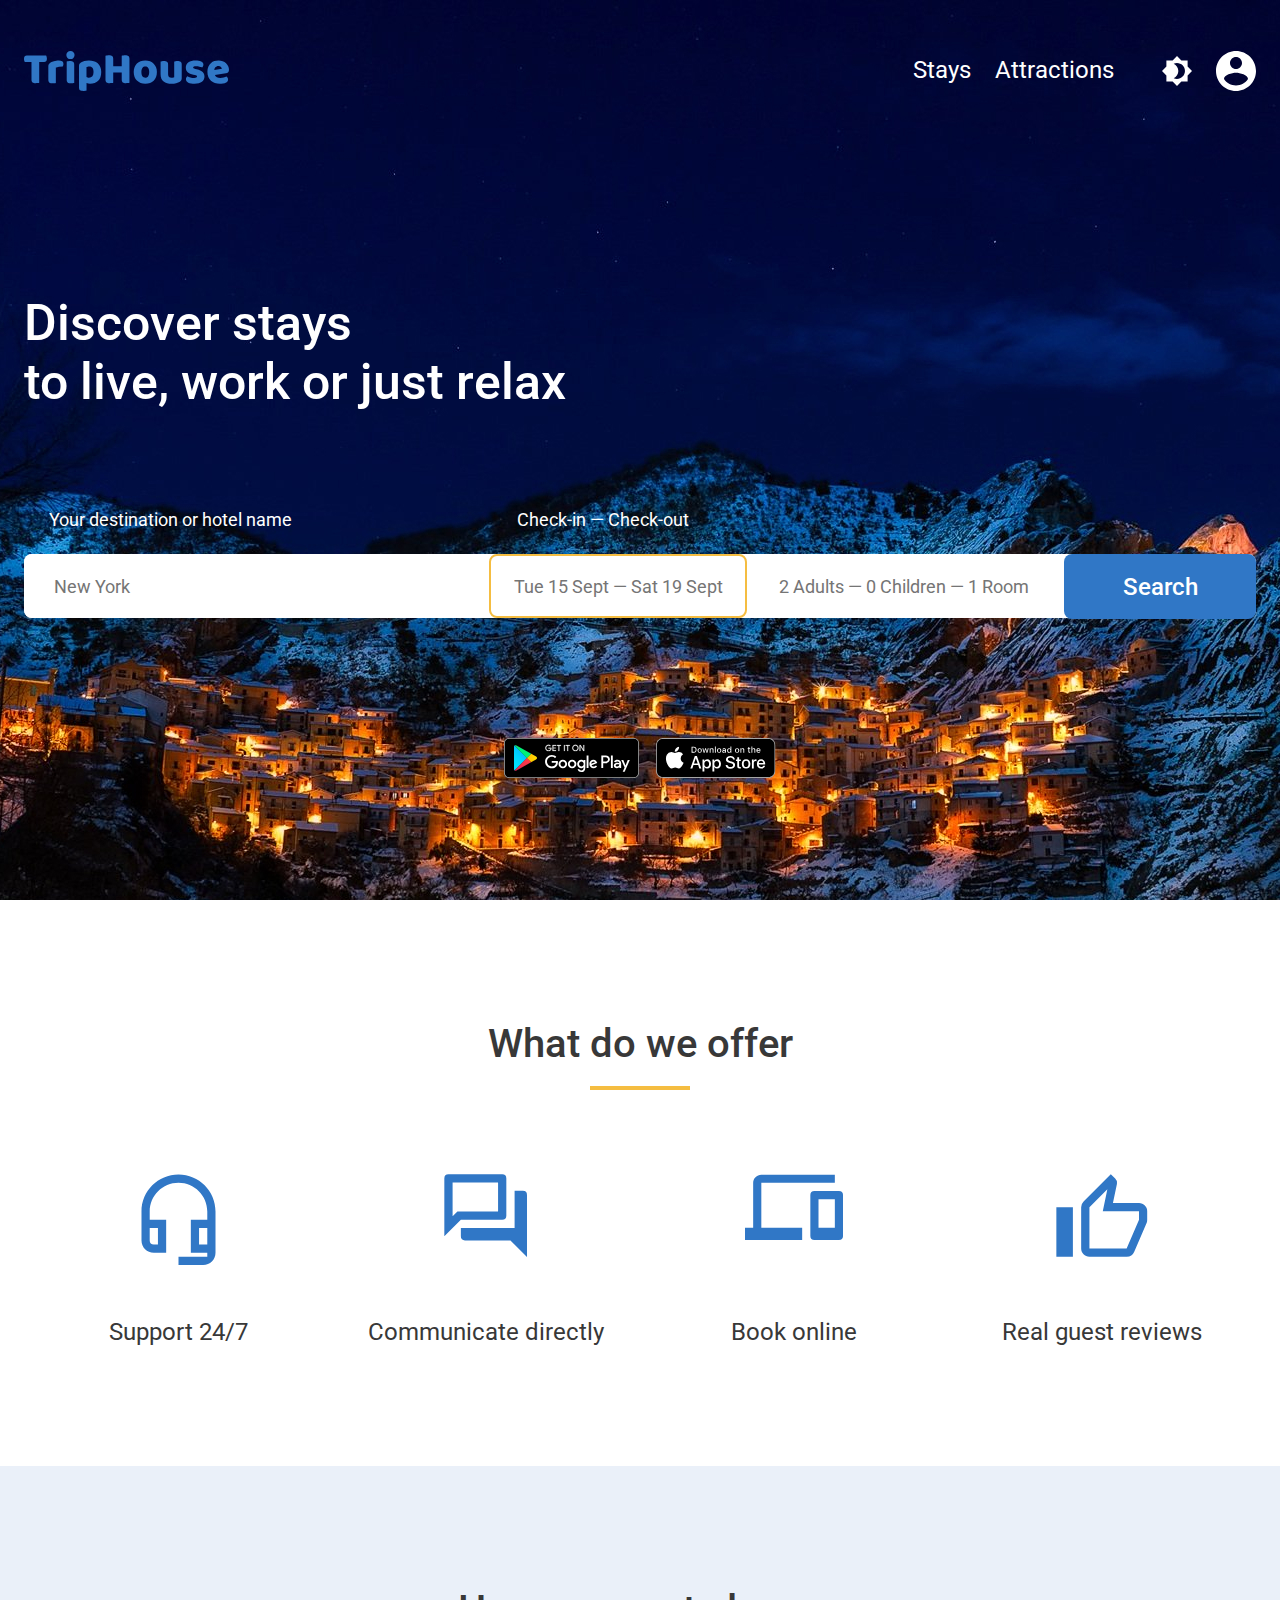
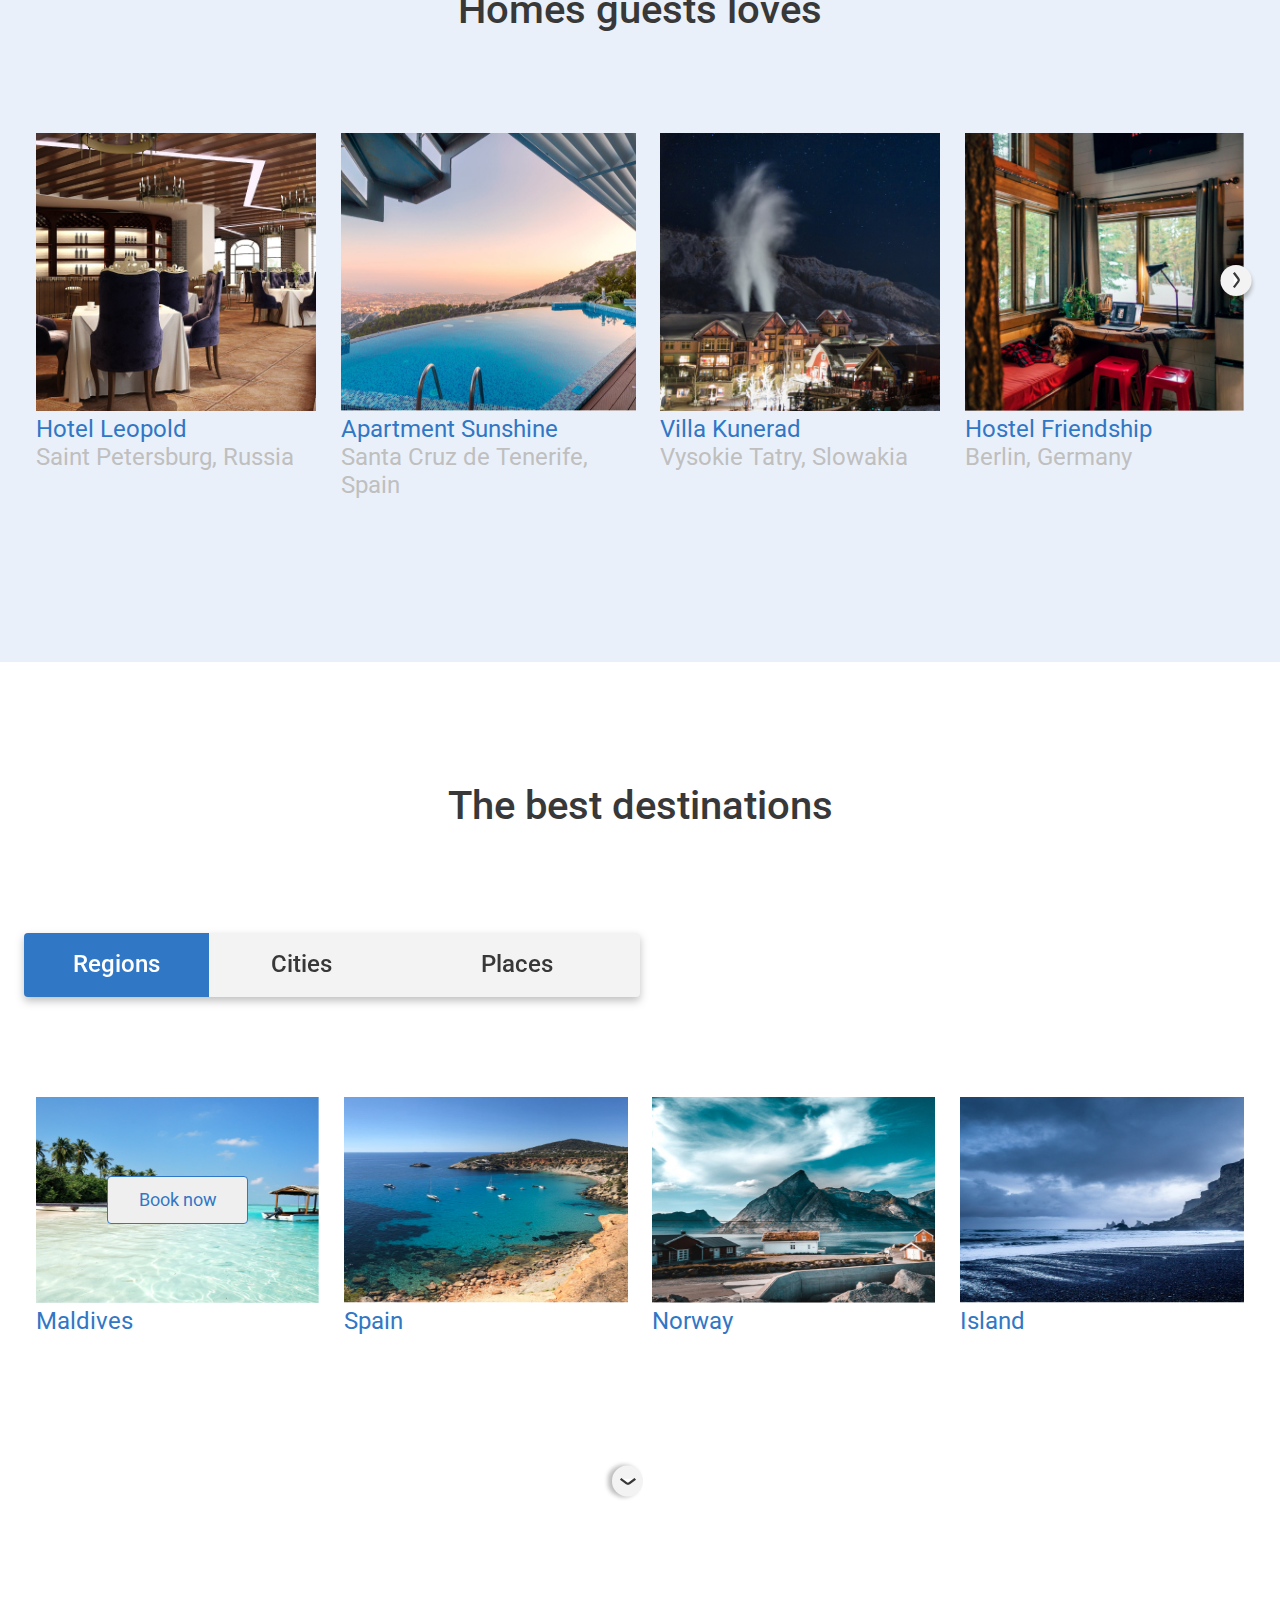
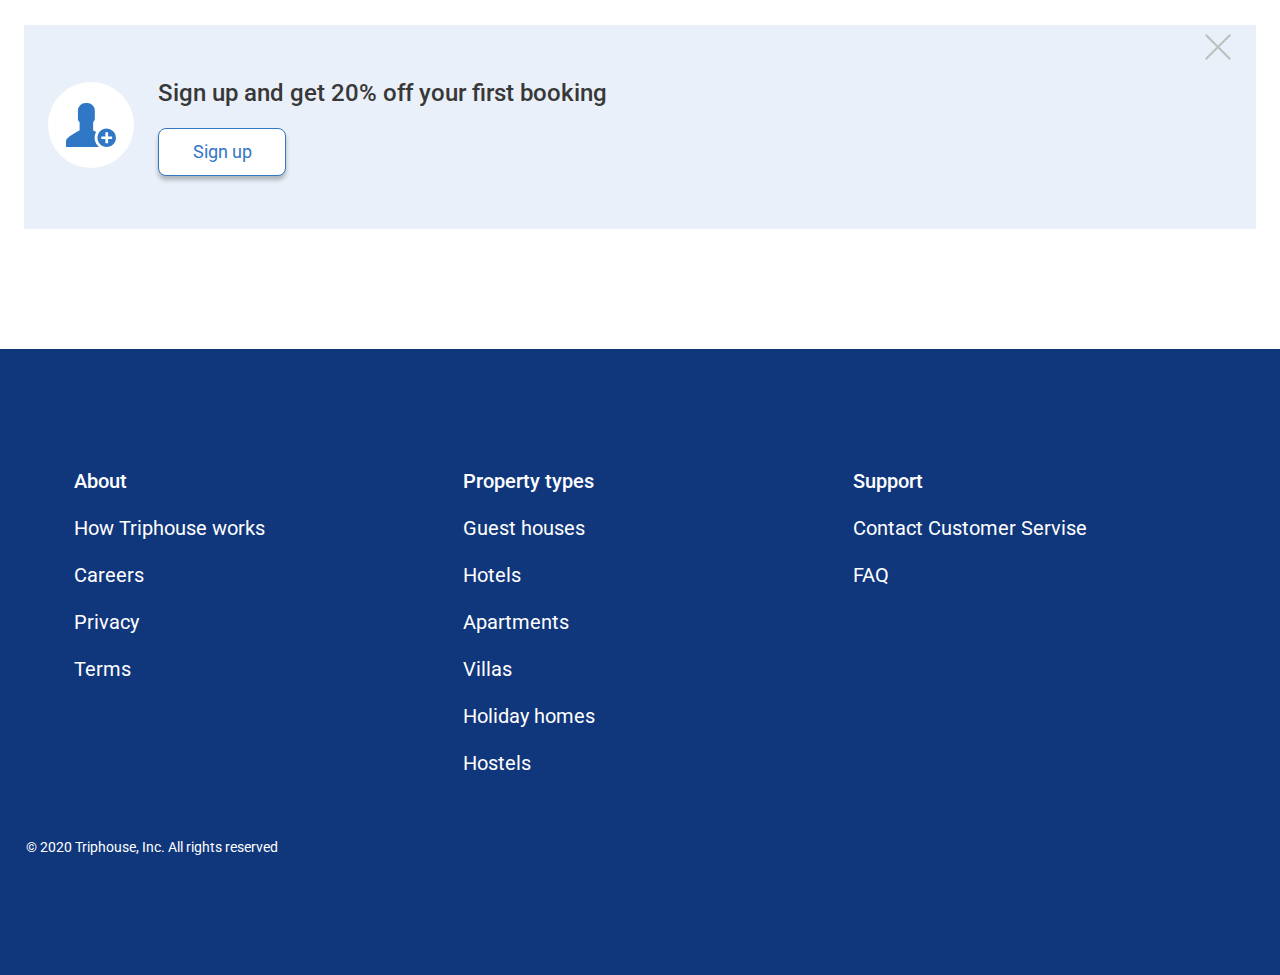
==== index.html @ b5bcf03d "create 'sign up section'" ====
<!DOCTYPE html>
<html lang="en">
  <head>
    <meta charset="UTF-8" />
    <meta http-equiv="X-UA-Compatible" content="IE=edge" />
    <meta name="viewport" content="width=device-width, initial-scale=1.0" />
    <link rel="stylesheet" href="style.css" />
    <link rel="icon" href="./img/favicon/favicon.ico" />
    <title>TripHouse</title>
  </head>
  <body>
    <svg class="svg-sprite" xmlns ="http://www.w3.org/2000/svg" >
      <symbol id="logo" viewBox="0 0 205 40">
      <path fill="#3077C6" d="M.84 11.024c-.206-.33-.397-.78-.574-1.35A6.033 6.033 0 0 1 0 7.874c0-1.17.25-2.01.752-2.52.532-.51 1.21-.765 2.036-.765h19.297c.207.33.398.78.575 1.35.177.57.266 1.17.266 1.8 0 1.17-.266 2.01-.797 2.52-.501.51-1.165.765-1.991.765h-4.913V31.81c-.325.09-.84.18-1.55.27-.678.09-1.356.135-2.035.135s-1.284-.06-1.815-.18c-.501-.09-.929-.27-1.283-.54-.354-.27-.62-.645-.797-1.125-.177-.48-.265-1.11-.265-1.89V11.024H.84ZM31.85 31.946c-.295.09-.768.18-1.417.27-.62.09-1.268.135-1.947.135-.65 0-1.24-.045-1.77-.135-.502-.09-.93-.27-1.284-.54a2.792 2.792 0 0 1-.84-1.08c-.178-.48-.266-1.095-.266-1.845V15.253c0-.69.118-1.275.354-1.755a4.35 4.35 0 0 1 1.106-1.35c.472-.39 1.048-.734 1.726-1.034a16.838 16.838 0 0 1 4.736-1.395c.856-.15 1.711-.225 2.567-.225 1.416 0 2.538.285 3.364.855.826.54 1.239 1.44 1.239 2.7 0 .42-.06.84-.177 1.26-.118.39-.266.75-.443 1.08a20.679 20.679 0 0 0-3.806.359c-.62.12-1.21.255-1.77.405a6.74 6.74 0 0 0-1.372.45v15.343ZM42.345 4.05c0-1.14.369-2.1 1.106-2.88.767-.78 1.77-1.17 3.01-1.17 1.24 0 2.228.39 2.965 1.17.767.78 1.151 1.74 1.151 2.88s-.384 2.1-1.15 2.88c-.738.779-1.727 1.169-2.966 1.169-1.24 0-2.242-.39-3.01-1.17-.737-.78-1.106-1.74-1.106-2.88Zm7.878 27.896c-.325.06-.812.135-1.46.225-.62.12-1.255.18-1.904.18s-1.239-.045-1.77-.135c-.502-.09-.93-.27-1.284-.54a2.79 2.79 0 0 1-.84-1.08c-.178-.48-.266-1.095-.266-1.845V10.44c.325-.06.797-.135 1.416-.225.65-.12 1.298-.18 1.948-.18.649 0 1.224.045 1.726.135.53.09.973.27 1.327.54.355.27.62.645.797 1.125.207.45.31 1.05.31 1.8v18.312ZM64.882 9.449c1.77 0 3.408.24 4.913.72 1.535.45 2.848 1.155 3.94 2.114 1.091.96 1.947 2.175 2.566 3.645.62 1.44.93 3.165.93 5.174 0 1.92-.266 3.6-.797 5.04s-1.283 2.654-2.257 3.644c-.974.96-2.154 1.68-3.54 2.16-1.358.48-2.878.72-4.56.72-1.268 0-2.448-.195-3.54-.585v7.47c-.295.089-.767.179-1.416.269-.65.12-1.314.18-1.992.18-.65 0-1.24-.045-1.77-.135-.502-.09-.93-.27-1.284-.54s-.62-.645-.797-1.125c-.177-.45-.265-1.05-.265-1.8V14.803c0-.81.162-1.47.487-1.98.354-.51.826-.975 1.416-1.394.915-.6 2.05-1.08 3.408-1.44 1.357-.36 2.877-.54 4.558-.54Zm.09 17.188c3.038 0 4.558-1.845 4.558-5.535 0-1.92-.384-3.344-1.151-4.274-.738-.93-1.815-1.395-3.23-1.395-.561 0-1.063.075-1.506.225a5.15 5.15 0 0 0-1.15.45v9.899c.354.18.737.33 1.15.45.413.12.856.18 1.328.18ZM105.466 31.811c-.325.09-.841.18-1.549.27-.679.09-1.357.135-2.036.135a8.28 8.28 0 0 1-1.815-.18 2.936 2.936 0 0 1-1.283-.54c-.354-.27-.62-.645-.797-1.125-.177-.48-.265-1.11-.265-1.89v-7.019h-8.498v10.349c-.325.09-.84.18-1.549.27-.679.09-1.357.135-2.036.135-.678 0-1.283-.06-1.815-.18-.501-.09-.929-.27-1.283-.54-.354-.27-.62-.645-.797-1.125-.177-.48-.265-1.11-.265-1.89V4.724c.324-.06.84-.135 1.549-.225.708-.12 1.387-.18 2.036-.18.678 0 1.269.06 1.77.18.531.09.974.27 1.328.54.354.27.62.645.796 1.125.178.48.266 1.11.266 1.89v7.2h8.498V4.723c.324-.06.84-.135 1.549-.225.708-.12 1.387-.18 2.036-.18.678 0 1.268.06 1.77.18.531.09.974.27 1.328.54.354.27.619.645.796 1.125.177.48.266 1.11.266 1.89v23.757ZM132.901 21.057c0 1.86-.28 3.525-.841 4.995-.561 1.44-1.357 2.654-2.39 3.644-1.003.99-2.213 1.74-3.629 2.25-1.417.51-2.995.765-4.736.765-1.741 0-3.319-.27-4.736-.81-1.416-.54-2.64-1.305-3.673-2.295-1.003-1.02-1.785-2.25-2.346-3.69-.56-1.44-.841-3.059-.841-4.859 0-1.77.281-3.374.841-4.814.561-1.44 1.343-2.655 2.346-3.645a10.468 10.468 0 0 1 3.673-2.34c1.417-.54 2.995-.81 4.736-.81 1.741 0 3.319.286 4.736.856 1.416.54 2.626 1.32 3.629 2.34 1.033.99 1.829 2.204 2.39 3.644.561 1.44.841 3.03.841 4.77Zm-15.491 0c0 1.83.34 3.24 1.018 4.23.708.96 1.682 1.44 2.921 1.44 1.24 0 2.184-.495 2.833-1.485.679-.99 1.018-2.385 1.018-4.185 0-1.8-.339-3.18-1.018-4.14-.679-.989-1.638-1.484-2.877-1.484-1.239 0-2.198.495-2.877 1.485-.678.96-1.018 2.34-1.018 4.14ZM136.572 10.439c.295-.09.752-.18 1.372-.27.649-.09 1.313-.135 1.991-.135.649 0 1.225.045 1.726.135.531.09.974.27 1.328.54.354.27.62.645.797 1.125.206.45.31 1.05.31 1.8v9.673c0 1.23.295 2.115.885 2.655.59.51 1.445.765 2.567.765.678 0 1.224-.06 1.637-.18.443-.12.782-.24 1.018-.36V10.439c.295-.09.753-.18 1.372-.27.649-.09 1.313-.135 1.992-.135.649 0 1.224.045 1.726.135.531.09.974.27 1.328.54.354.27.619.645.796 1.125.207.45.31 1.05.31 1.8v13.678c0 1.5-.619 2.624-1.859 3.374-1.032.66-2.272 1.155-3.717 1.485-1.417.36-2.966.54-4.648.54-1.593 0-3.068-.18-4.425-.54-1.328-.36-2.479-.915-3.453-1.665-.973-.75-1.726-1.71-2.257-2.88-.531-1.2-.796-2.64-.796-4.319V10.44ZM180.478 25.467c0 2.28-.841 4.064-2.523 5.354-1.682 1.29-4.161 1.935-7.436 1.935-1.239 0-2.39-.09-3.452-.27-1.062-.18-1.977-.45-2.744-.81-.737-.39-1.328-.87-1.77-1.44-.413-.57-.62-1.245-.62-2.024 0-.72.148-1.32.443-1.8.295-.51.649-.93 1.062-1.26.856.48 1.829.915 2.921 1.305 1.121.36 2.405.54 3.851.54.914 0 1.608-.135 2.08-.405.501-.27.752-.63.752-1.08 0-.42-.177-.75-.531-.99-.354-.24-.944-.435-1.77-.585l-1.328-.27c-2.567-.51-4.485-1.305-5.754-2.385-1.239-1.11-1.859-2.684-1.859-4.724 0-1.11.236-2.115.709-3.015a6.286 6.286 0 0 1 1.991-2.25c.856-.6 1.874-1.064 3.054-1.394 1.21-.33 2.538-.495 3.983-.495 1.092 0 2.11.09 3.054.27.974.15 1.815.39 2.523.72.708.33 1.269.765 1.682 1.304.413.51.619 1.125.619 1.845 0 .69-.132 1.29-.398 1.8-.236.48-.546.885-.929 1.215-.236-.15-.591-.3-1.063-.45-.472-.18-.988-.33-1.549-.45-.56-.15-1.136-.27-1.726-.36a9.82 9.82 0 0 0-1.549-.135c-.974 0-1.726.12-2.257.36-.531.21-.797.555-.797 1.035 0 .33.148.6.443.81.295.21.856.405 1.682.585l1.372.315c2.832.66 4.839 1.575 6.019 2.744 1.21 1.14 1.815 2.625 1.815 4.455ZM195.706 32.71c-1.741 0-3.364-.24-4.869-.719a11.498 11.498 0 0 1-3.895-2.25c-1.091-.99-1.962-2.234-2.611-3.734-.619-1.5-.929-3.255-.929-5.265 0-1.98.31-3.674.929-5.084.649-1.44 1.49-2.61 2.523-3.51a9.525 9.525 0 0 1 3.541-2.024 12.601 12.601 0 0 1 4.071-.675c1.564 0 2.981.24 4.249.72 1.299.48 2.405 1.14 3.32 1.98a8.426 8.426 0 0 1 2.168 3.014c.531 1.17.797 2.445.797 3.825 0 1.02-.28 1.8-.841 2.34-.561.54-1.342.884-2.346 1.034l-10.932 1.665c.325.99.989 1.74 1.992 2.25 1.003.48 2.154.72 3.452.72 1.21 0 2.346-.15 3.408-.45 1.092-.33 1.977-.705 2.656-1.125.472.3.87.72 1.195 1.26.324.54.487 1.11.487 1.71 0 1.35-.62 2.354-1.859 3.014-.944.51-2.007.855-3.187 1.035-1.18.18-2.287.27-3.319.27Zm-1.24-17.682c-.708 0-1.327.12-1.858.36-.502.24-.915.555-1.24.945-.324.36-.575.78-.752 1.26-.148.45-.236.915-.266 1.395l7.569-1.26c-.089-.6-.413-1.2-.974-1.8-.561-.6-1.387-.9-2.479-.9Z"/>
      </symbol>
      
      <symbol id="night" viewBox="0 0 30 30">
      <path fill="#fff" d="M25.61 10.61V4.39h-6.22L15 0l-4.39 4.39H4.39v6.22L0 15l4.39 4.39v6.22h6.22L15 30l4.39-4.39h6.22v-6.22L30 15l-4.39-4.39ZM15 22.958a7.924 7.924 0 0 1-3.316-.73c2.732-1.26 4.642-4.018 4.642-7.228s-1.91-5.968-4.642-7.228A7.924 7.924 0 0 1 15 7.042c4.39 0 7.958 3.568 7.958 7.958 0 4.39-3.568 7.958-7.958 7.958Z"/>
      </symbol>
      
      <symbol id="account-circle" viewBox="0 0 40 40" >
      <path fill="#fff" d="M20 0C8.96 0 0 8.96 0 20s8.96 20 20 20 20-8.96 20-20S31.04 0 20 0Zm0 6c3.32 0 6 2.68 6 6s-2.68 6-6 6-6-2.68-6-6 2.68-6 6-6Zm0 28.4c-5 0-9.42-2.56-12-6.44.06-3.98 8-6.16 12-6.16 3.98 0 11.94 2.18 12 6.16-2.58 3.88-7 6.44-12 6.44Z"/>
      </symbol>
      
      <symbol id="app-store" viewBox="0 0 120 40">
      <path fill="#A6A6A6" d="M110.135 0H9.535c-.367 0-.73 0-1.095.002-.306.002-.61.008-.919.013C6.85.023 6.18.082 5.517.192a6.665 6.665 0 0 0-1.9.627A6.438 6.438 0 0 0 .193 5.522a12.993 12.993 0 0 0-.179 2.002c-.01.306-.01.614-.015.92V31.56c.005.31.006.61.015.921.008.671.068 1.34.18 2.002.11.663.32 1.306.624 1.905.303.598.701 1.143 1.179 1.614.473.477 1.019.875 1.618 1.179a6.7 6.7 0 0 0 1.901.63c.663.11 1.333.168 2.004.177.31.007.613.011.919.011.366.002.728.002 1.095.002h100.6c.359 0 .724 0 1.084-.002.304 0 .617-.004.922-.01.67-.01 1.338-.068 2-.178a6.805 6.805 0 0 0 1.908-.63A6.293 6.293 0 0 0 117.666 38a6.405 6.405 0 0 0 1.182-1.614c.302-.6.51-1.242.619-1.905.111-.661.173-1.33.185-2.002.004-.31.004-.61.004-.921.008-.364.008-.725.008-1.094V9.536c0-.366 0-.73-.008-1.092 0-.306 0-.614-.004-.92a13.57 13.57 0 0 0-.185-2.002 6.648 6.648 0 0 0-.619-1.904 6.469 6.469 0 0 0-2.799-2.8 6.77 6.77 0 0 0-1.908-.627c-.661-.11-1.33-.169-2-.176-.305-.005-.618-.011-.922-.013-.36-.002-.725-.002-1.084-.002Z"/><path fill="#000" d="M8.445 39.125c-.305 0-.602-.004-.904-.01a12.669 12.669 0 0 1-1.87-.164 5.88 5.88 0 0 1-1.656-.548 5.403 5.403 0 0 1-1.397-1.016 5.32 5.32 0 0 1-1.02-1.397 5.722 5.722 0 0 1-.544-1.657 12.41 12.41 0 0 1-.166-1.875c-.007-.21-.015-.913-.015-.913v-23.1s.009-.692.015-.895a12.37 12.37 0 0 1 .165-1.872 5.755 5.755 0 0 1 .544-1.662c.26-.518.603-.99 1.015-1.398A5.565 5.565 0 0 1 5.667 1.05C6.287.95 6.915.895 7.543.887l.902-.012h102.769l.913.013a12.37 12.37 0 0 1 1.858.162 5.933 5.933 0 0 1 1.671.548 5.589 5.589 0 0 1 2.415 2.42 5.74 5.74 0 0 1 .535 1.65c.104.623.162 1.254.174 1.886.003.284.003.588.003.89.008.375.008.732.008 1.092v20.929c0 .363 0 .718-.008 1.075 0 .325 0 .623-.004.93-.011.62-.069 1.24-.171 1.853a5.715 5.715 0 0 1-.54 1.67c-.263.513-.606.98-1.015 1.386-.409.414-.881.759-1.4 1.022a5.852 5.852 0 0 1-1.668.55c-.618.101-1.243.156-1.869.163-.293.007-.599.011-.897.011l-1.084.002-101.69-.002Z"/><path fill="#fff" d="M24.769 20.3a4.948 4.948 0 0 1 2.356-4.151 5.065 5.065 0 0 0-3.99-2.158c-1.68-.176-3.308 1.005-4.164 1.005-.872 0-2.19-.988-3.608-.958a5.315 5.315 0 0 0-4.473 2.727c-1.934 3.349-.492 8.27 1.361 10.977.927 1.325 2.01 2.805 3.428 2.753 1.387-.058 1.905-.885 3.58-.885 1.658 0 2.144.885 3.59.852 1.489-.025 2.426-1.332 3.32-2.67a10.96 10.96 0 0 0 1.52-3.092 4.782 4.782 0 0 1-2.92-4.4ZM22.037 12.211a4.872 4.872 0 0 0 1.115-3.49 4.957 4.957 0 0 0-3.208 1.66 4.634 4.634 0 0 0-1.143 3.36 4.099 4.099 0 0 0 3.236-1.53ZM42.302 27.14H37.57l-1.137 3.356h-2.005l4.484-12.418h2.083l4.483 12.418h-2.039l-1.136-3.356Zm-4.243-1.55h3.752l-1.85-5.446h-.051l-1.85 5.447ZM55.16 25.97c0 2.813-1.506 4.62-3.779 4.62a3.07 3.07 0 0 1-2.848-1.583h-.043v4.484H46.63V21.442h1.8v1.506h.033a3.212 3.212 0 0 1 2.883-1.6c2.298 0 3.813 1.816 3.813 4.622Zm-1.91 0c0-1.833-.948-3.038-2.393-3.038-1.42 0-2.375 1.23-2.375 3.038 0 1.824.955 3.046 2.375 3.046 1.445 0 2.392-1.197 2.392-3.046ZM65.124 25.97c0 2.813-1.505 4.62-3.778 4.62a3.07 3.07 0 0 1-2.848-1.583h-.043v4.484h-1.859V21.442h1.799v1.506h.034a3.212 3.212 0 0 1 2.883-1.6c2.298 0 3.813 1.816 3.813 4.622Zm-1.91 0c0-1.833-.947-3.038-2.392-3.038-1.42 0-2.375 1.23-2.375 3.038 0 1.824.955 3.046 2.375 3.046 1.445 0 2.392-1.197 2.392-3.046ZM71.71 27.036c.138 1.232 1.334 2.04 2.97 2.04 1.566 0 2.693-.808 2.693-1.919 0-.964-.68-1.54-2.29-1.936l-1.609-.388c-2.28-.55-3.339-1.617-3.339-3.348 0-2.142 1.867-3.614 4.519-3.614 2.624 0 4.423 1.472 4.483 3.614h-1.876c-.112-1.239-1.136-1.987-2.634-1.987-1.497 0-2.521.757-2.521 1.858 0 .878.654 1.395 2.255 1.79l1.368.336c2.548.603 3.606 1.626 3.606 3.443 0 2.323-1.85 3.778-4.793 3.778-2.754 0-4.614-1.42-4.734-3.667h1.902ZM83.346 19.3v2.142h1.722v1.472h-1.722v4.991c0 .776.345 1.137 1.102 1.137.204-.004.408-.018.611-.043v1.463c-.34.064-.686.092-1.032.086-1.833 0-2.548-.689-2.548-2.444v-5.19h-1.316v-1.472h1.316V19.3h1.867ZM86.065 25.97c0-2.849 1.678-4.639 4.294-4.639 2.625 0 4.295 1.79 4.295 4.639 0 2.856-1.661 4.639-4.295 4.639-2.633 0-4.294-1.783-4.294-4.64Zm6.695 0c0-1.954-.895-3.108-2.401-3.108-1.506 0-2.4 1.163-2.4 3.108 0 1.962.894 3.106 2.4 3.106 1.506 0 2.401-1.144 2.401-3.106ZM96.186 21.442h1.772v1.541h.043a2.16 2.16 0 0 1 2.178-1.635c.214-.001.428.022.637.07v1.737a2.594 2.594 0 0 0-.835-.112 1.872 1.872 0 0 0-1.937 2.083v5.37h-1.858v-9.053ZM109.384 27.837c-.25 1.643-1.85 2.771-3.898 2.771-2.634 0-4.269-1.764-4.269-4.595 0-2.84 1.644-4.682 4.191-4.682 2.505 0 4.08 1.72 4.08 4.466v.637h-6.395v.112a2.353 2.353 0 0 0 .639 1.832 2.363 2.363 0 0 0 1.797.732 2.046 2.046 0 0 0 2.091-1.273h1.764Zm-6.282-2.702h4.526a2.166 2.166 0 0 0-.608-1.634 2.168 2.168 0 0 0-1.612-.664 2.293 2.293 0 0 0-2.306 2.298ZM37.826 8.731a2.64 2.64 0 0 1 2.808 2.965c0 1.906-1.03 3.002-2.808 3.002h-2.155V8.73h2.155Zm-1.228 5.123h1.125a1.876 1.876 0 0 0 1.968-2.146 1.882 1.882 0 0 0-1.968-2.134h-1.125v4.28ZM41.68 12.444a2.133 2.133 0 1 1 4.248 0 2.134 2.134 0 1 1-4.247 0Zm3.334 0c0-.976-.439-1.546-1.208-1.546-.773 0-1.207.57-1.207 1.546 0 .984.434 1.55 1.207 1.55.77 0 1.208-.57 1.208-1.55ZM51.573 14.698h-.922l-.93-3.316h-.07l-.927 3.316h-.913l-1.242-4.503h.902l.806 3.436h.067l.925-3.436h.853l.926 3.436h.07l.803-3.436h.889l-1.237 4.503ZM53.853 10.195h.856v.715h.066a1.349 1.349 0 0 1 1.344-.802 1.466 1.466 0 0 1 1.559 1.675v2.915h-.889v-2.692c0-.724-.314-1.084-.972-1.084a1.034 1.034 0 0 0-1.075 1.142v2.634h-.889v-4.503ZM59.094 8.437h.888v6.26h-.888v-6.26ZM61.218 12.444a2.134 2.134 0 1 1 4.247 0 2.133 2.133 0 1 1-4.247 0Zm3.333 0c0-.976-.439-1.546-1.208-1.546-.773 0-1.207.57-1.207 1.546 0 .984.434 1.55 1.207 1.55.77 0 1.208-.57 1.208-1.55ZM66.4 13.424c0-.81.604-1.277 1.676-1.344l1.22-.07v-.389c0-.476-.315-.744-.922-.744-.497 0-.84.182-.939.5h-.86c.09-.773.818-1.27 1.84-1.27 1.128 0 1.765.563 1.765 1.514v3.077h-.855v-.633h-.07a1.515 1.515 0 0 1-1.353.707 1.361 1.361 0 0 1-1.501-1.348Zm2.895-.384v-.377l-1.1.07c-.62.042-.9.253-.9.65 0 .405.351.641.834.641a1.064 1.064 0 0 0 1.166-.984ZM71.348 12.444c0-1.422.732-2.324 1.87-2.324a1.483 1.483 0 0 1 1.38.79h.067V8.437h.888v6.26h-.851v-.71h-.07a1.563 1.563 0 0 1-1.415.785c-1.145 0-1.869-.901-1.869-2.328Zm.918 0c0 .956.45 1.53 1.203 1.53.75 0 1.212-.583 1.212-1.526 0-.938-.468-1.53-1.212-1.53-.748 0-1.203.58-1.203 1.527ZM79.23 12.444a2.134 2.134 0 1 1 4.247 0 2.134 2.134 0 1 1-4.247 0Zm3.333 0c0-.976-.439-1.546-1.208-1.546-.772 0-1.207.57-1.207 1.546 0 .984.435 1.55 1.207 1.55.77 0 1.208-.57 1.208-1.55ZM84.67 10.195h.855v.715h.066a1.348 1.348 0 0 1 1.344-.802 1.466 1.466 0 0 1 1.559 1.675v2.915h-.889v-2.692c0-.724-.314-1.084-.972-1.084a1.034 1.034 0 0 0-1.075 1.142v2.634h-.889v-4.503ZM93.515 9.074v1.142h.976v.748h-.976v2.315c0 .472.195.679.637.679.113 0 .226-.008.339-.02v.74c-.16.028-.322.043-.484.045-.988 0-1.382-.348-1.382-1.216v-2.543h-.714v-.749h.715V9.074h.89ZM95.705 8.437h.88v2.482h.07a1.386 1.386 0 0 1 1.374-.807 1.485 1.485 0 0 1 1.55 1.679v2.907h-.889V12.01c0-.72-.335-1.084-.963-1.084a1.053 1.053 0 0 0-1.134 1.142v2.63h-.888v-6.26ZM104.761 13.482a1.823 1.823 0 0 1-1.951 1.303 2.047 2.047 0 0 1-2.08-2.324 2.083 2.083 0 0 1 1.212-2.172 2.08 2.08 0 0 1 .864-.181c1.253 0 2.009.856 2.009 2.27v.31h-3.18v.05a1.191 1.191 0 0 0 1.199 1.29 1.08 1.08 0 0 0 1.072-.546h.855Zm-3.126-1.451h2.275a1.09 1.09 0 0 0-1.109-1.167 1.151 1.151 0 0 0-1.166 1.167Z"/>
      </symbol>
      
      <symbol id="support-icon" viewBox="0 0 76 92">
      <path fill="#3077C6" d="M67.167 54.333V71h-8.334V54.333h8.334Zm-50 0V71H13a4.179 4.179 0 0 1-4.167-4.167v-12.5h8.334ZM38 .167C17.292.167.5 16.958.5 37.667v29.166c0 6.917 5.583 12.5 12.5 12.5h12.5V46H8.833v-8.333C8.833 21.542 21.875 8.5 38 8.5s29.167 13.042 29.167 29.167V46H50.5v33.333h16.667V83.5H38v8.333h25c6.917 0 12.5-5.583 12.5-12.5V37.667c0-20.709-16.792-37.5-37.5-37.5Z"/>
      </symbol>
      
      <symbol id="communicate-icon" viewBox="0 0 84 84">
      <path fill="#3077C6" d="M54.5 8.667v29.166H13.542l-4.875 4.875V8.667H54.5ZM58.667.333H4.5A4.179 4.179 0 0 0 .333 4.5v58.333L17 46.167h41.667A4.179 4.179 0 0 0 62.833 42V4.5A4.179 4.179 0 0 0 58.667.333ZM79.5 17h-8.333v37.5H17v8.333A4.179 4.179 0 0 0 21.167 67H67l16.667 16.667v-62.5A4.179 4.179 0 0 0 79.5 17Z"/>
      </symbol>
      
      <symbol id="book-icon" viewBox="0 0 100 68">
      <path fill="#3077C6" d="M16.667 9h75V.667h-75C12.083.667 8.333 4.417 8.333 9v45.833H0v12.5h58.333v-12.5H16.667V9Zm79.166 8.333h-25a4.179 4.179 0 0 0-4.166 4.167v41.667a4.179 4.179 0 0 0 4.166 4.166h25A4.179 4.179 0 0 0 100 63.167V21.5a4.179 4.179 0 0 0-4.167-4.167Zm-4.166 37.5H75V25.667h16.667v29.166Z"/>
      </symbol>
      
      <symbol id="reviews-icon" viewBox="0 0 92 84">
      <path fill="#3077C6" d="M83.5 29.333H57.208l3.959-19.041.125-1.334a6.272 6.272 0 0 0-1.834-4.416L55.042.167 27.625 27.625a8.147 8.147 0 0 0-2.458 5.875v41.667c0 4.583 3.75 8.333 8.333 8.333H71a8.277 8.277 0 0 0 7.667-5.083L91.25 49.042A8.232 8.232 0 0 0 91.833 46v-8.333c0-4.584-3.75-8.334-8.333-8.334ZM83.5 46 71 75.167H33.5V33.5l18.083-18.083-4.625 22.25H83.5V46ZM.167 33.5h16.666v50H.167v-50Z"/>
      </symbol>
      
      <symbol id="google_market" viewBox="0 0 135 40">
      <path d="M130 40H5c-2.75 0-5-2.25-5-5V5c0-2.75 2.25-5 5-5h125c2.75 0 5 2.25 5 5v30c0 2.75-2.25 5-5 5z" />
      <path d="M130 .8a4.2 4.2 0 014.2 4.2v30a4.2 4.2 0 01-4.2 4.2H5A4.2 4.2 0 01.8 35V5A4.2 4.2 0 015 .8h125zm0-.8H5C2.25 0 0 2.25 0 5v30c0 2.75 2.25 5 5 5h125c2.75 0 5-2.25 5-5V5c0-2.75-2.25-5-5-5z" fill="#A6A6A6"/>
      <path d="M47.42 10.24c0 .84-.25 1.51-.75 2-.56.59-1.3.89-2.2.89-.87 0-1.6-.3-2.21-.9-.61-.6-.91-1.35-.91-2.23 0-.89.3-1.63.91-2.23.61-.6 1.34-.9 2.21-.9.43 0 .84.08 1.23.25.39.17.7.39.94.67l-.53.53c-.4-.47-.94-.71-1.64-.71-.63 0-1.18.22-1.64.67-.46.44-.69 1.02-.69 1.73s.23 1.29.69 1.73c.46.44 1.01.67 1.64.67.67 0 1.23-.22 1.68-.67.29-.29.46-.7.5-1.22h-2.18V9.8h2.91c.02.15.04.3.04.44zM52.03 7.74H49.3v1.9h2.46v.72H49.3v1.9h2.73V13h-3.5V7h3.5v.74zM55.28 13h-.77V7.74h-1.68V7h4.12v.74h-1.68V13h.01zM59.94 13V7h.77v6h-.77zM64.13 13h-.77V7.74h-1.68V7h4.12v.74h-1.68V13h.01zM73.61 12.22c-.59.61-1.32.91-2.2.91-.88 0-1.61-.3-2.2-.91-.59-.61-.88-1.35-.88-2.22 0-.87.29-1.62.88-2.22.59-.61 1.32-.91 2.2-.91.87 0 1.6.3 2.2.91.59.61.89 1.35.89 2.22-.01.88-.3 1.62-.89 2.22zm-3.83-.5c.44.45.99.67 1.63.67.64 0 1.19-.22 1.63-.67.44-.45.67-1.02.67-1.72s-.22-1.27-.67-1.72c-.44-.45-.99-.67-1.63-.67-.64 0-1.19.22-1.63.67-.44.45-.67 1.02-.67 1.72s.23 1.27.67 1.72zM75.58 13V7h.94l2.92 4.67h.03l-.03-1.16V7h.77v6h-.8l-3.05-4.89h-.03l.03 1.16V13h-.78z" fill="#fff" stroke="#fff" stroke-width=".2" stroke-miterlimit="10"/><path d="M68.14 21.75c-2.35 0-4.27 1.79-4.27 4.25 0 2.45 1.92 4.25 4.27 4.25 2.35 0 4.27-1.8 4.27-4.25 0-2.46-1.92-4.25-4.27-4.25zm0 6.83c-1.29 0-2.4-1.06-2.4-2.58 0-1.53 1.11-2.58 2.4-2.58 1.29 0 2.4 1.05 2.4 2.58 0 1.52-1.12 2.58-2.4 2.58zm-9.32-6.83c-2.35 0-4.27 1.79-4.27 4.25 0 2.45 1.92 4.25 4.27 4.25 2.35 0 4.27-1.8 4.27-4.25 0-2.46-1.92-4.25-4.27-4.25zm0 6.83c-1.29 0-2.4-1.06-2.4-2.58 0-1.53 1.11-2.58 2.4-2.58 1.29 0 2.4 1.05 2.4 2.58 0 1.52-1.11 2.58-2.4 2.58zm-11.08-5.52v1.8h4.32c-.13 1.01-.47 1.76-.98 2.27-.63.63-1.61 1.32-3.33 1.32-2.66 0-4.74-2.14-4.74-4.8 0-2.66 2.08-4.8 4.74-4.8 1.43 0 2.48.56 3.25 1.29l1.27-1.27c-1.08-1.03-2.51-1.82-4.53-1.82-3.64 0-6.7 2.96-6.7 6.61 0 3.64 3.06 6.61 6.7 6.61 1.97 0 3.45-.64 4.61-1.85 1.19-1.19 1.56-2.87 1.56-4.22 0-.42-.03-.81-.1-1.13h-6.07v-.01zm45.31 1.4c-.35-.95-1.43-2.71-3.64-2.71-2.19 0-4.01 1.72-4.01 4.25 0 2.38 1.8 4.25 4.22 4.25 1.95 0 3.08-1.19 3.54-1.88l-1.45-.97c-.48.71-1.14 1.18-2.09 1.18s-1.63-.44-2.06-1.29l5.69-2.35-.2-.48zm-5.8 1.42c-.05-1.64 1.27-2.48 2.22-2.48.74 0 1.37.37 1.58.9l-3.8 1.58zM82.63 30h1.87V17.5h-1.87V30zm-3.06-7.3h-.07c-.42-.5-1.22-.95-2.24-.95-2.13 0-4.08 1.87-4.08 4.27 0 2.38 1.95 4.24 4.08 4.24 1.01 0 1.82-.45 2.24-.97h.06v.61c0 1.63-.87 2.5-2.27 2.5-1.14 0-1.85-.82-2.14-1.51l-1.63.68c.47 1.13 1.71 2.51 3.77 2.51 2.19 0 4.04-1.29 4.04-4.43v-7.64h-1.77v.69h.01zm-2.15 5.88c-1.29 0-2.37-1.08-2.37-2.56 0-1.5 1.08-2.59 2.37-2.59 1.27 0 2.27 1.1 2.27 2.59.01 1.48-.99 2.56-2.27 2.56zm24.39-11.08h-4.47V30h1.87v-4.74h2.61c2.07 0 4.1-1.5 4.1-3.88s-2.05-3.88-4.11-3.88zm.04 6.02H99.2v-4.29h2.65c1.4 0 2.19 1.16 2.19 2.14 0 .98-.79 2.15-2.19 2.15zm11.54-1.79c-1.35 0-2.75.6-3.33 1.91l1.66.69c.35-.69 1.01-.92 1.7-.92.96 0 1.95.58 1.96 1.61v.13c-.34-.19-1.06-.48-1.95-.48-1.79 0-3.6.98-3.6 2.81 0 1.67 1.46 2.75 3.1 2.75 1.25 0 1.95-.56 2.38-1.22h.06v.97h1.8v-4.79c.01-2.22-1.65-3.46-3.78-3.46zm-.23 6.85c-.61 0-1.46-.31-1.46-1.06 0-.96 1.06-1.33 1.98-1.33.82 0 1.21.18 1.7.42a2.257 2.257 0 01-2.22 1.97zM123.74 22l-2.14 5.42h-.06L119.32 22h-2.01l3.33 7.58-1.9 4.21h1.95L125.82 22h-2.08zm-16.8 8h1.87V17.5h-1.87V30z" fill="#fff"/><path d="M10.44 7.54c-.29.31-.46.79-.46 1.4v22.12c0 .62.17 1.1.46 1.4l.07.07L22.9 20.15v-.3L10.51 7.47l-.07.07z" fill="url(#paint0_linear)"/><path d="M27.03 24.28l-4.13-4.13v-.3l4.13-4.13.09.05 4.89 2.78c1.4.79 1.4 2.09 0 2.89l-4.89 2.78-.09.06z" fill="url(#paint1_linear)"/><path d="M27.12 24.22L22.9 20 10.44 32.46c.46.49 1.22.55 2.08.06l14.6-8.3z" fill="url(#paint2_linear)"/><path d="M27.12 15.78l-14.61-8.3c-.86-.49-1.62-.43-2.08.06L22.9 20l4.22-4.22z"
      fill="url(#paint3_linear)"/>
      <path opacity=".2" d="M27.03 24.13l-14.52 8.25c-.81.46-1.54.43-2 .01l-.07.07.07.07c.47.42 1.19.45 2-.01l14.61-8.3-.09-.09z" fill="#000"/>
      <path opacity=".12" d="M10.44 32.32c-.29-.31-.46-.79-.46-1.4v.15c0 .62.17 1.1.46 1.4l.07-.07-.07-.08zM32.01 21.3l-4.99 2.83.09.09L32 21.44c.7-.4 1.05-.92 1.05-1.44-.05.47-.4.94-1.04 1.3z" fill="#000"/>
      <path opacity=".25" d="M12.51 7.62l19.5 11.08c.63.36.99.82 1.05 1.3 0-.52-.35-1.05-1.05-1.44L12.51 7.48c-1.4-.79-2.54-.13-2.54 1.47v.15c0-1.61 1.15-2.27 2.54-1.48z" fill="#fff"/>
      <defs>
        <linearGradient id="paint0_linear" x1="21.8" y1="8.71" x2="5.017" y2="25.492" gradientUnits="userSpaceOnUse">
          <stop stop-color="#00A0FF"/>
          <stop offset=".007" stop-color="#00A1FF"/>
          <stop offset=".26" stop-color="#00BEFF"/>
          <stop offset=".512" stop-color="#00D2FF"/>
          <stop offset=".76" stop-color="#00DFFF"/>
          <stop offset="1" stop-color="#00E3FF"/>
        </linearGradient>
        <linearGradient id="paint1_linear" x1="33.834" y1="20.001" x2="9.638" y2="20.001" gradientUnits="userSpaceOnUse">
          <stop stop-color="#FFE000"/>
          <stop offset=".409" stop-color="#FFBD00"/>
          <stop offset=".775" stop-color="orange"/>
          <stop offset="1" stop-color="#FF9C00"/>
        </linearGradient>
        <linearGradient id="paint2_linear" x1="24.827" y1="22.296" x2="2.069" y2="45.054" gradientUnits="userSpaceOnUse">
          <stop stop-color="#FF3A44"/>
          <stop offset="1" stop-color="#C31162"/>
        </linearGradient><linearGradient id="paint3_linear" x1="7.297" y1=".176" x2="17.46" y2="10.339" gradientUnits="userSpaceOnUse">
          <stop stop-color="#32A071"/>
          <stop offset=".069" stop-color="#2DA771"/>
          <stop offset=".476" stop-color="#15CF74"/>
          <stop offset=".801" stop-color="#06E775"/>
          <stop offset="1" stop-color="#00F076"/>
        </linearGradient>
      </defs>
     </symbol>

     <symbol id="logo-footer" viewBox="0 0 98 19">
      <path fill="#fff" d="M.402 5.236a2.781 2.781 0 0 1-.275-.641A2.849 2.849 0 0 1 0 3.74c0-.556.12-.954.36-1.197.254-.242.578-.363.973-.363h9.225c.098.157.19.37.275.641.084.27.127.556.127.855 0 .556-.127.955-.381 1.197-.24.242-.557.363-.952.363H7.278v9.874a5.825 5.825 0 0 1-.74.129 7.45 7.45 0 0 1-.974.064 3.98 3.98 0 0 1-.867-.086 1.407 1.407 0 0 1-.614-.256 1.154 1.154 0 0 1-.38-.535c-.085-.228-.127-.527-.127-.897V5.236H.402ZM15.226 15.174a4.883 4.883 0 0 1-.677.129 6.522 6.522 0 0 1-.931.064c-.31 0-.593-.022-.847-.064a1.408 1.408 0 0 1-.613-.257c-.17-.128-.303-.3-.402-.513-.085-.228-.127-.52-.127-.876V7.245c0-.327.056-.605.17-.833a2.07 2.07 0 0 1 .528-.641c.226-.186.5-.35.825-.492a8.075 8.075 0 0 1 2.264-.663 7.14 7.14 0 0 1 1.227-.106c.677 0 1.213.135 1.608.406.395.256.593.684.593 1.282 0 .2-.029.399-.085.598a2.784 2.784 0 0 1-.212.513 9.948 9.948 0 0 0-1.82.171c-.295.057-.577.121-.845.193a3.238 3.238 0 0 0-.656.213v7.288ZM20.243 1.924c0-.542.176-.998.529-1.368.367-.37.846-.556 1.439-.556.592 0 1.065.185 1.417.556.367.37.55.826.55 1.368 0 .54-.183.997-.55 1.367-.352.37-.825.556-1.417.556-.593 0-1.072-.185-1.44-.556-.352-.37-.528-.826-.528-1.367Zm3.766 13.25c-.155.029-.388.065-.698.107-.296.057-.6.086-.91.086-.31 0-.592-.022-.846-.064a1.408 1.408 0 0 1-.614-.257c-.17-.128-.303-.3-.402-.513-.085-.228-.127-.52-.127-.876V4.958c.155-.028.381-.064.677-.106.31-.057.62-.086.931-.086.31 0 .585.021.825.064.254.043.466.128.635.257.17.128.296.306.38.534.1.214.149.499.149.855v8.698ZM31.017 4.488c.846 0 1.63.114 2.348.342.734.214 1.362.549 1.884 1.005.521.456.93 1.033 1.227 1.73.296.685.444 1.504.444 2.459 0 .912-.127 1.71-.38 2.393a4.794 4.794 0 0 1-1.08 1.732 4.447 4.447 0 0 1-1.693 1.025c-.648.228-1.375.342-2.179.342-.606 0-1.17-.092-1.692-.277v3.547a4.87 4.87 0 0 1-.677.128 5.26 5.26 0 0 1-.953.086c-.31 0-.592-.021-.846-.064a1.408 1.408 0 0 1-.613-.257 1.153 1.153 0 0 1-.381-.534c-.085-.214-.127-.499-.127-.855V7.032c0-.385.077-.699.233-.94.169-.243.395-.464.677-.663.437-.285.98-.513 1.629-.684.649-.171 1.375-.257 2.179-.257Zm.042 8.164c1.453 0 2.18-.876 2.18-2.628 0-.912-.184-1.589-.55-2.03-.353-.442-.868-.663-1.545-.663-.268 0-.508.035-.72.107a2.472 2.472 0 0 0-.55.213v4.702c.17.086.353.157.55.214.198.057.41.085.635.085ZM50.418 15.11a5.827 5.827 0 0 1-.74.129 7.451 7.451 0 0 1-.974.064 3.98 3.98 0 0 1-.867-.086 1.406 1.406 0 0 1-.614-.256 1.154 1.154 0 0 1-.38-.535c-.085-.228-.128-.527-.128-.897v-3.334h-4.062v4.915a5.827 5.827 0 0 1-.74.129 7.452 7.452 0 0 1-.974.064 3.98 3.98 0 0 1-.867-.086 1.406 1.406 0 0 1-.614-.256 1.153 1.153 0 0 1-.38-.535c-.085-.228-.128-.527-.128-.897V2.244c.155-.028.402-.064.74-.107.34-.057.664-.085.974-.085.325 0 .607.028.846.085.254.043.466.128.635.257.17.128.296.306.381.534.085.228.127.527.127.898v3.42h4.062V2.243c.155-.028.402-.064.74-.107.34-.057.664-.085.974-.085.325 0 .607.028.846.085.254.043.466.128.635.257.17.128.296.306.381.534.085.228.127.527.127.898V15.11ZM63.533 10.002c0 .884-.134 1.674-.402 2.373a4.74 4.74 0 0 1-1.142 1.73c-.48.47-1.058.827-1.735 1.07-.677.242-1.432.363-2.264.363-.833 0-1.587-.129-2.264-.385a5.168 5.168 0 0 1-1.756-1.09 5.101 5.101 0 0 1-1.122-1.753c-.268-.684-.402-1.453-.402-2.308 0-.84.134-1.603.402-2.287a4.88 4.88 0 0 1 1.122-1.73 5.006 5.006 0 0 1 1.756-1.112c.677-.257 1.431-.385 2.264-.385.832 0 1.587.136 2.264.406a4.796 4.796 0 0 1 1.735 1.112 4.74 4.74 0 0 1 1.142 1.73c.268.685.402 1.44.402 2.266Zm-7.405 0c0 .87.162 1.54.486 2.01.339.455.805.683 1.397.683s1.044-.235 1.354-.705c.324-.47.487-1.133.487-1.988s-.163-1.51-.487-1.966c-.324-.47-.783-.705-1.375-.705-.593 0-1.051.235-1.376.705-.324.456-.486 1.111-.486 1.966ZM65.288 4.958a4.86 4.86 0 0 1 .656-.128c.31-.043.627-.064.952-.064.31 0 .585.021.825.064.254.043.465.128.635.257.169.128.296.306.38.534.1.214.149.499.149.855v4.595c0 .584.14 1.004.423 1.26.282.243.691.364 1.227.364a2.909 2.909 0 0 0 1.27-.256v-7.48a4.86 4.86 0 0 1 .655-.129c.31-.043.628-.064.953-.064.31 0 .585.021.825.064.254.043.465.128.634.257.17.128.297.306.381.534.099.214.148.499.148.855v6.497c0 .712-.296 1.247-.888 1.603-.494.313-1.086.548-1.778.705a9.061 9.061 0 0 1-2.221.257 8.284 8.284 0 0 1-2.116-.257 4.688 4.688 0 0 1-1.65-.79 3.547 3.547 0 0 1-1.08-1.368c-.253-.57-.38-1.254-.38-2.052V4.958ZM86.277 12.097c0 1.083-.402 1.93-1.206 2.543-.804.613-1.989.92-3.554.92a9.954 9.954 0 0 1-1.65-.13 5.12 5.12 0 0 1-1.313-.384 2.568 2.568 0 0 1-.846-.684 1.587 1.587 0 0 1-.296-.962c0-.341.07-.627.212-.854.14-.243.31-.442.507-.599.41.228.875.435 1.397.62.536.17 1.15.256 1.84.256.438 0 .77-.064.995-.192.24-.128.36-.3.36-.513 0-.2-.085-.356-.254-.47-.17-.114-.452-.207-.847-.278l-.634-.128c-1.228-.242-2.144-.62-2.75-1.133-.593-.527-.89-1.275-.89-2.244 0-.527.113-1.004.339-1.432.226-.427.543-.784.952-1.069.41-.285.896-.505 1.46-.662a7.267 7.267 0 0 1 1.904-.235c.522 0 1.009.043 1.46.128.466.071.868.185 1.206.342.339.157.607.363.804.62.198.242.296.534.296.876 0 .328-.063.613-.19.855a1.8 1.8 0 0 1-.444.577 2.274 2.274 0 0 0-.508-.214 5.065 5.065 0 0 0-.74-.213 7.702 7.702 0 0 0-.826-.171 4.727 4.727 0 0 0-.74-.065c-.466 0-.826.057-1.08.171-.253.1-.38.264-.38.492 0 .157.07.285.211.385.141.1.41.192.804.278l.656.15c1.354.313 2.313.747 2.878 1.303.578.541.867 1.247.867 2.116ZM93.557 15.538a7.663 7.663 0 0 1-2.328-.342 5.5 5.5 0 0 1-1.861-1.069c-.522-.47-.938-1.061-1.249-1.774-.296-.712-.444-1.546-.444-2.5 0-.94.148-1.746.444-2.415.31-.684.713-1.24 1.206-1.667a4.56 4.56 0 0 1 1.693-.962 6.061 6.061 0 0 1 1.946-.32c.748 0 1.425.113 2.032.341.62.228 1.15.542 1.586.94.452.4.797.877 1.037 1.432A4.32 4.32 0 0 1 98 9.02c0 .485-.134.855-.402 1.111-.268.257-.642.42-1.121.492l-5.226.79c.155.471.472.827.952 1.07.48.227 1.03.341 1.65.341.578 0 1.121-.07 1.63-.213.521-.157.944-.335 1.269-.535.225.143.416.342.57.599.156.256.234.527.234.812 0 .641-.296 1.118-.889 1.432-.451.242-.96.406-1.523.491-.565.086-1.094.129-1.587.129Zm-.593-8.4c-.338 0-.634.057-.888.171-.24.114-.438.264-.593.45-.155.17-.275.37-.36.598-.07.213-.112.434-.126.662l3.618-.598c-.043-.285-.198-.57-.466-.855-.268-.285-.663-.428-1.185-.428Z"/>
      </symbol>

      <symbol id="arrow" viewBox="0 0 36 36">
        <g filter="url(#a)"><circle cx="18" cy="14" r="14" fill="#F3F3F4"/><path fill="#fff" stroke="#383838" stroke-width="2" d="m16.059 20.177 4.041-5.389a2 2 0 0 0 0-2.4L16.059 7"/></g><defs><filter id="a" width="36" height="36" x="0" y="0" color-interpolation-filters="sRGB" filterUnits="userSpaceOnUse"><feFlood flood-opacity="0" result="BackgroundImageFix"/><feColorMatrix in="SourceAlpha" result="hardAlpha" values="0 0 0 0 0 0 0 0 0 0 0 0 0 0 0 0 0 0 127 0"/><feOffset dy="4"/><feGaussianBlur stdDeviation="2"/><feColorMatrix values="0 0 0 0 0 0 0 0 0 0 0 0 0 0 0 0 0 0 0.25 0"/><feBlend in2="BackgroundImageFix" result="effect1_dropShadow_702_79"/><feBlend in="SourceGraphic" in2="effect1_dropShadow_702_79" result="shape"/></filter></defs>
        </symbol>

        <symbol id="accont-img" viewBox="0 0 86 86"  >
          <circle cx="43" cy="43" r="43" fill="#fff"/>
          <path fill="#3077C6" d="M46.652 55.748c0-2.056.511-4.03 1.473-5.79a54.137 54.137 0 0 0-2.782-1.472.362.362 0 0 1-.205-.338v-8.08a3.776 3.776 0 0 0 1.688-3.141v-8.378A7.55 7.55 0 0 0 39.276 21h-1.8a7.55 7.55 0 0 0-7.549 7.55v8.377c0 1.31.675 2.465 1.688 3.14v8.081a.38.38 0 0 1-.205.338c-1.155.562-6.75 3.386-11.937 7.651A4.04 4.04 0 0 0 18 59.277v5.739h32.979a10.52 10.52 0 0 1-.788-.726 12.01 12.01 0 0 1-3.54-8.542Z"/>
          <path fill="#3077C6" d="M58.732 46.48c-5.114 0-9.267 4.154-9.267 9.268 0 5.115 4.153 9.268 9.267 9.268 5.115 0 9.268-4.153 9.268-9.268a9.266 9.266 0 0 0-9.268-9.267ZM64.154 57.1h-4.071v4.07h-2.7V57.1H53.31v-2.701h4.071v-4.071h2.7v4.071h4.072v2.7Z"/>
          </symbol>
    </svg>
    <main>
      <div class="wrapper">
        <div class="header-section">
          <div class="header-section__logo">
           <svg class="logo-svg">
            <use href="#logo" />
           </svg>
          </div>
          <div class="header-section__menu">
            <nav class="header-section__nav">
              <ul class="header-section__list">
                <li class="header-section__item stays">
                  <a href="#" class="header-section__item--link nav-link-stays"> Stays </a>
                </li>
                <li class="header-section__item attractions">
                  <a href="#" class="header-section__item--link nav-link-attractions">Attractions </a>
                </li>
                <li class="header-section__item night-icon">
                  <a href="#" class="header-section__item--link">
                    <svg class="night-svg">
                      <use href="#night" />
                     </svg>
                  </a>
                </li>
                <li class="header-section__item account-icon">
                  <a href="#" class="header-section__item--link">
                    <svg class="account-svg">
                      <use href="#account-circle" />
                     </svg>
                  </a>
                </li>
              </ul>
            </nav>
          </div>
        </div>
        <div class="top-section">
          <div class="top-section__shape">
            <h1 class="shape__header">
              Discover stays<br />
              to live, work or just relax
            </h1>
            <form action="" class="shape__form">
              <label for="country" class="form__name--city"
                >Your destination or hotel name</label
              >
              <input
                id="country"
                type="text"
                name="country"
                placeholder="New York"
                required
              />

              <label for="date" class="form__name--date"
                >Check-in &mdash; Check-out
              </label>
              <input
                id="date"
                type="text"
                name="date"
                placeholder="Tue 15 Sept &mdash; Sat 19 Sept "
                required
              />

              <input
                id="amount"
                type="text"
                name="amount"
                placeholder="2 Adults &mdash; 0 Children &mdash; 1 Room"
                required
              />

              <button class="form__btn">Search</button>
            </form>
          </div>
          <div class="top-section__app-market">
            <a href="#">
              <svg class="google-play" xmlns="http://www.w3.org/2000/svg">
                <use href="#google_market" />
              </svg>
            <a href="#">
              <svg class="app-store">
                <use href="#app-store" />
               </svg>
            </a>
          </div>
        </div>
      </div>
    </main>
    <section class="offer">
      <div class="wrapper">
        <div class="offer-section">
          <h1 class="offer-section__header">What do we offer</h1>
          <div class="offer-section__container">
            <div class="offer-section__container--content col-lg-3 col-md-6 col-sm-6 " >
              <svg class="support-icon">
                <use href="#support-icon" />
               </svg>
              <p class="text-icon">Support 24/7</p>
            </div>
            <div class="offer-section__container--content col-lg-3 col-md-6 col-sm-6 ">
              <svg class="communicate-icon">
                <use href="#communicate-icon" />
               </svg>
              <p class="text-icon">Communicate directly</p>
            </div>
            <div class="offer-section__container--content col-lg-3 col-md-6 col-sm-6  book">
              <svg class="book-icon">
                <use href="#book-icon" />
               </svg>
              <p class="text-icon">Book online</p>
            </div>
            <div class="offer-section__container--content col-lg-3">
              <svg class="reviews-icon">
                <use href="#reviews-icon" />
               </svg>
              <p class="text-icon">Real guest reviews</p>
            </div>
          </div>
        </div>
      </div>
    </section>
    <section class="guests-loves">
      <div class="wrapper">
        <h1 class="guests-loves__header title">Homes guests loves</h1>
        <div class="guests-loves__photos photo-block">
          <div class="hotel block">
           <img class="photo" src="./img/hotel.jpg" alt="Hotel Leopold">
            <p class="name">Hotel Leopold</p>
            <p class="describe-homes">Saint Petersburg, Russia</p>
          </div>
          <div class="apartment block">
            <img class="photo "  src="./img/apartment.jpg" alt="Apartment Sunshine">
            <p class="name">Apartment Sunshine</p>
            <p class="describe-homes">Santa  Cruz de Tenerife, Spain</p>
            <div class="arrows_for-mobile">
              <svg class="arrow">
               <use href="#arrow"/>
              </svg>
               </div>
          </div>
            <div class="villa block">
              <img class="photo" src="./img/villa.jpg" alt="Villa Kunerad">
               <p class="name">Villa Kunerad</p>
               <p class="describe-homes">Vysokie Tatry, Slowakia</p>
             </div>
             <div class="hostel block">
              <img class="photo" src="./img/hostel.jpg" alt="Hostel Friendship">
               <p class="name">Hostel Friendship</p>
               <p class="describe-homes">Berlin, Germany</p>
              </div>
              <div class="arrows">
               <svg class="arrow">
                <use href="#arrow"/>
               </svg>
                </div>
          </div>
        </div>
      </div>
    </section>
    <section class="best-destinations">
      <div class="wrapper">
        <h1 class="best-destinations__header title"> The best destinations</h1>
        <div class="target">
<div class="regions target__block">Regions</div>
<div class="cities target__block">Cities</div>
<div class="places target__block">Places</div>
        </div>
        <div class="best-destitations__photo photo-block">
          <div class="maldives block">
            <img class="photo " src="./img/maldives.png" alt="Maldives">
              <p class="name"> Maldives</p>
                <button class="btn__book-now"> Book now</button>
          </div>
          <div class="spain block">
            <img class="photo" src="./img/spain.jpg" alt="Spain">
            <p class="name"> Spain</p>
            <div class="arrows2__destination">
              <svg class="arrow2__destination">
               <use href="#arrow"/>
              </svg>
            </div>
          </div>
          <div class="norway block">
            <img class="photo" src="./img/norway.jpg" alt="Norway">
            <p class="name"> Norway</p>
          </div>
          <div class="island block">
            <img class="photo" src="./img/island.jpg" alt="Island">
            <p class="name"> Island</p>
          </div>
        </div>
        <div class="arrows__destination">
          <svg class="arrow__destination">
           <use href="#arrow"/>
          </svg>
        </div>

      </div>
    </section>
    <section class="sign_up">
      <div class="wrapper">
<div class="sign-up__block">
  <div class="account-img">
    <svg xmlns="http://www.w3.org/2000/svg" width="86" height="86" fill="none"><circle cx="43" cy="43" r="43" fill="#fff"/><path fill="#3077C6" d="M46.652 55.748c0-2.056.511-4.03 1.473-5.79a54.137 54.137 0 0 0-2.782-1.472.362.362 0 0 1-.205-.338v-8.08a3.776 3.776 0 0 0 1.688-3.141v-8.378A7.55 7.55 0 0 0 39.276 21h-1.8a7.55 7.55 0 0 0-7.549 7.55v8.377c0 1.31.675 2.465 1.688 3.14v8.081a.38.38 0 0 1-.205.338c-1.155.562-6.75 3.386-11.937 7.651A4.04 4.04 0 0 0 18 59.277v5.739h32.979a10.52 10.52 0 0 1-.788-.726 12.01 12.01 0 0 1-3.54-8.542Z"/><path fill="#3077C6" d="M58.732 46.48c-5.114 0-9.267 4.154-9.267 9.268 0 5.115 4.153 9.268 9.267 9.268 5.115 0 9.268-4.153 9.268-9.268a9.266 9.266 0 0 0-9.268-9.267ZM64.154 57.1h-4.071v4.07h-2.7V57.1H53.31v-2.701h4.071v-4.071h2.7v4.071h4.072v2.7Z"/></svg>
  </div>
  <div class="logo__sign-up">
    <svg width="58" height="58" viewBox="0 0 58 58" fill="none" xmlns="http://www.w3.org/2000/svg">
      <rect width="58" height="58" rx="4" fill="#3077C6"/>
      <path d="M2.58581 26.6094C2.53214 26.5215 2.48231 26.4017 2.43631 26.2499C2.39031 26.0981 2.36731 25.9383 2.36731 25.7706C2.36731 25.459 2.43247 25.2353 2.56281 25.0995C2.7008 24.9637 2.87713 24.8958 3.09179 24.8958H8.10569C8.15936 24.9837 8.20919 25.1035 8.25519 25.2553C8.30119 25.4071 8.32419 25.5669 8.32419 25.7346C8.32419 26.0462 8.25519 26.2699 8.11719 26.4057C7.98686 26.5415 7.81437 26.6094 7.5997 26.6094H6.32323V32.1456C6.2389 32.1696 6.10473 32.1936 5.92074 32.2175C5.74441 32.2415 5.56808 32.2535 5.39175 32.2535C5.21542 32.2535 5.05825 32.2375 4.92026 32.2056C4.78993 32.1816 4.67876 32.1337 4.58676 32.0618C4.49477 31.9899 4.42577 31.89 4.37977 31.7622C4.33377 31.6344 4.31077 31.4666 4.31077 31.2589V26.6094H2.58581Z" fill="white"/>
      <path d="M10.6428 32.1816C10.5662 32.2056 10.4435 32.2295 10.2748 32.2535C10.1138 32.2775 9.94518 32.2894 9.76885 32.2894C9.60018 32.2894 9.44685 32.2775 9.30886 32.2535C9.17853 32.2295 9.06736 32.1816 8.97536 32.1097C8.88336 32.0378 8.81053 31.9419 8.75687 31.8221C8.71087 31.6943 8.68787 31.5305 8.68787 31.3308V27.7358C8.68787 27.5521 8.71853 27.3963 8.77987 27.2685C8.84887 27.1327 8.9447 27.0128 9.06736 26.909C9.19002 26.8051 9.33952 26.7133 9.51585 26.6334C9.69985 26.5455 9.89534 26.4696 10.1023 26.4057C10.3093 26.3418 10.524 26.2938 10.7463 26.2619C10.9687 26.2219 11.191 26.202 11.4133 26.202C11.7813 26.202 12.0726 26.2779 12.2873 26.4297C12.502 26.5735 12.6093 26.8131 12.6093 27.1486C12.6093 27.2605 12.594 27.3723 12.5633 27.4842C12.5326 27.588 12.4943 27.6839 12.4483 27.7718C12.2873 27.7718 12.1225 27.7798 11.9538 27.7957C11.7851 27.8117 11.6203 27.8357 11.4593 27.8676C11.2983 27.8996 11.145 27.9355 10.9993 27.9755C10.8613 28.0074 10.7425 28.0474 10.6428 28.0953V32.1816Z" fill="white"/>
      <path d="M13.3698 24.752C13.3698 24.4484 13.4656 24.1928 13.6573 23.9851C13.8566 23.7774 14.1173 23.6735 14.4393 23.6735C14.7613 23.6735 15.0181 23.7774 15.2098 23.9851C15.4091 24.1928 15.5088 24.4484 15.5088 24.752C15.5088 25.0556 15.4091 25.3112 15.2098 25.5189C15.0181 25.7266 14.7613 25.8305 14.4393 25.8305C14.1173 25.8305 13.8566 25.7266 13.6573 25.5189C13.4656 25.3112 13.3698 25.0556 13.3698 24.752ZM15.4168 32.1816C15.3324 32.1976 15.2059 32.2175 15.0373 32.2415C14.8763 32.2735 14.7114 32.2894 14.5428 32.2894C14.3741 32.2894 14.2208 32.2775 14.0828 32.2535C13.9525 32.2295 13.8413 32.1816 13.7493 32.1097C13.6573 32.0378 13.5845 31.9419 13.5308 31.8221C13.4848 31.6943 13.4618 31.5305 13.4618 31.3308V26.4536C13.5461 26.4376 13.6688 26.4177 13.8298 26.3937C13.9985 26.3618 14.1671 26.3458 14.3358 26.3458C14.5044 26.3458 14.6539 26.3578 14.7843 26.3817C14.9223 26.4057 15.0373 26.4536 15.1293 26.5255C15.2213 26.5974 15.2903 26.6973 15.3363 26.8251C15.3899 26.9449 15.4168 27.1047 15.4168 27.3044V32.1816Z" fill="white"/>
      <path d="M19.2258 26.19C19.6858 26.19 20.1113 26.2539 20.5023 26.3817C20.9009 26.5016 21.2421 26.6893 21.5257 26.9449C21.8094 27.2006 22.0317 27.5241 22.1927 27.9156C22.3537 28.299 22.4342 28.7584 22.4342 29.2936C22.4342 29.8049 22.3652 30.2523 22.2272 30.6358C22.0892 31.0192 21.8937 31.3428 21.6407 31.6064C21.3877 31.862 21.0811 32.0538 20.7208 32.1816C20.3681 32.3094 19.9733 32.3733 19.5363 32.3733C19.2066 32.3733 18.9 32.3214 18.6163 32.2175V34.2068C18.5396 34.2307 18.417 34.2547 18.2483 34.2787C18.0796 34.3106 17.9071 34.3266 17.7308 34.3266C17.5622 34.3266 17.4088 34.3146 17.2708 34.2906C17.1405 34.2667 17.0293 34.2187 16.9373 34.1468C16.8453 34.0749 16.7763 33.9751 16.7303 33.8473C16.6843 33.7274 16.6613 33.5676 16.6613 33.3679V27.616C16.6613 27.4003 16.7035 27.2245 16.7878 27.0887C16.8798 26.9529 17.0025 26.8291 17.1558 26.7173C17.3935 26.5575 17.6887 26.4297 18.0413 26.3338C18.394 26.2379 18.7888 26.19 19.2258 26.19ZM19.2488 30.7676C20.0384 30.7676 20.4333 30.2763 20.4333 29.2936C20.4333 28.7824 20.3336 28.4029 20.1343 28.1552C19.9426 27.9076 19.6628 27.7838 19.2948 27.7838C19.1491 27.7838 19.0188 27.8037 18.9038 27.8437C18.7888 27.8756 18.6891 27.9156 18.6048 27.9635V30.5998C18.6968 30.6477 18.7965 30.6877 18.9038 30.7196C19.0111 30.7516 19.1261 30.7676 19.2488 30.7676Z" fill="white"/>
      <path d="M29.7706 32.1456C29.6863 32.1696 29.5521 32.1936 29.3681 32.2175C29.1918 32.2415 29.0155 32.2535 28.8391 32.2535C28.6628 32.2535 28.5056 32.2375 28.3677 32.2056C28.2373 32.1816 28.1262 32.1337 28.0342 32.0618C27.9422 31.9899 27.8732 31.89 27.8272 31.7622C27.7812 31.6344 27.7582 31.4666 27.7582 31.2589V29.3895H25.5502V32.1456C25.4659 32.1696 25.3317 32.1936 25.1477 32.2175C24.9714 32.2415 24.7951 32.2535 24.6187 32.2535C24.4424 32.2535 24.2852 32.2375 24.1472 32.2056C24.0169 32.1816 23.9057 32.1337 23.8137 32.0618C23.7217 31.9899 23.6527 31.89 23.6067 31.7622C23.5608 31.6344 23.5378 31.4666 23.5378 31.2589V24.9318C23.6221 24.9158 23.7562 24.8958 23.9402 24.8718C24.1242 24.8399 24.3006 24.8239 24.4692 24.8239C24.6456 24.8239 24.7989 24.8399 24.9292 24.8718C25.0672 24.8958 25.1822 24.9437 25.2742 25.0156C25.3662 25.0875 25.4352 25.1874 25.4812 25.3152C25.5272 25.443 25.5502 25.6108 25.5502 25.8185V27.7358H27.7582V24.9318C27.8425 24.9158 27.9767 24.8958 28.1607 24.8718C28.3447 24.8399 28.521 24.8239 28.6896 24.8239C28.866 24.8239 29.0193 24.8399 29.1496 24.8718C29.2876 24.8958 29.4026 24.9437 29.4946 25.0156C29.5866 25.0875 29.6556 25.1874 29.7016 25.3152C29.7476 25.443 29.7706 25.6108 29.7706 25.8185V32.1456Z" fill="white"/>
      <path d="M36.899 29.2817C36.899 29.777 36.8262 30.2203 36.6805 30.6118C36.5349 30.9953 36.3279 31.3188 36.0596 31.5824C35.7989 31.8461 35.4846 32.0458 35.1166 32.1816C34.7486 32.3174 34.3384 32.3853 33.8861 32.3853C33.4338 32.3853 33.0236 32.3134 32.6556 32.1696C32.2876 32.0258 31.9695 31.8221 31.7011 31.5585C31.4405 31.2868 31.2373 30.9593 31.0917 30.5758C30.946 30.1924 30.8732 29.761 30.8732 29.2817C30.8732 28.8103 30.946 28.3829 31.0917 27.9995C31.2373 27.616 31.4405 27.2924 31.7011 27.0288C31.9695 26.7572 32.2876 26.5495 32.6556 26.4057C33.0236 26.2619 33.4338 26.19 33.8861 26.19C34.3384 26.19 34.7486 26.2659 35.1166 26.4177C35.4846 26.5615 35.7989 26.7692 36.0596 27.0408C36.3279 27.3044 36.5349 27.628 36.6805 28.0114C36.8262 28.3949 36.899 28.8183 36.899 29.2817ZM32.8741 29.2817C32.8741 29.769 32.9623 30.1444 33.1386 30.4081C33.3226 30.6637 33.5756 30.7915 33.8976 30.7915C34.2196 30.7915 34.4649 30.6597 34.6336 30.3961C34.8099 30.1325 34.8981 29.761 34.8981 29.2817C34.8981 28.8023 34.8099 28.4348 34.6336 28.1792C34.4573 27.9156 34.2081 27.7838 33.8861 27.7838C33.5641 27.7838 33.3149 27.9156 33.1386 28.1792C32.9623 28.4348 32.8741 28.8023 32.8741 29.2817Z" fill="white"/>
      <path d="M37.8528 26.4536C37.9295 26.4297 38.0483 26.4057 38.2093 26.3817C38.378 26.3578 38.5505 26.3458 38.7268 26.3458C38.8954 26.3458 39.0449 26.3578 39.1753 26.3817C39.3133 26.4057 39.4283 26.4536 39.5203 26.5255C39.6123 26.5974 39.6813 26.6973 39.7273 26.8251C39.7809 26.9449 39.8078 27.1047 39.8078 27.3044V29.8808C39.8078 30.2084 39.8844 30.444 40.0378 30.5878C40.1911 30.7236 40.4134 30.7915 40.7047 30.7915C40.8811 30.7915 41.0229 30.7756 41.1302 30.7436C41.2452 30.7117 41.3334 30.6797 41.3947 30.6477V26.4536C41.4714 26.4297 41.5902 26.4057 41.7512 26.3817C41.9199 26.3578 42.0924 26.3458 42.2687 26.3458C42.4374 26.3458 42.5869 26.3578 42.7172 26.3817C42.8552 26.4057 42.9702 26.4536 43.0622 26.5255C43.1542 26.5974 43.2232 26.6973 43.2692 26.8251C43.3229 26.9449 43.3497 27.1047 43.3497 27.3044V30.9473C43.3497 31.3468 43.1887 31.6463 42.8667 31.8461C42.5984 32.0218 42.2764 32.1536 41.9007 32.2415C41.5327 32.3374 41.1302 32.3853 40.6932 32.3853C40.2793 32.3853 39.8959 32.3374 39.5433 32.2415C39.1983 32.1456 38.8993 31.9978 38.6463 31.7981C38.3933 31.5984 38.1978 31.3428 38.0598 31.0312C37.9218 30.7117 37.8528 30.3282 37.8528 29.8808V26.4536Z" fill="white"/>
      <path d="M49.2609 30.456C49.2609 31.0632 49.0424 31.5385 48.6054 31.882C48.1684 32.2255 47.5245 32.3973 46.6735 32.3973C46.3515 32.3973 46.0525 32.3733 45.7765 32.3254C45.5005 32.2775 45.2628 32.2056 45.0635 32.1097C44.8719 32.0058 44.7185 31.878 44.6035 31.7262C44.4962 31.5744 44.4425 31.3947 44.4425 31.187C44.4425 30.9953 44.4809 30.8355 44.5575 30.7077C44.6342 30.5718 44.7262 30.46 44.8335 30.3721C45.0558 30.5 45.3088 30.6158 45.5925 30.7196C45.8838 30.8155 46.2173 30.8634 46.593 30.8634C46.8306 30.8634 47.0108 30.8275 47.1335 30.7556C47.2638 30.6837 47.329 30.5878 47.329 30.468C47.329 30.3562 47.283 30.2683 47.191 30.2044C47.099 30.1405 46.9456 30.0885 46.731 30.0486L46.386 29.9767C45.719 29.8409 45.2207 29.6292 44.891 29.3416C44.569 29.046 44.408 28.6266 44.408 28.0833C44.408 27.7878 44.4694 27.5201 44.592 27.2805C44.7147 27.0408 44.8872 26.8411 45.1095 26.6813C45.3318 26.5215 45.5963 26.3977 45.903 26.3098C46.2173 26.2219 46.5623 26.178 46.938 26.178C47.2216 26.178 47.4861 26.202 47.7315 26.2499C47.9845 26.2899 48.203 26.3538 48.3869 26.4416C48.5709 26.5295 48.7166 26.6454 48.8239 26.7892C48.9313 26.925 48.9849 27.0887 48.9849 27.2805C48.9849 27.4642 48.9504 27.624 48.8814 27.7598C48.8201 27.8876 48.7396 27.9955 48.6399 28.0833C48.5786 28.0434 48.4866 28.0035 48.3639 27.9635C48.2413 27.9156 48.1071 27.8756 47.9615 27.8437C47.8158 27.8037 47.6663 27.7718 47.513 27.7478C47.3673 27.7238 47.2331 27.7119 47.1105 27.7119C46.8575 27.7119 46.662 27.7438 46.524 27.8077C46.386 27.8636 46.317 27.9555 46.317 28.0833C46.317 28.1712 46.3553 28.2431 46.432 28.299C46.5087 28.355 46.6543 28.4069 46.869 28.4548L47.2255 28.5387C47.9615 28.7145 48.4828 28.9581 48.7894 29.2697C49.1038 29.5732 49.2609 29.9687 49.2609 30.456Z" fill="white"/>
      <path d="M53.2177 32.3853C52.7653 32.3853 52.3437 32.3214 51.9527 32.1936C51.5694 32.0578 51.232 31.858 50.9407 31.5944C50.657 31.3308 50.4309 30.9992 50.2622 30.5998C50.1012 30.2004 50.0207 29.733 50.0207 29.1978C50.0207 28.6705 50.1012 28.2191 50.2622 27.8437C50.4309 27.4602 50.6494 27.1486 50.9177 26.909C51.186 26.6613 51.4927 26.4816 51.8377 26.3697C52.1827 26.2499 52.5353 26.19 52.8957 26.19C53.302 26.19 53.67 26.2539 53.9996 26.3817C54.337 26.5095 54.6245 26.6853 54.8621 26.909C55.1075 27.1327 55.2953 27.4003 55.4256 27.7119C55.5636 28.0234 55.6326 28.3629 55.6326 28.7304C55.6326 29.0021 55.5598 29.2098 55.4141 29.3536C55.2684 29.4974 55.0653 29.5892 54.8046 29.6292L51.9642 30.0725C52.0485 30.3362 52.221 30.5359 52.4817 30.6717C52.7423 30.7995 53.0413 30.8634 53.3787 30.8634C53.693 30.8634 53.9881 30.8235 54.2641 30.7436C54.5478 30.6557 54.7778 30.5559 54.9541 30.444C55.0768 30.5239 55.1803 30.6358 55.2646 30.7796C55.3489 30.9234 55.3911 31.0751 55.3911 31.2349C55.3911 31.5944 55.2301 31.862 54.9081 32.0378C54.6628 32.1736 54.3868 32.2655 54.0801 32.3134C53.7735 32.3613 53.486 32.3853 53.2177 32.3853ZM52.8957 27.6759C52.7117 27.6759 52.5507 27.7079 52.4127 27.7718C52.2823 27.8357 52.175 27.9196 52.0907 28.0234C52.0064 28.1193 51.9412 28.2311 51.8952 28.359C51.8568 28.4788 51.8339 28.6026 51.8262 28.7304L53.7926 28.3949C53.7696 28.2351 53.6853 28.0754 53.5396 27.9156C53.394 27.7558 53.1793 27.6759 52.8957 27.6759Z" fill="white"/>
      </svg>
      
  </div>
<div>
  <h3 class="header__sign-up">Sign up and get 20% off your first booking</h3>
  <button class="btn__sign-up">Sign up</button>
 
</div>
<div>
  <button class="btn__install"> Install </button>
</div>
<div class="close-img">
  <svg class="close-img__svg" width="26" height="26" viewBox="0 0 26 26" fill="none" xmlns="http://www.w3.org/2000/svg">
    <g clip-path="url(#clip0_32462_549)">
    <path d="M26 1.4857L24.5144 0L13 11.5143L1.4857 0L0 1.4857L11.5143 13L0 24.5144L1.4857 26L13 14.4857L24.5144 26L26 24.5144L14.4857 13L26 1.4857Z" fill="#BFBFBF"/>
    </g>
    <defs>
    <clipPath id="clip0_32462_549">
    <rect width="26" height="26" fill="white"/>
    </clipPath>
    </defs>
    </svg>
    
</div>
</div>
      </div>
    </section>
    <footer>
      <div class="wrapper">
        <div class="logo-footer">
          <svg class="logo-footer-svg">
            <use href="#logo-footer" />
          </svg>
        </div>
        <div class="footer-section">
          <div class="footer-section__item">
            <ul class="footer-section__list about">
              <li >  
                <a class="footer__link--header" href="#"> 
                About
              </a>
              </li>
              <li class="footer__list"> 
                <a class="footer__link" href="#"> 
                How Triphouse works
              </a>
              </li>
              <li class="footer__list">  
                <a class="footer__link" href="#"> 
                Careers
              </a>
              </li>
              <li class="footer__list">  
                <a class="footer__link" href="#"> 
                Privacy
              </a>
              </li>
              <li class="footer__list">  
                <a class="footer__link" href="#"> 
                Terms
              </a>
              </li>
            </ul>
          </div>
          <div class="footer-section__item ">
            <ul class="footer-section__list property ">
              <li > 
                <a class="footer__link--header" href="#"> 
                Property types
              </a>
              </li>
              <li class="footer__list">  
                <a class="footer__link" href="#"> 
                Guest houses
              </a>
              </li>
              <li class="footer__list">  
                <a class="footer__link" href="#"> 
                Hotels
              </a>
              </li>
              <li class="footer__list">  
                <a class="footer__link" href="#"> 
                Apartments
              </a>
              </li>
              <li class="footer__list">  
                <a class="footer__link" href="#"> 
                Villas
              </a>
              </li>
              <li class="footer__list">  
                <a class="footer__link" href="#"> 
                Holiday homes
              </a>
              </li>
              <li class="footer__list">  
                <a class="footer__link" href="#"> 
                Hostels
              </a>
              </li>
            </ul>
          </div>
          <div class="footer-section__item ">
            <ul class="footer-section__list support">
              <li > 
                <a class="footer__link--header" href="#"> 
                Support
              </a>
              </li>
              <li class="footer__list">  
                <a class="footer__link" href="#"> 
                Contact Customer Servise
              </a>
              </li>
              <li class="footer__list">  
                <a class="footer__link" href="#"> 
                FAQ
              </a>
              </li>
            </ul>
          </div>
        </div>
        <div class="footer-section__credit">
          &#169; 2020 Triphouse, Inc. All rights reserved
        </div>
      </div>
    </footer>
  </body>
</html>
---- style.css ----
@import url("https://fonts.googleapis.com/css2?family=Roboto:wght@400;500&display=swap");

* {
  margin: 0;
  box-sizing: border-box;
}

body {
  max-width: 1440px;
  font-family: "Roboto", sans-serif;
}

.wrapper {
  max-width: 1264px;
  padding: 0 16px;
  margin: 0 auto;
}

main {
  color: #fff;
  min-height: 100%;
  background-image: url(./img/mainBackground.jpg);
}

.svg-sprite {
  position: absolute;
  visibility: hidden;
  width: 0;
  height: 0;
}

:root {
  --col-width: calc(100% / 12);
}

.col-lg-1 {
  width: var(--col-width);
}

.col-lg-2 {
  width: calc(var(--col-width) * 2);
}

.col-lg-3 {
  width: calc(var(--col-width) * 3);
}

.col-lg-4 {
  width: calc(var(--col-width) * 4);
}

.col-lg-5 {
  width: calc(var(--col-width) * 5);
}

.col-lg-6 {
  width: 50%;
}

.col-lg-7 {
  width: calc(var(--col-width) * 7);
}

.col-lg-8 {
  width: calc(var(--col-width) * 8);
}

.col-lg-9 {
  width: calc(var(--col-width) * 9);
}

.col-lg-10 {
  width: calc(var(--col-width) * 10);
}

.col-lg-11 {
  width: calc(var(--col-width) * 11);
}

.col-lg-12 {
  width: 100%;
}

[class*="col-"] {
  padding-left: 16px;
  padding-right: 16px;
}

.logo-svg {
  width: 205px;
  height: 40px;
}

.night-svg {
  width: 30px;
  height: 30px;
}

.account-svg {
  width: 40px;
  height: 40px;
}

.google-play {
  height: 39.99994659423828px;
  width: 135px;
}

.app-store {
  height: 40px;
  width: 119.6640625px;
  margin-left: 17px;
}

.support-icon {
  height: 91.66666412353516px;
  width: 75px;
}

.communicate-icon {
  height: 83.33333587646484px;
  width: 83.33333587646484px;
}

.book-icon {
  height: 66.66665649414062px;
  width: 100px;
}

.reviews-icon {
  height: 83.33333587646484px;
  width: 91.66666412353516px;
}

.header-section {
  padding-top: 51px;
  display: flex;
  justify-content: space-between;
}

.header-section__list {
  font-family: Sans-serif, "Roboto";
  font-style: normal;
  font-weight: 400;
  font-size: 24px;
  display: flex;
  list-style: none;
  padding-left: 0;
}

.header-section__item--link {
  width: 59px;
  height: 28px;
  font-family: "Roboto", sans-serif;
  font-weight: 400;
  font-size: 24px;
  color: #ffffff;
  text-decoration: none;
  transition: color 0.5s;
}

.account-icon {
  padding-left: 24px;
}

.night-icon {
  padding-top: 5px;
  padding-left: 48px;
}

.nav-link-attractions {
  margin-left: 24px;
}

.stays {
  padding-top: 5px;
}

.attractions {
  padding-top: 5px;
}

.nav-link-stays:hover,
.nav-link-attractions:hover {
  border: 0;
  border-bottom: 4px solid #f5bd41;
  border-style: solid;
  transition: 0.5s;
}

.shape__header {
  font-family: "Roboto", sans-serif;
  font-style: normal;
  font-weight: 500;
  font-size: 50px;
  line-height: 59px;
  width: 542px;
  height: 118px;
  margin-top: 197px;
}

.shape__form {
  position: relative;
  display: flex;
  margin-top: 142px;
  box-sizing: border-box;
  background: #ffffff;
  border: 3px solid #f3f3f4;
  border-radius: 8px;
  height: 64px;
  border: 0;
}

.form__btn {
  width: 225px;
  height: 65px;
  font-family: "Roboto", sans-serif;
  font-style: normal;
  font-weight: 500;
  font-size: 24px;
  line-height: 28px;
  text-align: center;
  color: #ffffff;
  background: #3077c6;
  border-radius: 8px;
  border: 0;
}

.form__name--city {
  position: absolute;
  left: 2%;
  bottom: 137%;
  color: white;
  font-family: "Roboto", sans-serif;
  font-style: normal;
  font-weight: 400;
  font-size: 18px;
  line-height: 21px;
  width: 29%;
}

.form__name--date {
  position: absolute;
  left: 40%;
  bottom: 137%;
  color: white;
  font-family: "Roboto", sans-serif;
  font-style: normal;
  font-weight: 400;
  font-size: 18px;
  line-height: 21px;
  width: 15%;
}

input {
  font-family: "Roboto", sans-serif;
  font-style: normal;
  font-weight: 400;
  font-size: 18px;
  line-height: 21px;
  border: 0;
  width: 30%;
  height: 100%;
  background: white;
  border-radius: 8px;
  border: 0;
  outline: none;
}

#country {
  width: 545px;
  padding-left: 30px;
}

#date {
  width: 300px;
  border: 2px solid #f5bd41;
  padding-left: 23px;
}

#amount {
  padding-left: 32px;
}

.top-section__app-market {
  display: flex;
  margin-top: 120px;
  padding-bottom: 118px;
  padding-left: 39%;
}

.offer-section {
  margin: 120px auto;
}

.offer-section__header {
  font-family: "Roboto", sans-serif;
  font-style: normal;
  font-weight: 500;
  font-size: 40px;
  color: #383838;
  text-align: center;
}

.offer-section__header::after {
  display: block;
  width: 100px;
  height: 4px;
  content: "";
  border-bottom: 4px solid #f5bd41;
  margin: 15px auto 0;
}

.offer-section__container {
  flex-wrap: wrap;
  display: flex;
  justify-content: space-around;
  margin: 84px auto 0;
  text-align: center;
}

.offer-section__container--content {
  display: flex;
  flex-direction: column;
  justify-content: space-between;
  align-items: center;
}

/* .book {
  padding-top: 10px;
} */

.text-icon {
  font-family: "Roboto", sans-serif;
  font-style: normal;
  font-weight: 400;
  font-size: 24px;
  line-height: 28px;
  text-align: center;
  color: #383838;
  margin-top: 52px;
}

.guests-loves {
  background: #eaf0f9;
}

.maldives {
  position: relative;
}

.btn__book-now {
  font-family: "Roboto";
  font-style: normal;
  font-weight: 400;
  font-size: 18px;
  line-height: 21px;
  text-align: center;
  position: absolute;
  top: 25%;
  left: 25%;
  width: 50%;
  height: 48px;
  color: #3077c6;
  border: 1px solid #3077c6;
  border-radius: 4px;
}

/* .photo-block {
  position: relative;
  display: flex;
  justify-content: space-between;
  margin-top: 100px;
  padding-bottom: 100px;
} */

.guests-loves__photos {
  position: relative;
  display: flex;
  justify-content: space-between;
  margin-top: 100px;
  padding-bottom: 100px;
}

.arrows_for-mobile {
  visibility: hidden;
}

.best-destitations__photo {
  /* position: relative; */
  display: flex;
  justify-content: space-between;
  margin-top: 100px;
}

.title {
  font-family: "Roboto";
  font-style: normal;
  font-weight: 500;
  font-size: 40px;
  line-height: 47px;
  color: #383838;
  text-align: center;
  padding-top: 120px;
}
.name {
  font-family: "Roboto";
  font-style: normal;
  font-weight: 400;
  font-size: 24px;
  line-height: 28px;
  color: #3077c6;
}

.describe-homes {
  font-family: "Roboto";
  font-style: normal;
  font-weight: 400;
  font-size: 24px;
  line-height: 28px;
  color: #bfbfbf;
}

.arrow {
  width: 40px;
  height: 40px;
}

.arrows {
  position: absolute;
  top: 25%;
  right: 0%;
}

.arrow__destination {
  width: 40px;
  height: 40px;
  transform: rotate(90deg);
}

.arrows__destination {
  margin: 48px 47% 120px;
}

.arrows2__destination {
  visibility: hidden;
  width: 0;
  height: 0;
}
.block {
  margin: 0 1%;
}

.apartment-photo {
  max-height: 280px;
}

.photo {
  width: 100%;
  height: 65%;
}

.target {
  display: flex;
  width: 50%;
  height: 64.01px;
  margin-top: 104px;
  filter: drop-shadow(0px 4px 4px rgba(0, 0, 0, 0.25));
}

.regions {
  width: 30%;
  background: #3077c6;
  color: white;
  border-top-left-radius: 4px;
  border-bottom-left-radius: 4px;
}
.cities {
  width: 30%;
  color: #383838;
  background: #f3f3f4;
}

.places {
  width: 40%;
  color: #383838;
  background: #f3f3f4;
  border-top-right-radius: 4px;
  border-bottom-right-radius: 4px;
}

.target__block {
  font-family: "Roboto";
  font-style: normal;
  font-weight: 500;
  font-size: 24px;
  line-height: 22px;
  border: none;
  text-align: center;
  padding-top: 20px;
}

.sign-up__block {
  position: relative;
  display: flex;
  align-items: center;
  margin-bottom: 120px;
  background: #eaf0f9;
}

.account-img {
  padding: 57px 24px;
}

.header__sign-up {
  font-family: "Roboto";
  font-style: normal;
  font-weight: 500;
  font-size: 24px;
  line-height: 28px;
  /* text-align: center; */
  color: #383838;
  /* padding-top: 51px; */
  margin-bottom: 21px;
}

.btn__sign-up {
  font-family: "Roboto";
  font-style: normal;
  font-weight: 400;
  font-size: 18px;
  line-height: 21px;
  text-align: center;
  color: #3077c6;
  width: 128px;
  height: 48px;
  left: 238px;
  top: 3355px;
  background: #ffffff;
  border: 1px solid #3077c6;
  box-shadow: 0px 4px 4px rgba(0, 0, 0, 0.25);
  border-radius: 8px;
}

.close-img {
  position: absolute;
  top: 4%;
  right: 2%;
}

.btn__install,
.logo__sign-up {
  display: none;
}

footer {
  color: #fff;
  background-color: #10367c;
}

.footer-section {
  display: flex;
  justify-content: space-between;
  padding-top: 120px;
  padding-left: 10px;
}

.footer-section__list {
  list-style: none;
}

.footer__list {
  padding-top: 23px;
}

.footer__link {
  font-family: "Roboto", sans-serif;
  font-style: normal;
  font-weight: 400;
  font-size: 20px;
  margin-top: 23px;
  color: #fff;
  text-decoration: none;
}

.footer__link--header {
  font-family: "Roboto", sans-serif;
  font-style: normal;
  font-weight: 500;
  font-size: 20px;
  color: #fff;
  text-decoration: none;
}

.property {
  padding-right: 60px;
}

.support {
  margin-right: 169px;
}

.footer-section__credit {
  font-family: "Roboto", sans-serif;
  font-style: normal;
  font-weight: 400;
  font-size: 14px;
  line-height: 16px;
  margin-top: 64px;
  padding-left: 2px;
  padding-bottom: 120px;
}

.logo-footer-svg {
  display: none;
}

/* @media (max-width: 1024px) {
  For mobile tablets

  .col-md-1 {
    width: var(--col-width);
  }

  .col-md-2 {
    width: calc(var(--col-width) * 2);
  }

  .col-md-3 {
    width: calc(var(--col-width) * 3);
  }

  .col-md-4 {
    width: calc(var(--col-width) * 4);
  }

  .col-md-5 {
    width: calc(var(--col-width) * 5);
  }

  .col-md-6 {
    width: 50%;
  }

  .col-md-7 {
    width: calc(var(--col-width) * 7);
  }

  .col-md-8 {
    width: calc(var(--col-width) * 8);
  }

  .col-md-9 {
    width: calc(var(--col-width) * 9);
  }

  .col-md-10 {
    width: calc(var(--col-width) * 10);
  }

  .col-md-11 {
    width: calc(var(--col-width) * 11);
  }

  .col-md-12 {
    width: 100%;
  }

  .offer-section {
    margin: 5% 10%;
  }

  .offer-section__container--content {
    width: 50%;
    margin-bottom: 5%;
  }

  .footer-section {
    padding-top: 5%;
  }

  .support {
    margin-right: 0;
  }

  .footer-section__credit {
    padding-bottom: 5%;
  }
} */

@media (max-width: 768px) {
  /* For mobile Phone: */

  :root {
    --col-width: calc(100% / 6);
  }

  .col-sm-1 {
    width: var(--col-width);
  }

  .col-sm-2 {
    width: calc(var(--col-width) * 2);
  }

  .col-sm-3 {
    width: calc(var(--col-width) * 3);
  }

  .col-sm-4 {
    width: calc(var(--col-width) * 4);
  }

  .col-sm-5 {
    width: calc(var(--col-width) * 5);
  }

  .col-sm-6 {
    width: 100%;
  }

  main {
    display: none;
  }

  .wrapper {
    padding: 0 8px;
    margin: 0 auto;
  }

  .offer-section {
    margin-top: 24px;
    margin-bottom: 40px;
  }

  .offer-section__container--content {
    margin-bottom: 32px;
  }

  .support-icon {
    width: 70px;
    height: 70px;
  }

  .communicate-icon {
    width: 70px;
    height: 70px;
  }

  .book-icon {
    width: 70px;
    height: 70px;
  }

  .reviews-icon {
    width: 70px;
    height: 70px;
  }
  .text-icon {
    font-family: "Roboto", sans-serif;
    font-size: 15px;
    font-weight: 400;
    line-height: 18px;
    letter-spacing: 0em;
    text-align: center;
    margin-top: 16px;
  }

  .offer-section__header {
    font-family: "Roboto", sans-serif;
    font-size: 28px;
    font-weight: 500;
    line-height: 33px;
    letter-spacing: 0em;
    text-align: center;
  }

  .offer-section__header::after {
    display: none;
  }

  .offer-section__container {
    flex-wrap: wrap;
    display: flex;
    flex-direction: column;
    align-items: center;
    justify-content: space-around;
    margin: 84px auto 0;
    text-align: center;
    margin-top: 32px;
  }

  .villa {
    display: none;
  }

  .hostel {
    display: none;
  }

  .norway {
    display: none;
  }

  .island {
    display: none;
  }

  .guests-loves {
    display: block;
    background-color: #eaf0f9;
  }

  .hotel {
    margin-right: 8px;
  }

  .photo {
    width: 100%;
    height: 70%;
  }

  .apartment {
    position: relative;
    margin-left: 8px;
  }
  .arrows_for-mobile {
    position: absolute;
    visibility: visible;
    left: 96%;
    bottom: 60%;
  }

  .title {
    font-family: "Roboto";
    font-style: normal;
    font-weight: 500;
    font-size: 28px;
    line-height: 33px;
    color: #383838;
    text-align: center;
    padding-top: 40px;
  }

  .photo-block {
    display: flex;
    justify-content: center;
    margin: 0 auto;
    padding-bottom: 0;
  }

  .arrows {
    display: none;
  }

  .name {
    font-family: "Roboto";
    font-style: normal;
    font-weight: 400;
    font-size: 12px;
    line-height: 14px;
    color: #3077c6;
  }

  /* .best-destinations {
    position: relative;
  } */

  .describe-homes {
    font-family: "Roboto";
    font-style: normal;
    font-weight: 400;
    font-size: 12px;
    line-height: 14px;
    color: #bfbfbf;
  }

  .target {
    max-width: 350px;
    display: flex;
    margin: 32px auto;
    filter: none;
  }

  .target__block {
    font-family: "Roboto";
    font-style: normal;
    font-weight: 400;
    font-size: 19px;
    line-height: 22px;
    color: #383838;
    width: 98px;
    height: 32px;
    border-radius: 4px;
    border: 1px solid #bfbfbf;
    text-align: center;
    padding-top: 1%;
  }

  .regions {
    color: #fff;
    background: #3077c6;
    border: 1px solid black;
    margin-right: 8px;
  }

  .cities {
    margin-right: 8px;
  }

  .maldives {
    margin-right: 8px;
  }

  .btn__book-now {
    display: none;
  }

  .hostel {
    margin-left: 8px;
  }

  .arrow {
    width: 28px;
    height: 28px;
    top: 35%;
    left: 78%;
  }

  /* .spain {
    position: relative;
  } */

  /* .arrows__destination {
    position: absolute;
    margin: 0;
  ;
  } */

  .spain {
    position: relative;
  }
  .arrow2__destination {
    position: absolute;
    visibility: visible;
    width: 25px;
    height: 25px;
    left: 96%;
    bottom: 60%;
  }

  .arrows__destination {
    margin: 0;
  }

  .arrow__destination {
    display: none;
  }

  .account-img {
    display: none;
  }

  .header__sign-up {
    font-family: "Roboto";
    font-style: normal;
    font-weight: 400;
    font-size: 12px;
    line-height: 14px;
    padding-left: 16px;
  }

  .sign-up__block {
    background: none;
    margin-bottom: 24px;
  }

  .btn__sign-up {
    display: none;
  }

  .close-img__svg {
    width: 16px;
    height: 16px;
  }

  .close-img {
    top: 40%;
    left: 2%;
  }

  .btn__install {
    display: block;
    font-family: "Roboto";
    font-style: normal;
    font-weight: 500;
    font-size: 14px;
    line-height: 16px;
    color: #3077c6;
    background: none;
    border: none;
    padding-left: 16px;
  }

  .logo__sign-up {
    display: block;
    padding-left: 10%;
  }

  .sign-up__block {
    display: flex;
    flex-direction: row;
    justify-content: space-between;
  }

  .footer__link--header {
    font-family: "Roboto", sans-serif;
    font-weight: 500;
    font-size: 15px;
    text-decoration: underline;
  }

  .footer__list {
    display: none;
  }

  .footer-section {
    display: flex;
    justify-content: center;
    padding-top: 40px;
    margin: 0 auto;
  }

  .logo-footer-svg {
    display: block;
    width: 98px;
    height: 19px;
    margin: 0 auto;
  }

  .logo-footer {
    padding-top: 40px;
  }

  .about {
    padding-left: 0;
  }

  .support {
    margin-right: 0;
  }

  .property {
    padding-right: 0;
  }

  .footer-section__credit {
    font-family: "Roboto", sans-serif;
    font-style: normal;
    font-weight: 400;
    font-size: 12px;
    line-height: 14px;
    text-align: center;
    margin-top: 32px;
    padding-bottom: 40px;
  }
}
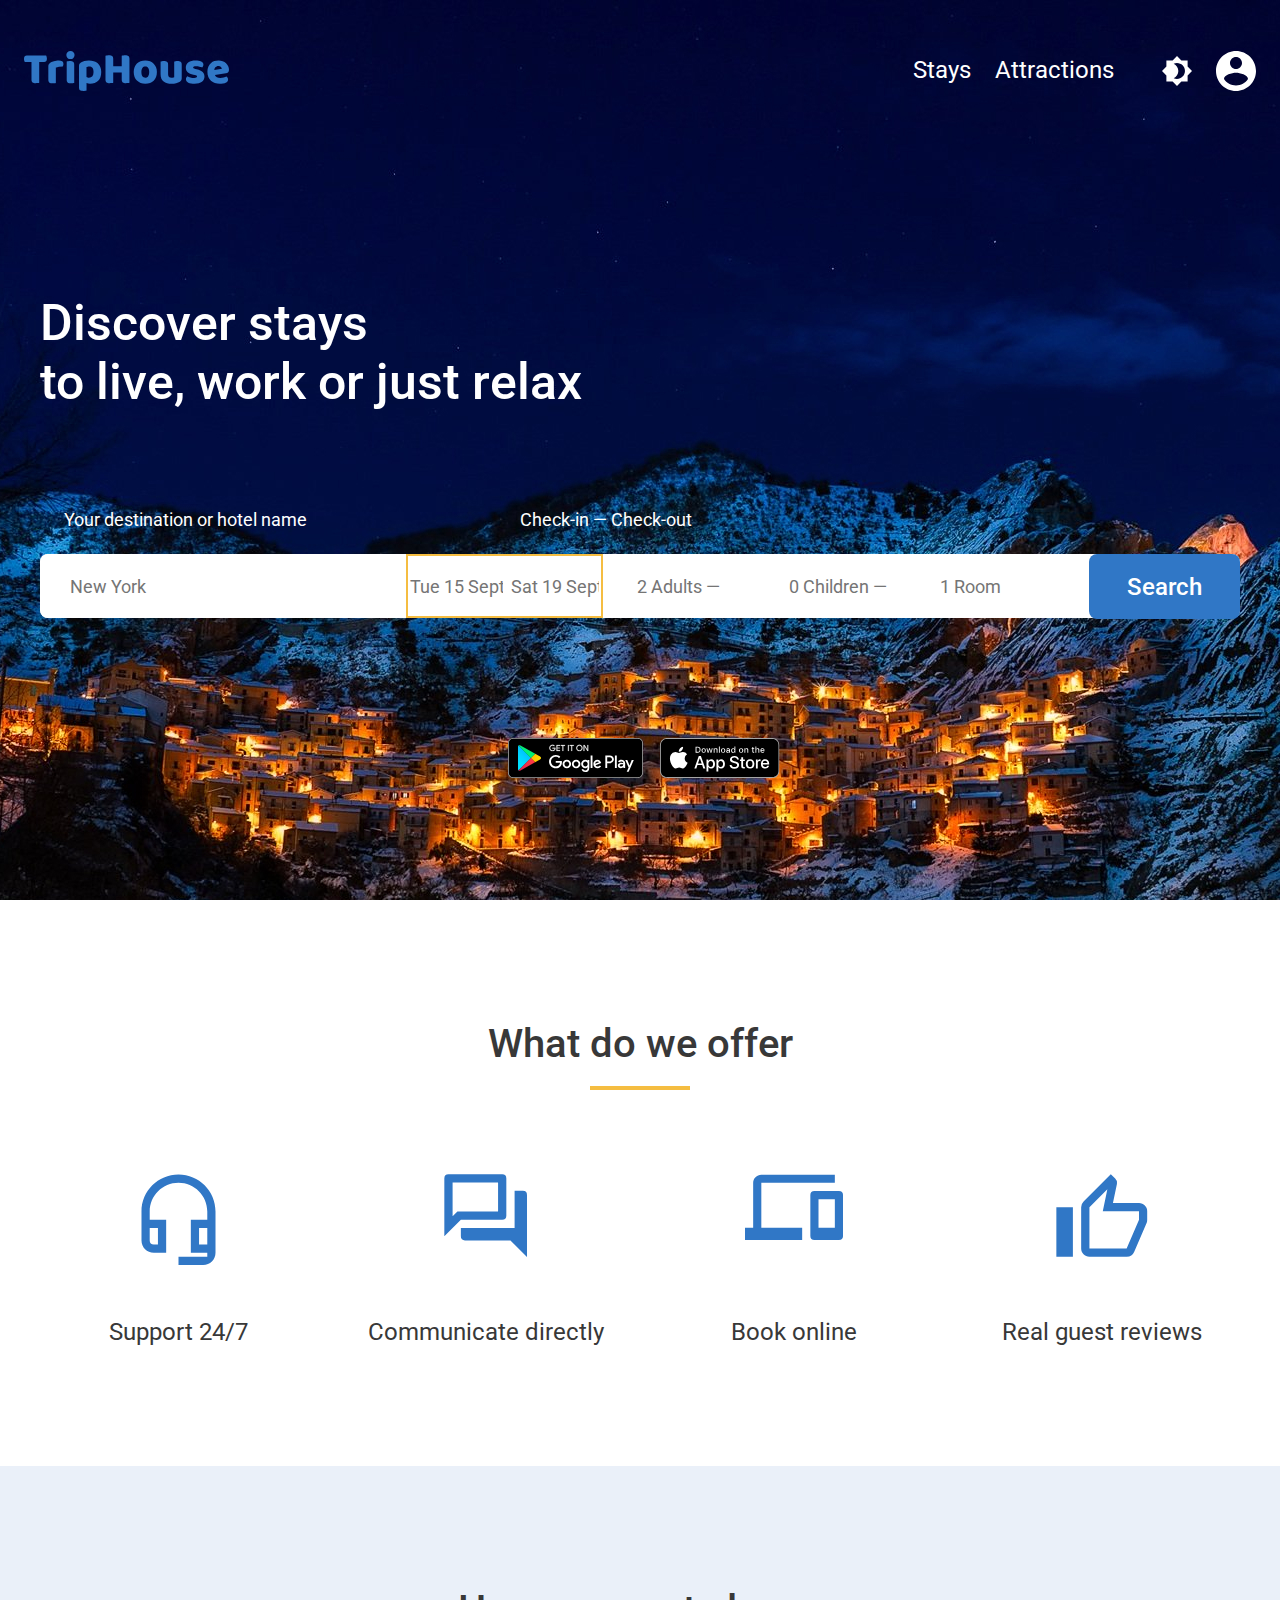
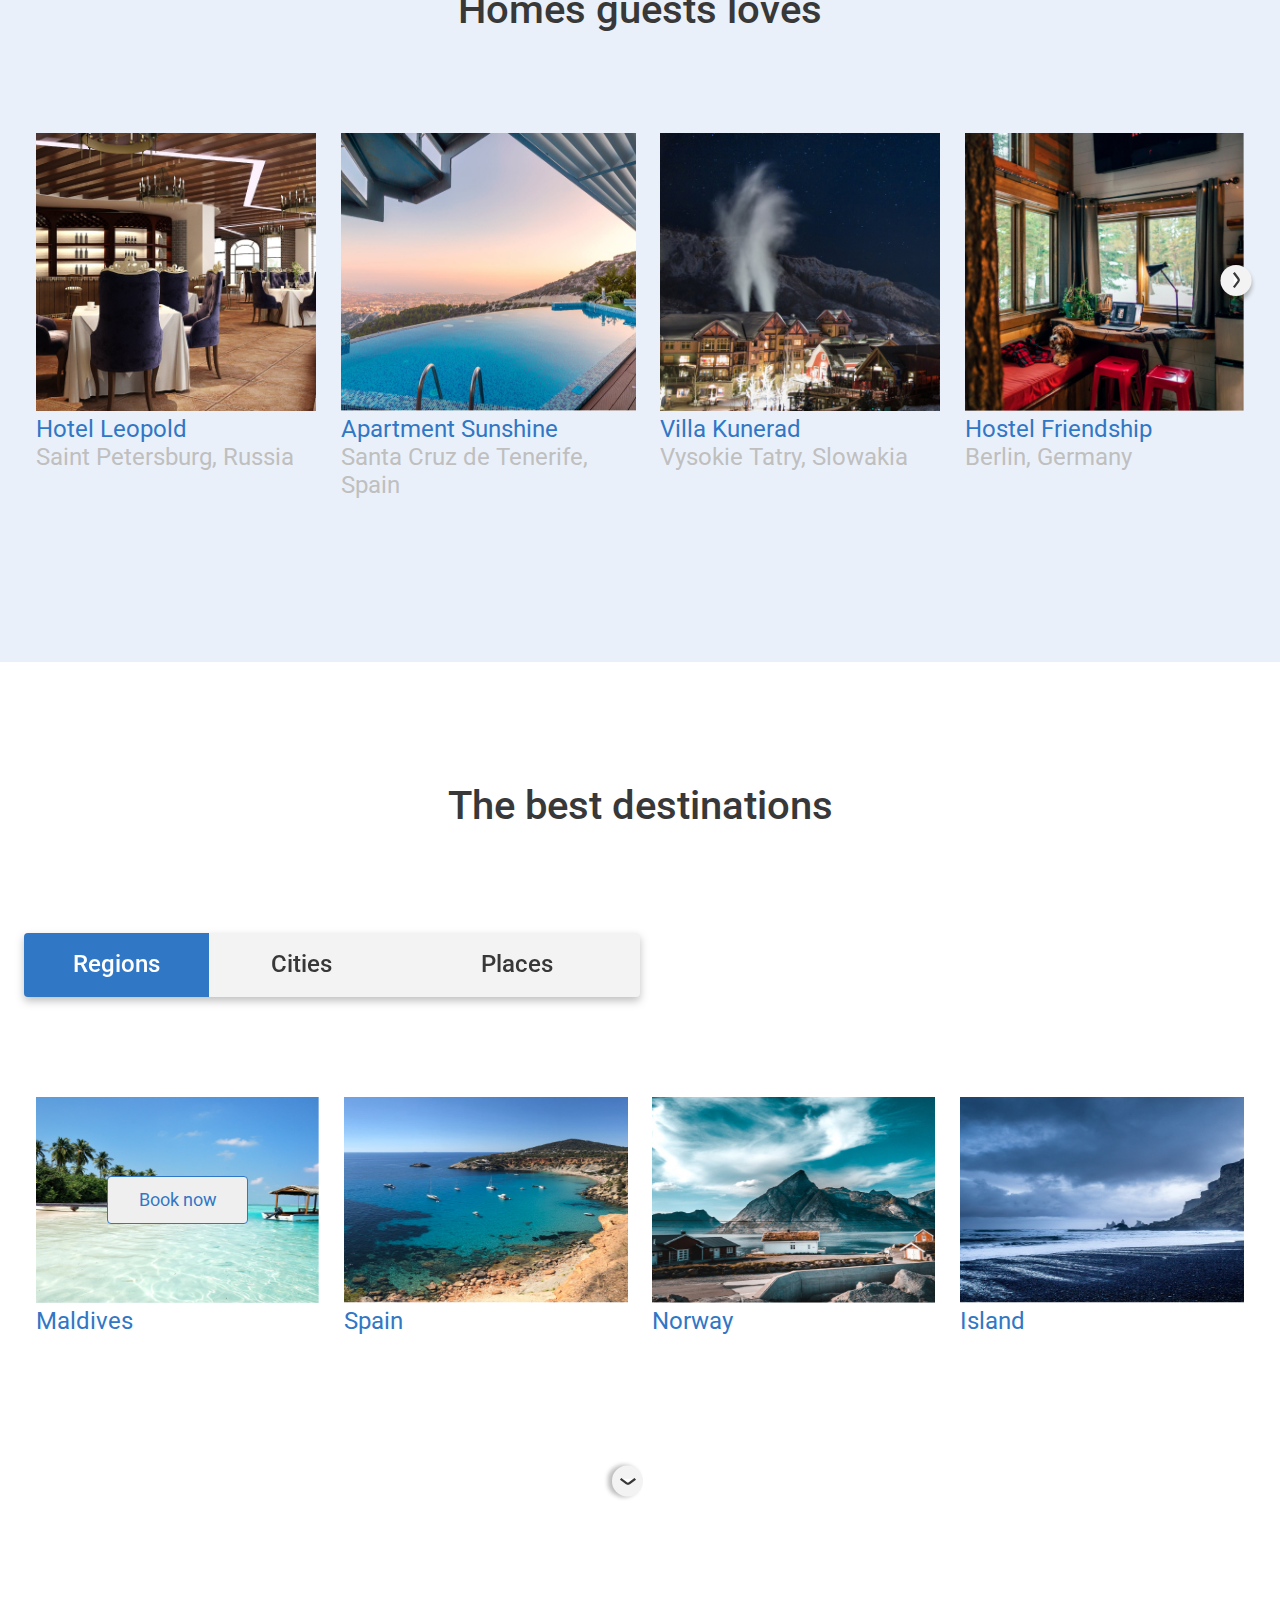
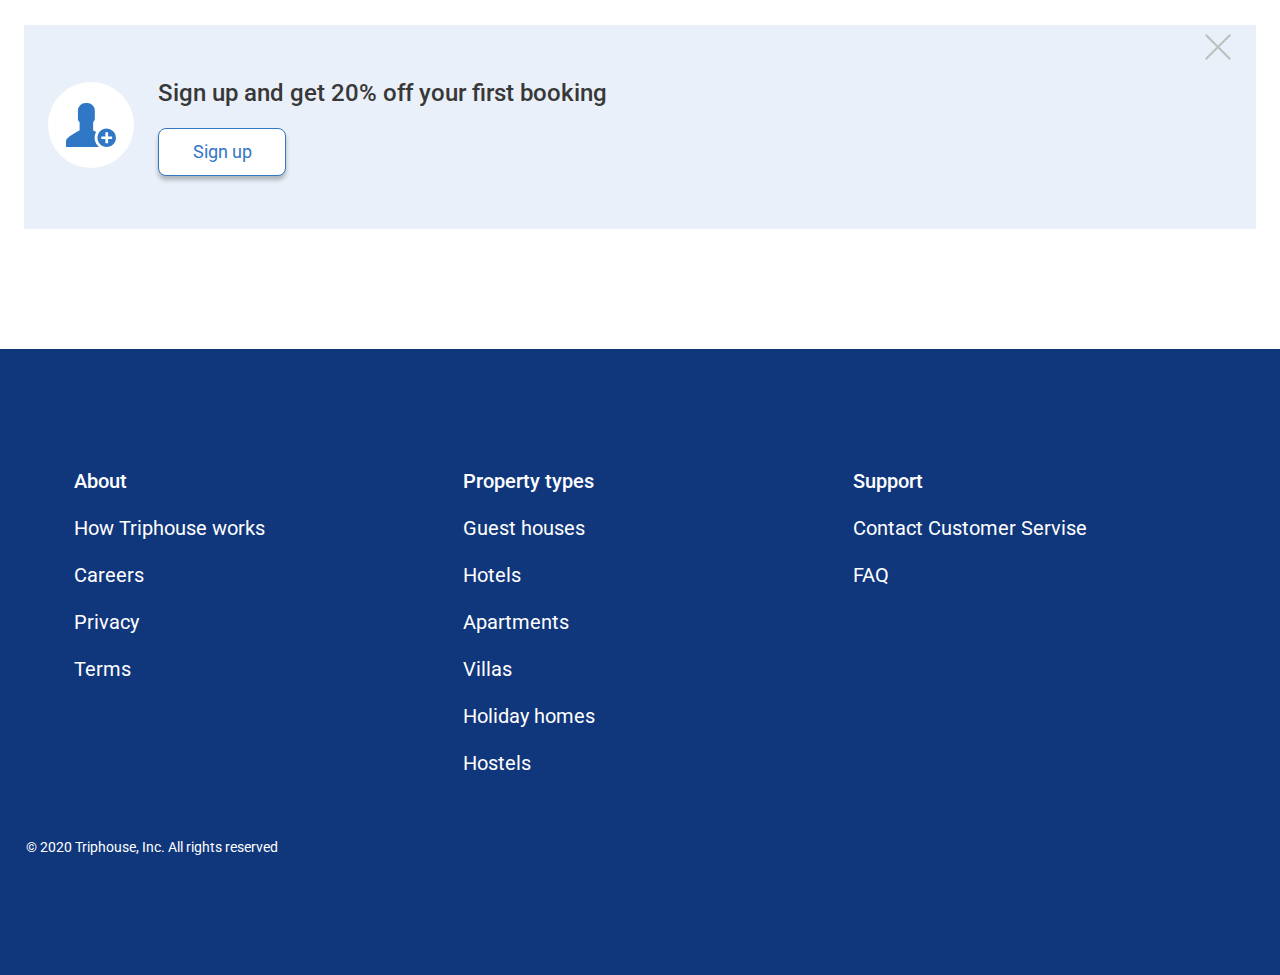
==== commit 0b28f1b1: "Merge branch 'main' into lesson-11" ====
--- a/index.html
+++ b/index.html
@@ -82,6 +82,7 @@
       <path fill="#fff" d="M.402 5.236a2.781 2.781 0 0 1-.275-.641A2.849 2.849 0 0 1 0 3.74c0-.556.12-.954.36-1.197.254-.242.578-.363.973-.363h9.225c.098.157.19.37.275.641.084.27.127.556.127.855 0 .556-.127.955-.381 1.197-.24.242-.557.363-.952.363H7.278v9.874a5.825 5.825 0 0 1-.74.129 7.45 7.45 0 0 1-.974.064 3.98 3.98 0 0 1-.867-.086 1.407 1.407 0 0 1-.614-.256 1.154 1.154 0 0 1-.38-.535c-.085-.228-.127-.527-.127-.897V5.236H.402ZM15.226 15.174a4.883 4.883 0 0 1-.677.129 6.522 6.522 0 0 1-.931.064c-.31 0-.593-.022-.847-.064a1.408 1.408 0 0 1-.613-.257c-.17-.128-.303-.3-.402-.513-.085-.228-.127-.52-.127-.876V7.245c0-.327.056-.605.17-.833a2.07 2.07 0 0 1 .528-.641c.226-.186.5-.35.825-.492a8.075 8.075 0 0 1 2.264-.663 7.14 7.14 0 0 1 1.227-.106c.677 0 1.213.135 1.608.406.395.256.593.684.593 1.282 0 .2-.029.399-.085.598a2.784 2.784 0 0 1-.212.513 9.948 9.948 0 0 0-1.82.171c-.295.057-.577.121-.845.193a3.238 3.238 0 0 0-.656.213v7.288ZM20.243 1.924c0-.542.176-.998.529-1.368.367-.37.846-.556 1.439-.556.592 0 1.065.185 1.417.556.367.37.55.826.55 1.368 0 .54-.183.997-.55 1.367-.352.37-.825.556-1.417.556-.593 0-1.072-.185-1.44-.556-.352-.37-.528-.826-.528-1.367Zm3.766 13.25c-.155.029-.388.065-.698.107-.296.057-.6.086-.91.086-.31 0-.592-.022-.846-.064a1.408 1.408 0 0 1-.614-.257c-.17-.128-.303-.3-.402-.513-.085-.228-.127-.52-.127-.876V4.958c.155-.028.381-.064.677-.106.31-.057.62-.086.931-.086.31 0 .585.021.825.064.254.043.466.128.635.257.17.128.296.306.38.534.1.214.149.499.149.855v8.698ZM31.017 4.488c.846 0 1.63.114 2.348.342.734.214 1.362.549 1.884 1.005.521.456.93 1.033 1.227 1.73.296.685.444 1.504.444 2.459 0 .912-.127 1.71-.38 2.393a4.794 4.794 0 0 1-1.08 1.732 4.447 4.447 0 0 1-1.693 1.025c-.648.228-1.375.342-2.179.342-.606 0-1.17-.092-1.692-.277v3.547a4.87 4.87 0 0 1-.677.128 5.26 5.26 0 0 1-.953.086c-.31 0-.592-.021-.846-.064a1.408 1.408 0 0 1-.613-.257 1.153 1.153 0 0 1-.381-.534c-.085-.214-.127-.499-.127-.855V7.032c0-.385.077-.699.233-.94.169-.243.395-.464.677-.663.437-.285.98-.513 1.629-.684.649-.171 1.375-.257 2.179-.257Zm.042 8.164c1.453 0 2.18-.876 2.18-2.628 0-.912-.184-1.589-.55-2.03-.353-.442-.868-.663-1.545-.663-.268 0-.508.035-.72.107a2.472 2.472 0 0 0-.55.213v4.702c.17.086.353.157.55.214.198.057.41.085.635.085ZM50.418 15.11a5.827 5.827 0 0 1-.74.129 7.451 7.451 0 0 1-.974.064 3.98 3.98 0 0 1-.867-.086 1.406 1.406 0 0 1-.614-.256 1.154 1.154 0 0 1-.38-.535c-.085-.228-.128-.527-.128-.897v-3.334h-4.062v4.915a5.827 5.827 0 0 1-.74.129 7.452 7.452 0 0 1-.974.064 3.98 3.98 0 0 1-.867-.086 1.406 1.406 0 0 1-.614-.256 1.153 1.153 0 0 1-.38-.535c-.085-.228-.128-.527-.128-.897V2.244c.155-.028.402-.064.74-.107.34-.057.664-.085.974-.085.325 0 .607.028.846.085.254.043.466.128.635.257.17.128.296.306.381.534.085.228.127.527.127.898v3.42h4.062V2.243c.155-.028.402-.064.74-.107.34-.057.664-.085.974-.085.325 0 .607.028.846.085.254.043.466.128.635.257.17.128.296.306.381.534.085.228.127.527.127.898V15.11ZM63.533 10.002c0 .884-.134 1.674-.402 2.373a4.74 4.74 0 0 1-1.142 1.73c-.48.47-1.058.827-1.735 1.07-.677.242-1.432.363-2.264.363-.833 0-1.587-.129-2.264-.385a5.168 5.168 0 0 1-1.756-1.09 5.101 5.101 0 0 1-1.122-1.753c-.268-.684-.402-1.453-.402-2.308 0-.84.134-1.603.402-2.287a4.88 4.88 0 0 1 1.122-1.73 5.006 5.006 0 0 1 1.756-1.112c.677-.257 1.431-.385 2.264-.385.832 0 1.587.136 2.264.406a4.796 4.796 0 0 1 1.735 1.112 4.74 4.74 0 0 1 1.142 1.73c.268.685.402 1.44.402 2.266Zm-7.405 0c0 .87.162 1.54.486 2.01.339.455.805.683 1.397.683s1.044-.235 1.354-.705c.324-.47.487-1.133.487-1.988s-.163-1.51-.487-1.966c-.324-.47-.783-.705-1.375-.705-.593 0-1.051.235-1.376.705-.324.456-.486 1.111-.486 1.966ZM65.288 4.958a4.86 4.86 0 0 1 .656-.128c.31-.043.627-.064.952-.064.31 0 .585.021.825.064.254.043.465.128.635.257.169.128.296.306.38.534.1.214.149.499.149.855v4.595c0 .584.14 1.004.423 1.26.282.243.691.364 1.227.364a2.909 2.909 0 0 0 1.27-.256v-7.48a4.86 4.86 0 0 1 .655-.129c.31-.043.628-.064.953-.064.31 0 .585.021.825.064.254.043.465.128.634.257.17.128.297.306.381.534.099.214.148.499.148.855v6.497c0 .712-.296 1.247-.888 1.603-.494.313-1.086.548-1.778.705a9.061 9.061 0 0 1-2.221.257 8.284 8.284 0 0 1-2.116-.257 4.688 4.688 0 0 1-1.65-.79 3.547 3.547 0 0 1-1.08-1.368c-.253-.57-.38-1.254-.38-2.052V4.958ZM86.277 12.097c0 1.083-.402 1.93-1.206 2.543-.804.613-1.989.92-3.554.92a9.954 9.954 0 0 1-1.65-.13 5.12 5.12 0 0 1-1.313-.384 2.568 2.568 0 0 1-.846-.684 1.587 1.587 0 0 1-.296-.962c0-.341.07-.627.212-.854.14-.243.31-.442.507-.599.41.228.875.435 1.397.62.536.17 1.15.256 1.84.256.438 0 .77-.064.995-.192.24-.128.36-.3.36-.513 0-.2-.085-.356-.254-.47-.17-.114-.452-.207-.847-.278l-.634-.128c-1.228-.242-2.144-.62-2.75-1.133-.593-.527-.89-1.275-.89-2.244 0-.527.113-1.004.339-1.432.226-.427.543-.784.952-1.069.41-.285.896-.505 1.46-.662a7.267 7.267 0 0 1 1.904-.235c.522 0 1.009.043 1.46.128.466.071.868.185 1.206.342.339.157.607.363.804.62.198.242.296.534.296.876 0 .328-.063.613-.19.855a1.8 1.8 0 0 1-.444.577 2.274 2.274 0 0 0-.508-.214 5.065 5.065 0 0 0-.74-.213 7.702 7.702 0 0 0-.826-.171 4.727 4.727 0 0 0-.74-.065c-.466 0-.826.057-1.08.171-.253.1-.38.264-.38.492 0 .157.07.285.211.385.141.1.41.192.804.278l.656.15c1.354.313 2.313.747 2.878 1.303.578.541.867 1.247.867 2.116ZM93.557 15.538a7.663 7.663 0 0 1-2.328-.342 5.5 5.5 0 0 1-1.861-1.069c-.522-.47-.938-1.061-1.249-1.774-.296-.712-.444-1.546-.444-2.5 0-.94.148-1.746.444-2.415.31-.684.713-1.24 1.206-1.667a4.56 4.56 0 0 1 1.693-.962 6.061 6.061 0 0 1 1.946-.32c.748 0 1.425.113 2.032.341.62.228 1.15.542 1.586.94.452.4.797.877 1.037 1.432A4.32 4.32 0 0 1 98 9.02c0 .485-.134.855-.402 1.111-.268.257-.642.42-1.121.492l-5.226.79c.155.471.472.827.952 1.07.48.227 1.03.341 1.65.341.578 0 1.121-.07 1.63-.213.521-.157.944-.335 1.269-.535.225.143.416.342.57.599.156.256.234.527.234.812 0 .641-.296 1.118-.889 1.432-.451.242-.96.406-1.523.491-.565.086-1.094.129-1.587.129Zm-.593-8.4c-.338 0-.634.057-.888.171-.24.114-.438.264-.593.45-.155.17-.275.37-.36.598-.07.213-.112.434-.126.662l3.618-.598c-.043-.285-.198-.57-.466-.855-.268-.285-.663-.428-1.185-.428Z"/>
       </symbol>
 
+
       <symbol id="arrow" viewBox="0 0 36 36">
         <g filter="url(#a)"><circle cx="18" cy="14" r="14" fill="#F3F3F4"/><path fill="#fff" stroke="#383838" stroke-width="2" d="m16.059 20.177 4.041-5.389a2 2 0 0 0 0-2.4L16.059 7"/></g><defs><filter id="a" width="36" height="36" x="0" y="0" color-interpolation-filters="sRGB" filterUnits="userSpaceOnUse"><feFlood flood-opacity="0" result="BackgroundImageFix"/><feColorMatrix in="SourceAlpha" result="hardAlpha" values="0 0 0 0 0 0 0 0 0 0 0 0 0 0 0 0 0 0 127 0"/><feOffset dy="4"/><feGaussianBlur stdDeviation="2"/><feColorMatrix values="0 0 0 0 0 0 0 0 0 0 0 0 0 0 0 0 0 0 0.25 0"/><feBlend in2="BackgroundImageFix" result="effect1_dropShadow_702_79"/><feBlend in="SourceGraphic" in2="effect1_dropShadow_702_79" result="shape"/></filter></defs>
         </symbol>
@@ -91,6 +92,7 @@
           <path fill="#3077C6" d="M46.652 55.748c0-2.056.511-4.03 1.473-5.79a54.137 54.137 0 0 0-2.782-1.472.362.362 0 0 1-.205-.338v-8.08a3.776 3.776 0 0 0 1.688-3.141v-8.378A7.55 7.55 0 0 0 39.276 21h-1.8a7.55 7.55 0 0 0-7.549 7.55v8.377c0 1.31.675 2.465 1.688 3.14v8.081a.38.38 0 0 1-.205.338c-1.155.562-6.75 3.386-11.937 7.651A4.04 4.04 0 0 0 18 59.277v5.739h32.979a10.52 10.52 0 0 1-.788-.726 12.01 12.01 0 0 1-3.54-8.542Z"/>
           <path fill="#3077C6" d="M58.732 46.48c-5.114 0-9.267 4.154-9.267 9.268 0 5.115 4.153 9.268 9.267 9.268 5.115 0 9.268-4.153 9.268-9.268a9.266 9.266 0 0 0-9.268-9.267ZM64.154 57.1h-4.071v4.07h-2.7V57.1H53.31v-2.701h4.071v-4.071h2.7v4.071h4.072v2.7Z"/>
           </symbol>
+
     </svg>
     <main>
       <div class="wrapper">
@@ -123,50 +125,82 @@
                      </svg>
                   </a>
                 </li>
+                <li class="header-section__item burger-icon">
+
+                 <img class="burger-icon" src="./img/menu.png" alt="menu">
+                
+                </li>
               </ul>
             </nav>
           </div>
         </div>
-        <div class="top-section">
-          <div class="top-section__shape">
+        <div class="top-section col-sm-6 ">
+          <!-- <div class="top-section__shape"> -->
             <h1 class="shape__header">
               Discover stays<br />
               to live, work or just relax
             </h1>
-            <form action="" class="shape__form">
-              <label for="country" class="form__name--city"
-                >Your destination or hotel name</label
-              >
-              <input
-                id="country"
+            <div class="form">
+
+              <form action="" class="shape__form">
+                <label for="country" class="form__name--city"
+                  >Your destination or hotel name</label
+                >
+                <input
+                  id="country"
+                  type="text"
+                  name="country"
+                  placeholder="New York"
+                  required
+                />
+  
+                <label for="date" class="form__name--date"
+                  >Check-in &mdash; Check-out
+                </label>
+                <div id="date">
+                  <input
+                   id="tue"
+                    type="text"
+                    name="date"
+                    placeholder="Tue 15 Sept &mdash; "
+                    required
+                  />
+                  <input
+                  id="sat"
+                  type="text"
+                  name="date"
+                  placeholder=" Sat 19 Sept "
+                  required
+                />
+                </div>
+                <div  id="amount"> 
+                  <input
+                   id="adults"
+                    type="text"
+                    name="amount"
+                    placeholder="2 Adults &mdash; "
+                    required
+                  />
+                  <input
+                   id="children"
+                  type="text"
+                  name="amount"
+                  placeholder="0 Children &mdash;"
+                  required
+                />
+                <input
+                   id="room"
                 type="text"
-                name="country"
-                placeholder="New York"
+                name="amount"
+                placeholder="1 Room"
                 required
               />
-
-              <label for="date" class="form__name--date"
-                >Check-in &mdash; Check-out
-              </label>
-              <input
-                id="date"
-                type="text"
-                name="date"
-                placeholder="Tue 15 Sept &mdash; Sat 19 Sept "
-                required
-              />
-
-              <input
-                id="amount"
-                type="text"
-                name="amount"
-                placeholder="2 Adults &mdash; 0 Children &mdash; 1 Room"
-                required
-              />
-
-              <button class="form__btn">Search</button>
-            </form>
-          </div>
+                </div>
+  
+                <button class="form__btn">Search</button>
+              </form>
+            </div>
+          <!-- </div> -->
           <div class="top-section__app-market">
             <a href="#">
               <svg class="google-play" xmlns="http://www.w3.org/2000/svg">
--- a/style.css
+++ b/style.css
@@ -7,6 +7,7 @@
 
 body {
   max-width: 1440px;
+  width: 100%;
   font-family: "Roboto", sans-serif;
 }
 
@@ -166,6 +167,10 @@
 .night-icon {
   padding-top: 5px;
   padding-left: 48px;
+}
+
+.burger-icon {
+  display: none;
 }
 
 .nav-link-attractions {
@@ -273,13 +278,25 @@
 }
 
 #date {
+  display: flex;
   width: 300px;
   border: 2px solid #f5bd41;
-  padding-left: 23px;
 }
 
 #amount {
+  display: flex;
   padding-left: 32px;
+}
+
+#tue,
+#sat {
+  width: 50%;
+}
+
+#adults,
+#children,
+#room {
+  width: 33.3333333333%;
 }
 
 .top-section__app-market {
@@ -719,9 +736,180 @@
     width: 100%;
   }
 
-  main {
-    display: none;
-  }
+  /* main {
+    display: none;
+  } */
+
+  .header-section__list {
+    display: flex;
+    align-items: center;
+  }
+  .logo-svg {
+    margin-left: 16px;
+    width: 121.92px;
+    height: 24px;
+  }
+
+  .night-icon {
+    padding: 0;
+  }
+
+  .night-svg {
+    width: 16px;
+    height: 16px;
+  }
+  .account-icon {
+    padding-right: 16px;
+  }
+
+  .account-svg {
+    width: 24px;
+    height: 24px;
+  }
+
+  /* .header-section {
+    align-items: center;
+  } */
+
+  .shape__header {
+    font-family: "Roboto";
+    font-style: normal;
+    font-weight: 500;
+    font-size: 30px;
+    line-height: 35px;
+
+    margin-top: 40px;
+  }
+
+  /* input {
+    display: block;
+  } */
+
+  #country {
+    width: 96%;
+    height: 58px;
+    margin: 8px 2%;
+    border: none;
+    padding: 0;
+  }
+
+  #date {
+    width: 96%;
+    height: 63px;
+    margin-left: 2%;
+    margin-right: 2%;
+  }
+
+  #amount {
+    width: 96%;
+    height: 58px;
+    margin: 8px 2%;
+  }
+  #tue {
+    margin-right: 1%;
+  }
+
+  #sat {
+    margin-left: 1%;
+  }
+
+  #amount {
+    padding-left: 0;
+  }
+
+  #adults {
+    border-top-right-radius: 0;
+    border-bottom-right-radius: 0;
+    border-right: solid;
+    border-color: #bfbfbf;
+  }
+
+  #children {
+    border-radius: 0;
+    border-right: solid;
+    border-color: #bfbfbf;
+  }
+
+  #room {
+    border-top-left-radius: 0;
+    border-bottom-left-radius: 0;
+  }
+
+  .shape__header {
+    width: 100%;
+    font-family: "Roboto";
+    font-style: normal;
+    font-weight: 500;
+    font-size: 30px;
+    line-height: 35px;
+  }
+  .shape__form {
+    display: block;
+    margin: 0;
+    /* height: 0; */
+    /* width: 328px; */
+    /* width: 100%; */
+    max-height: 100%;
+    height: 275px;
+    margin: 0 auto;
+    background-color: #f5bd41;
+  }
+
+  .form__name--city {
+    display: none;
+  }
+
+  .form__name--date {
+    display: none;
+  }
+
+  .form__btn {
+    font-family: "Roboto";
+    font-style: normal;
+    font-weight: 500;
+    font-size: 19px;
+    line-height: 22px;
+    text-align: center;
+    margin-left: 2%;
+    margin-right: 2%;
+    box-sizing: border-box;
+    color: #ffffff;
+    background: #3077c6;
+    border: 3px solid #f3f3f4;
+    border-radius: 8px;
+    border: 0;
+    /* width: 98%; */
+    width: 96%;
+    height: 58px;
+  }
+
+  .top-section__app-market {
+    justify-content: center;
+    padding-top: 32px;
+    padding-bottom: 40px;
+    margin: 0;
+    padding-left: 0;
+  }
+
+  .attractions,
+  .stays {
+    display: none;
+  }
+
+  .burger-icon {
+    display: block;
+    width: 24px;
+    height: 16px;
+  }
+
+  /* .app-store {
+    height: 40px;
+    width: 119.6640625px;
+    border-radius: 0px;
+  }
+
+  .google-play {
+  } */
 
   .wrapper {
     padding: 0 8px;
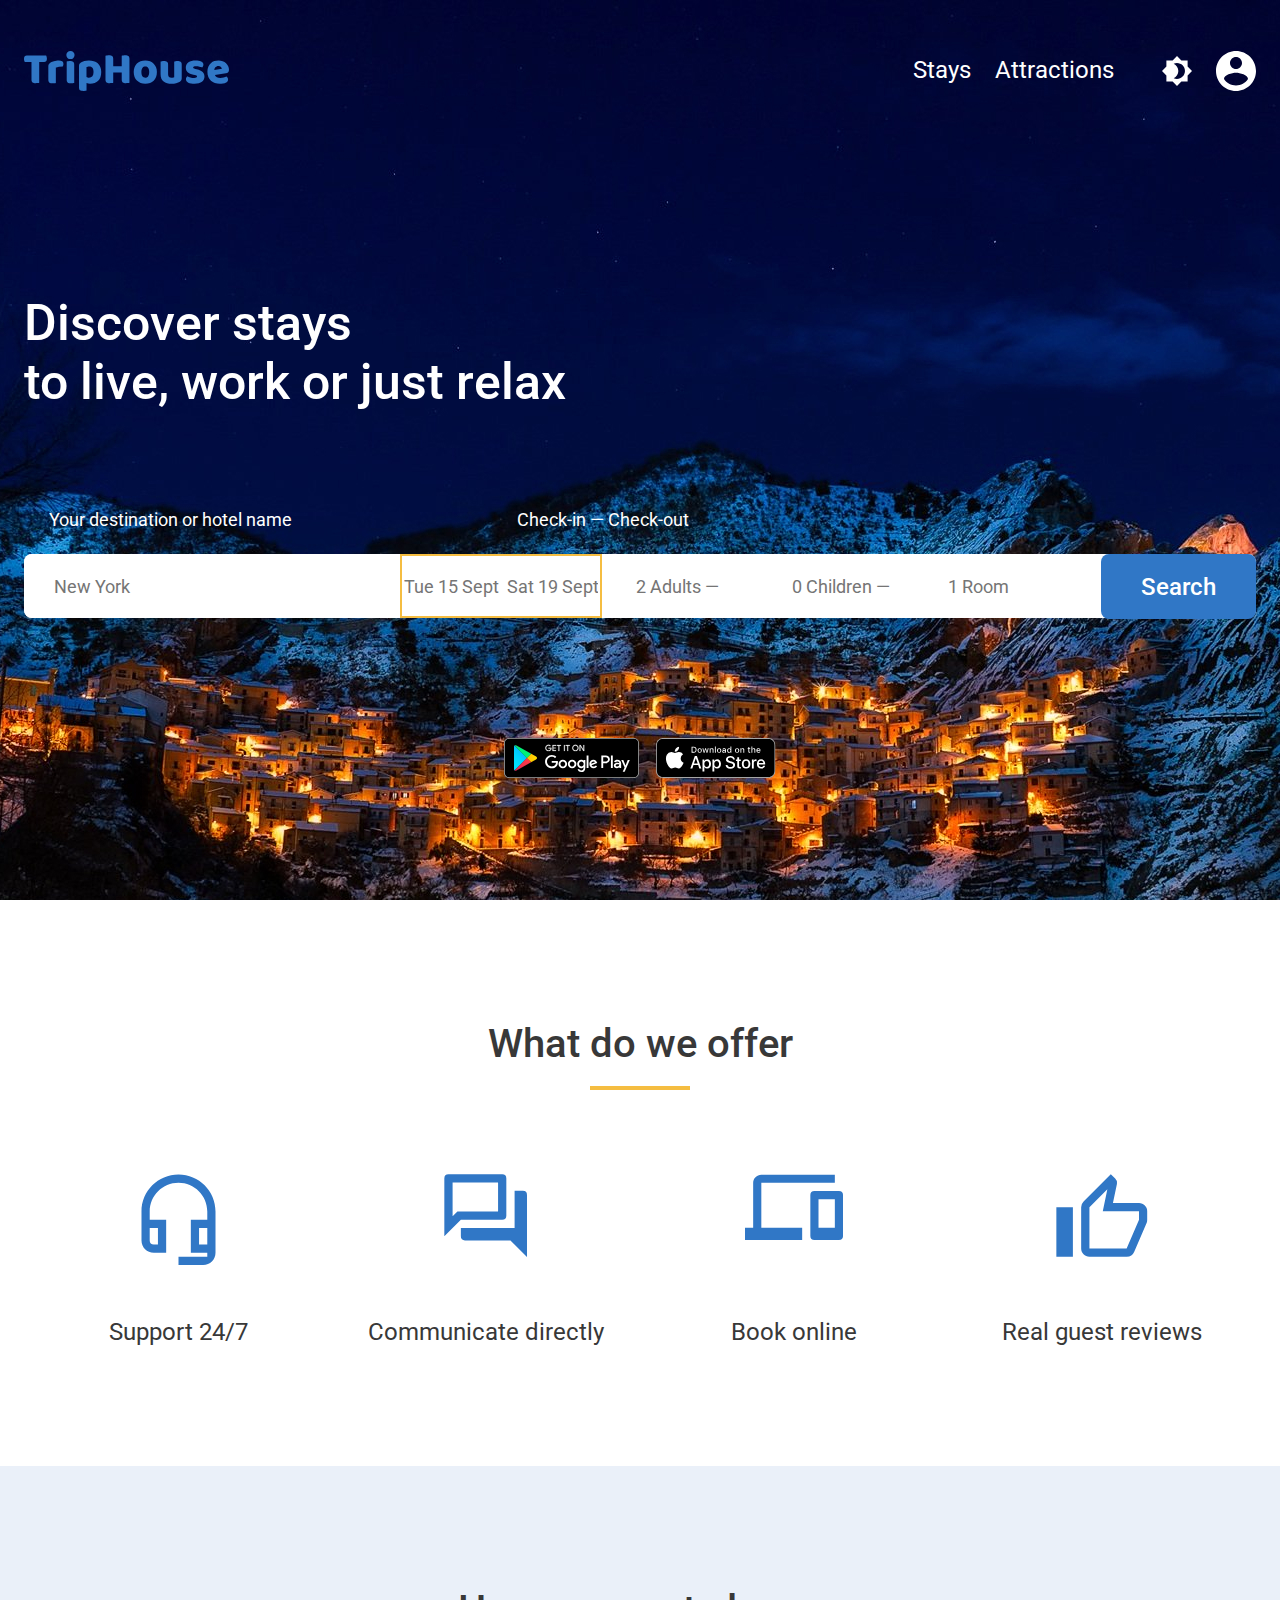
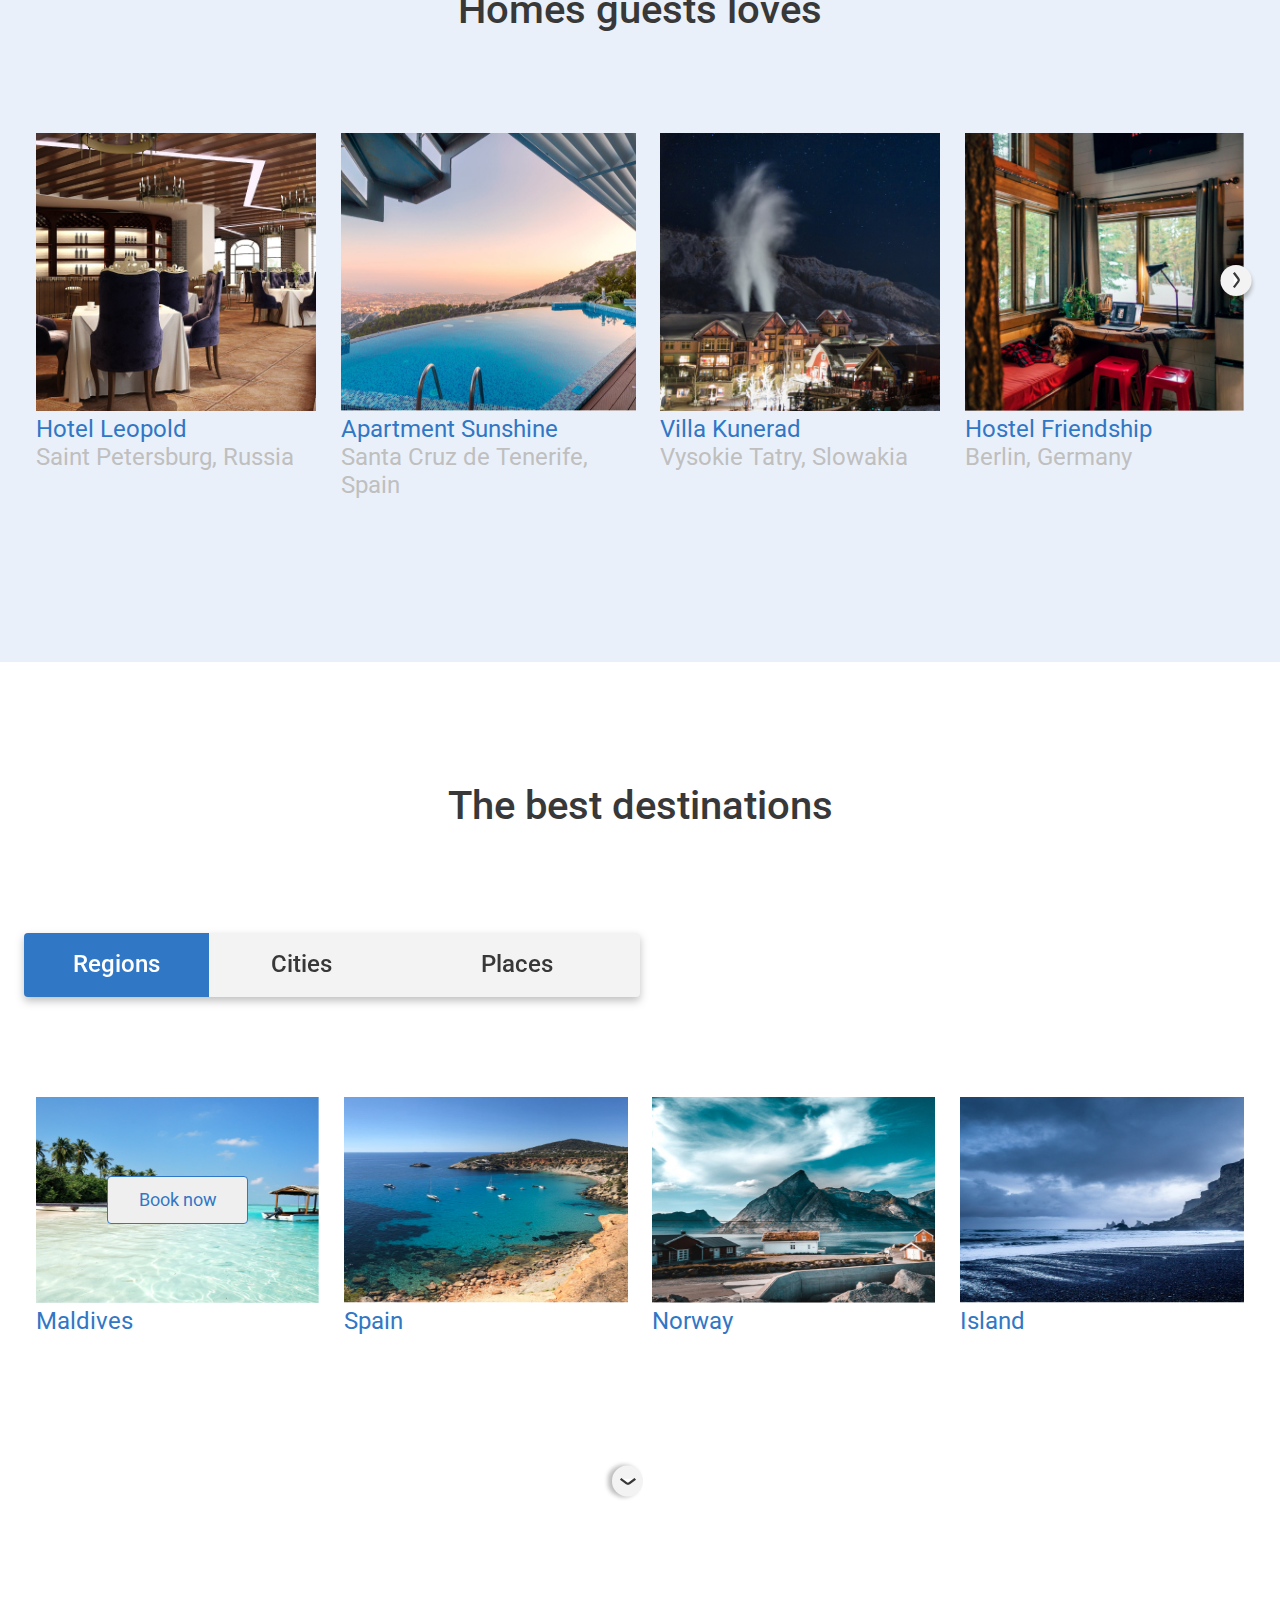
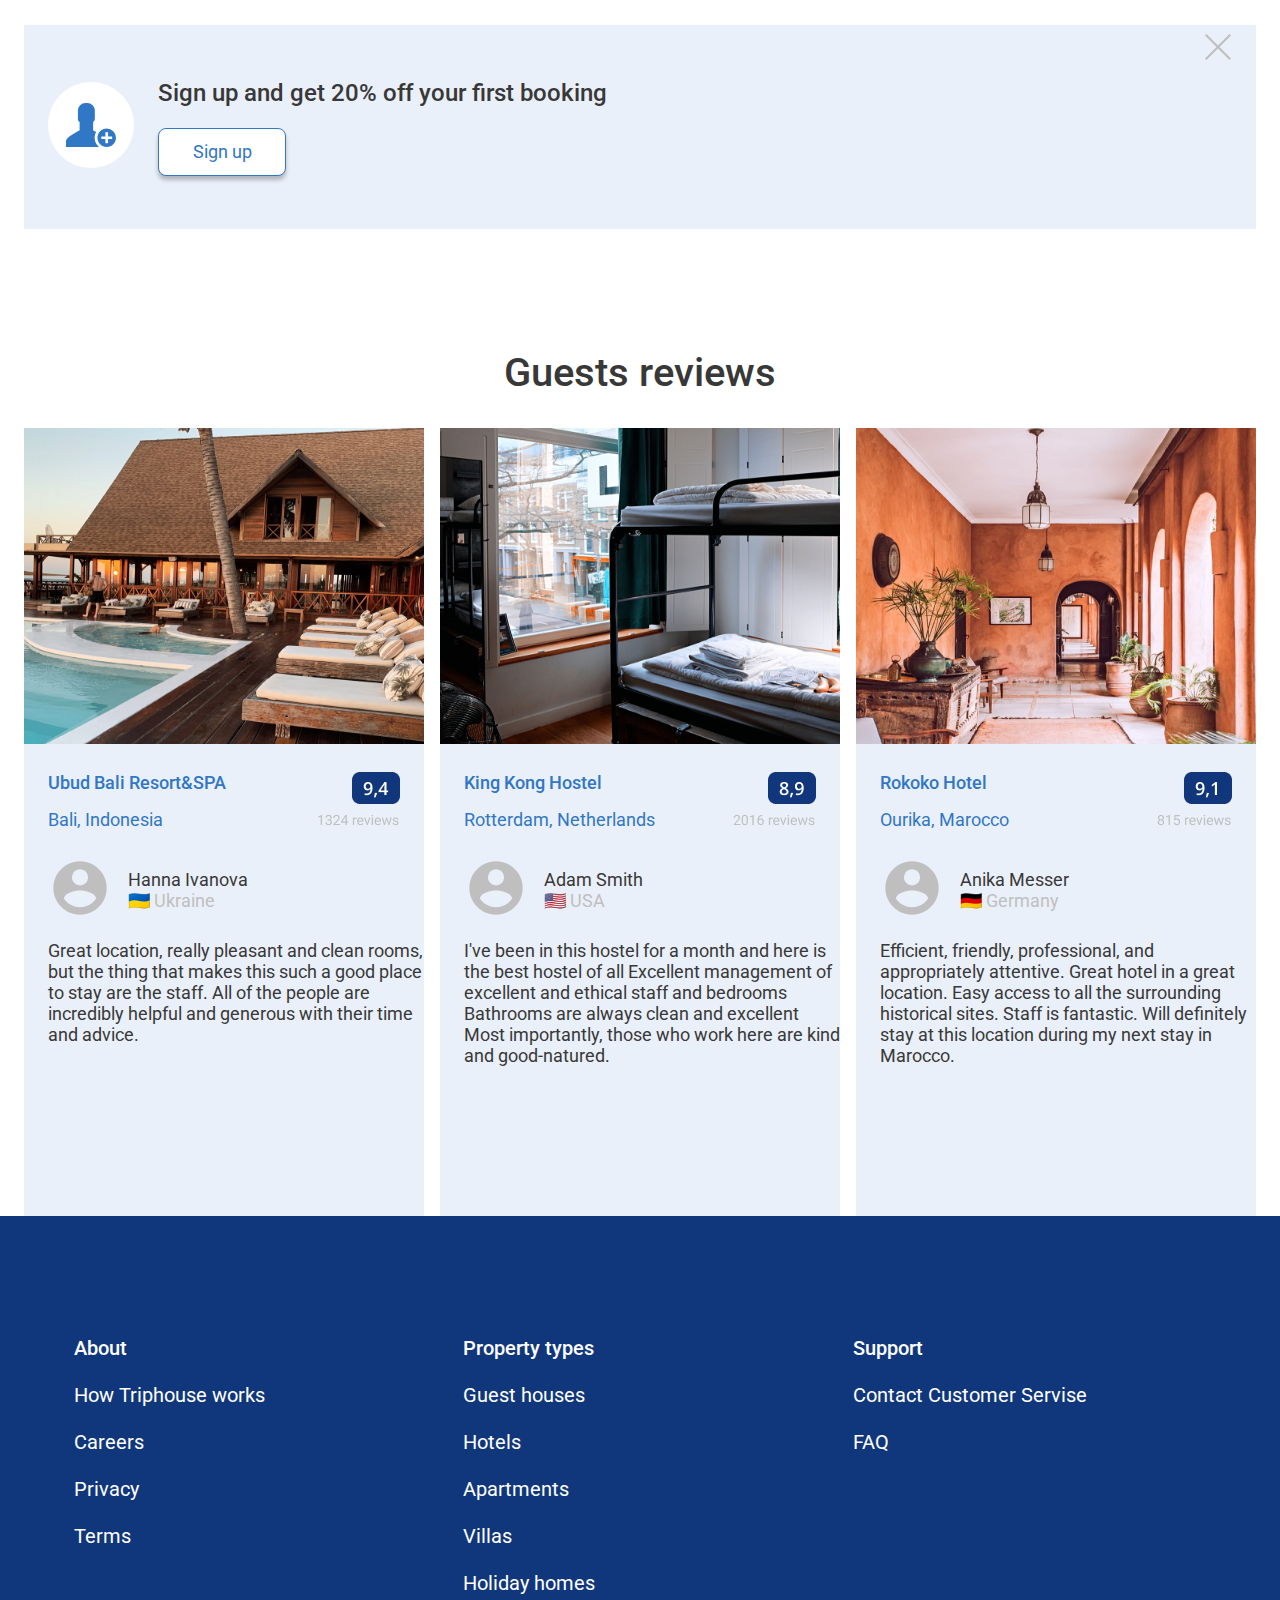
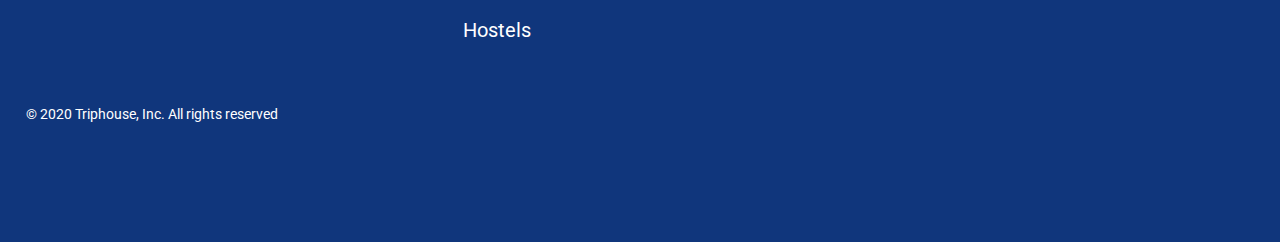
==== commit 7a17fb86: "create adaptive style for reviews section" ====
--- a/index.html
+++ b/index.html
@@ -127,7 +127,24 @@
                 </li>
                 <li class="header-section__item burger-icon">
 
-                 <img class="burger-icon" src="./img/menu.png" alt="menu">
+                  <svg class="burder-icon" width="32" height="24" viewBox="0 0 32 24" fill="none" xmlns="http://www.w3.org/2000/svg">
+                    <g filter="url(#filter0_d_702_206)">
+                    <path d="M4 16H28V13.3333H4V16ZM4 9.33333H28V6.66667H4V9.33333ZM4 0V2.66667H28V0H4Z" fill="white"/>
+                    <path d="M27.5 13.8333V15.5H4.5V13.8333H27.5ZM27.5 7.16667V8.83333H4.5V7.16667H27.5ZM27.5 2.16667H4.5V0.5H27.5V2.16667Z" stroke="black"/>
+                    </g>
+                    <defs>
+                    <filter id="filter0_d_702_206" x="0" y="0" width="32" height="24" filterUnits="userSpaceOnUse" color-interpolation-filters="sRGB">
+                    <feFlood flood-opacity="0" result="BackgroundImageFix"/>
+                    <feColorMatrix in="SourceAlpha" type="matrix" values="0 0 0 0 0 0 0 0 0 0 0 0 0 0 0 0 0 0 127 0" result="hardAlpha"/>
+                    <feOffset dy="4"/>
+                    <feGaussianBlur stdDeviation="2"/>
+                    <feComposite in2="hardAlpha" operator="out"/>
+                    <feColorMatrix type="matrix" values="0 0 0 0 0 0 0 0 0 0 0 0 0 0 0 0 0 0 0.25 0"/>
+                    <feBlend mode="normal" in2="BackgroundImageFix" result="effect1_dropShadow_702_206"/>
+                    <feBlend mode="normal" in="SourceGraphic" in2="effect1_dropShadow_702_206" result="shape"/>
+                    </filter>
+                    </defs>
+                    </svg>
                 
                 </li>
               </ul>
@@ -371,6 +388,101 @@
 </div>
       </div>
     </section>
+    <section class="guests-reviews">
+      <div class="wrapper">
+        <h1 class="reviews__header-section "> Guests reviews</h1>
+        <div class="reviews">
+          <div class="review col-lg-4">
+            <h1 class="reviews__header-section-mobile "> Reviews</h1>
+  <img class="review-photo" src="./img/Bali-photo.jpg" alt="Bali">
+  <div class="review__head">
+    <div class="review__place">
+      <p class="review-hotel">Ubud Bali Resort&SPA</p>
+      <p class="review-city">Bali, Indonesia</p>
+    </div>
+    <div class="grade">
+      <img src="./img/score.png" alt="score">
+    </div>
+  </div>
+  <div class="rev">
+    <div class="reviewer">
+      <div class="data">
+       <div>
+     <img src="./img/AccountCircle-review.png" alt="ava" class="avatar">
+     </div> 
+    <div class="name-country">
+      <h4>Hanna Ivanova</h4>
+      <p class="review__from">🇺🇦 Ukraine</p>
+    </div>
+      </div>
+    </div>
+      <div class="review__text">
+        <p> Great location, really pleasant and clean rooms, but the thing that makes this such a good place to stay are the staff. All of the people are incredibly helpful and generous with their time and advice. </p>
+      </div>
+  </div>
+          </div>
+          <div class="review col-lg-4 Netherlands">
+            <img class="review-photo" src="./img/netherlands-photo.jpg" alt="Netherlands">
+            <div class="review__head">
+              <div class="review__place">
+                <p class="review-hotel">King Kong Hostel</p>
+                <p class="review-city">Rotterdam, Netherlands</p>
+              </div>
+              <div class="grade">
+                <img src="./img/score-second.png" alt="score">
+              </div>
+            </div>
+            <div class="rev">
+              <div class="reviewer">
+                <div class="data">
+                 <div>
+               <img src="./img/AccountCircle-review.png" alt="ava" class="avatar">
+               </div> 
+              <div class="name-country">
+                <h4>Adam Smith</h4>
+                <p class="review__from">🇺🇸 USA</p>
+              </div>
+                </div>
+              </div>
+                <div class="review__text">
+                  <p> I've been in this hostel for a month and here is the best hostel of all
+                    Excellent management of excellent and ethical staff and bedrooms Bathrooms are always clean and excellent
+                    Most importantly, those who work here are kind and good-natured. </p>
+                </div>
+            </div>
+                    </div>
+          <div class="review col-lg-4 " id="marocco">
+            <img class="review-photo" src="./img/morocco-photo.jpg" alt="Marocco">
+            <div class="review__head">
+              <div class="review__place">
+                <p class="review-hotel">Rokoko Hotel</p>
+                <p class="review-city">Ourika, Marocco</p>
+              </div>
+              <div class="grade">
+                <img src="./img/score-third.png" alt="score">
+              </div>
+            </div>
+            <div class="rev">
+              <div class="reviewer">
+                <div class="data">
+                 <div>
+               <img src="./img/AccountCircle-review.png" alt="ava" class="avatar">
+               </div> 
+              <div class="name-country">
+                <h4>Anika Messer</h4>
+                <p class="review__from">🇩🇪 Germany</p>
+              </div>
+                </div>
+              </div>
+                <div class="review__text">
+                  <p> Efficient, friendly, professional, and appropriately attentive. Great hotel in a great location. Easy access to all the surrounding historical sites. Staff is fantastic. Will definitely stay at this location during my next stay in Marocco.</p>
+                </div>
+            </div>
+          </div>
+          
+        </div>
+      </div>
+    </section>
     <footer>
       <div class="wrapper">
         <div class="logo-footer">
--- a/style.css
+++ b/style.css
@@ -570,6 +570,113 @@
   display: none;
 }
 
+.review__head {
+  display: flex;
+  justify-content: space-between;
+}
+
+.review__place,
+.grade {
+  margin: 24px;
+}
+
+.review-hotel {
+  font-family: "Roboto";
+  font-style: normal;
+  font-weight: 500;
+  font-size: 18px;
+  line-height: 21px;
+  color: #3077c6;
+}
+
+.review-city {
+  font-family: "Roboto";
+  font-style: normal;
+  font-weight: 400;
+  font-size: 18px;
+  line-height: 21px;
+  color: #3077c6;
+  margin-top: 16px;
+}
+
+.review {
+  margin-right: 16px;
+  background: #eaf0f9;
+}
+
+.data {
+  display: flex;
+  align-items: center;
+  margin-left: 24px;
+}
+
+.name-country {
+  margin-left: 16px;
+}
+
+.reviews {
+  display: flex;
+}
+h4 {
+  font-family: "Roboto";
+  font-style: normal;
+  font-weight: 400;
+  font-size: 18px;
+  line-height: 21px;
+  color: #383838;
+}
+
+.review__from {
+  font-family: "Roboto";
+  font-style: normal;
+  font-weight: 400;
+  font-size: 18px;
+  line-height: 21px;
+  color: #bfbfbf;
+}
+
+.review__text {
+  font-family: "Roboto";
+  font-style: normal;
+  font-weight: 400;
+  font-size: 18px;
+  line-height: 21px;
+  color: #383838;
+  margin-left: 24px;
+  margin-top: 16px;
+  padding-bottom: 66px;
+}
+
+.reviews__header-section {
+  font-family: "Roboto";
+  font-style: normal;
+  font-weight: 500;
+  font-size: 40px;
+  line-height: 47px;
+  color: #383838;
+  text-align: center;
+  margin: 32px;
+}
+
+.review-photo {
+  width: 100%;
+  height: 40%;
+  padding: 0;
+}
+.rev {
+  display: flex;
+  flex-direction: column;
+}
+
+#marocco {
+  margin: 0;
+}
+[class*="col-"] {
+  padding: 0;
+}
+.reviews__header-section-mobile {
+  display: none;
+}
 footer {
   color: #fff;
   background-color: #10367c;
@@ -846,9 +953,6 @@
   .shape__form {
     display: block;
     margin: 0;
-    /* height: 0; */
-    /* width: 328px; */
-    /* width: 100%; */
     max-height: 100%;
     height: 275px;
     margin: 0 auto;
@@ -1201,6 +1305,41 @@
     justify-content: space-between;
   }
 
+  #marocco,
+  .Netherlands {
+    display: none;
+  }
+
+  .rev {
+    padding-right: 16px;
+  }
+
+  .review {
+    width: 100%;
+    margin: 0;
+  }
+
+  .reviews__header-section {
+    display: none;
+  }
+
+  .review-photo {
+    width: 100%;
+    padding: 32px 16px 12px;
+  }
+
+  .reviews__header-section-mobile {
+    display: block;
+    font-family: "Roboto";
+    font-style: normal;
+    font-weight: 500;
+    font-size: 28px;
+    line-height: 33px;
+    color: #383838;
+    text-align: center;
+    padding-top: 40px;
+  }
+
   .footer__link--header {
     font-family: "Roboto", sans-serif;
     font-weight: 500;
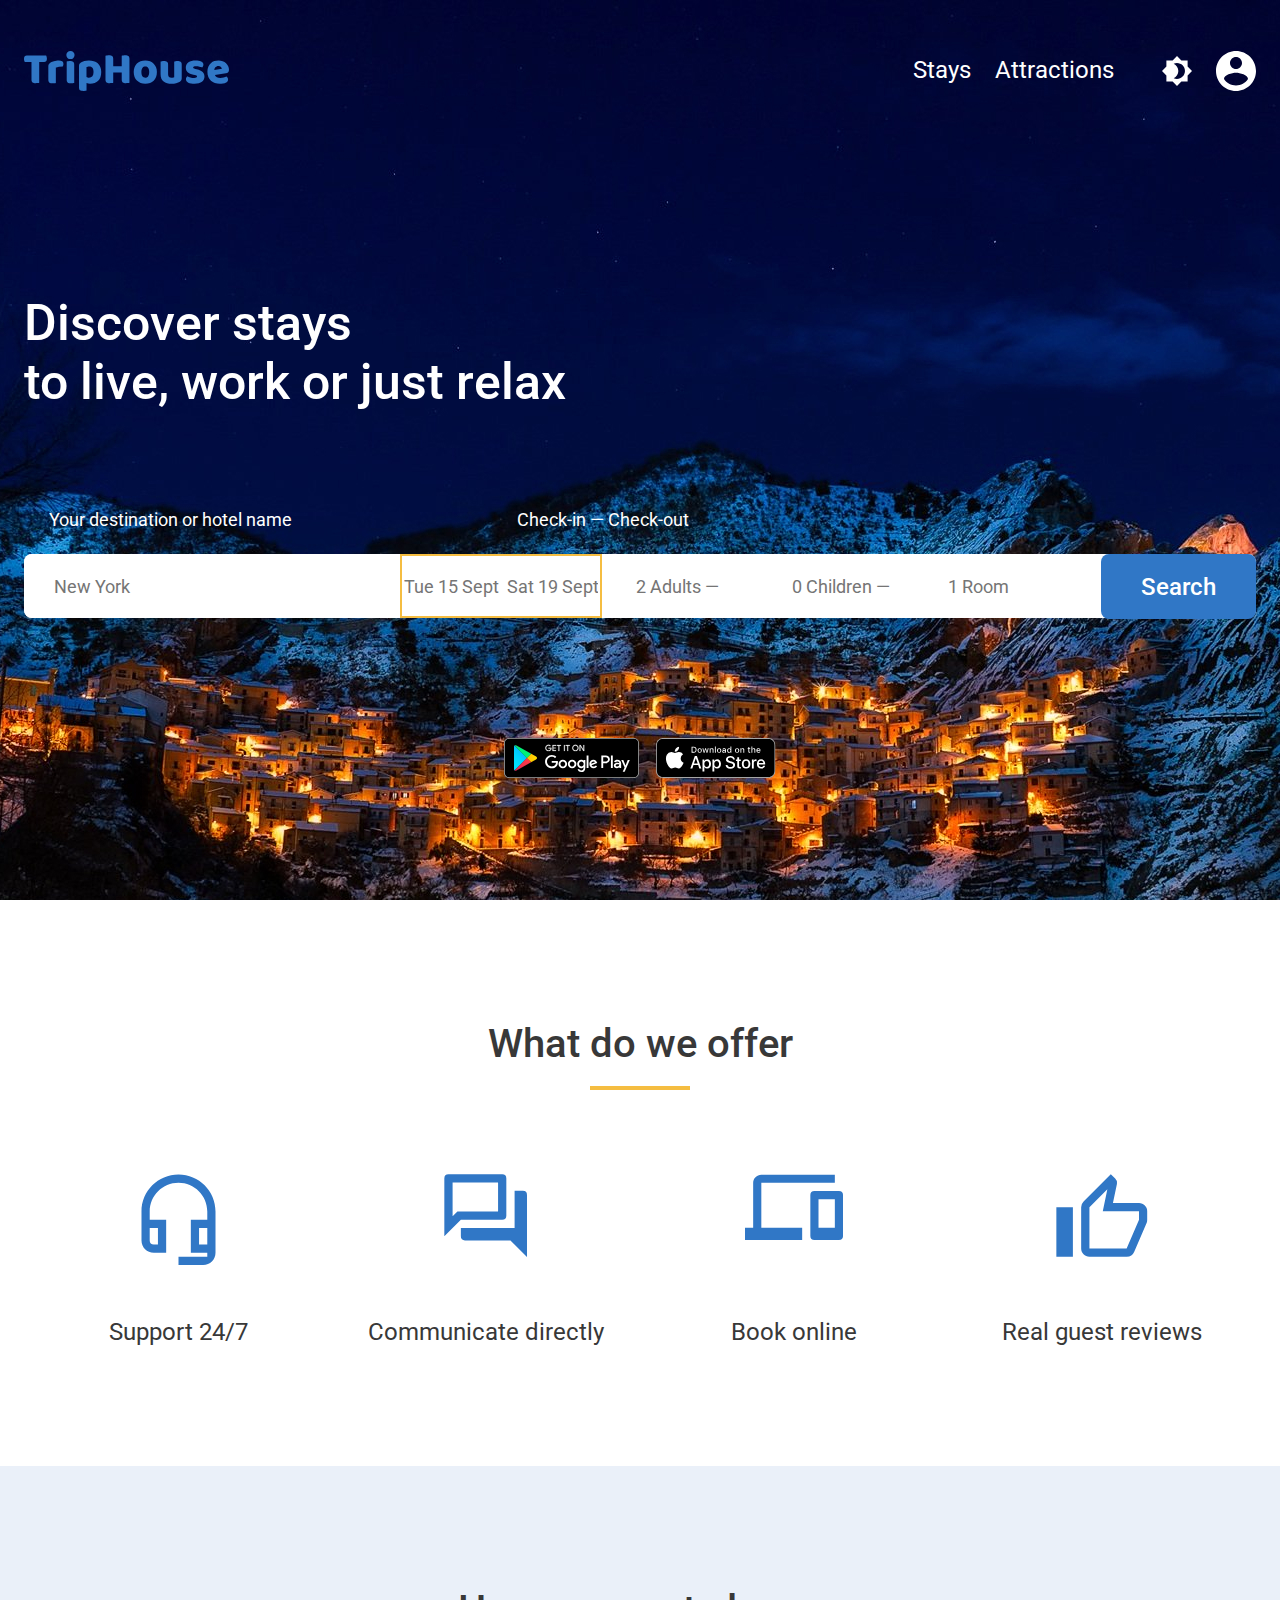
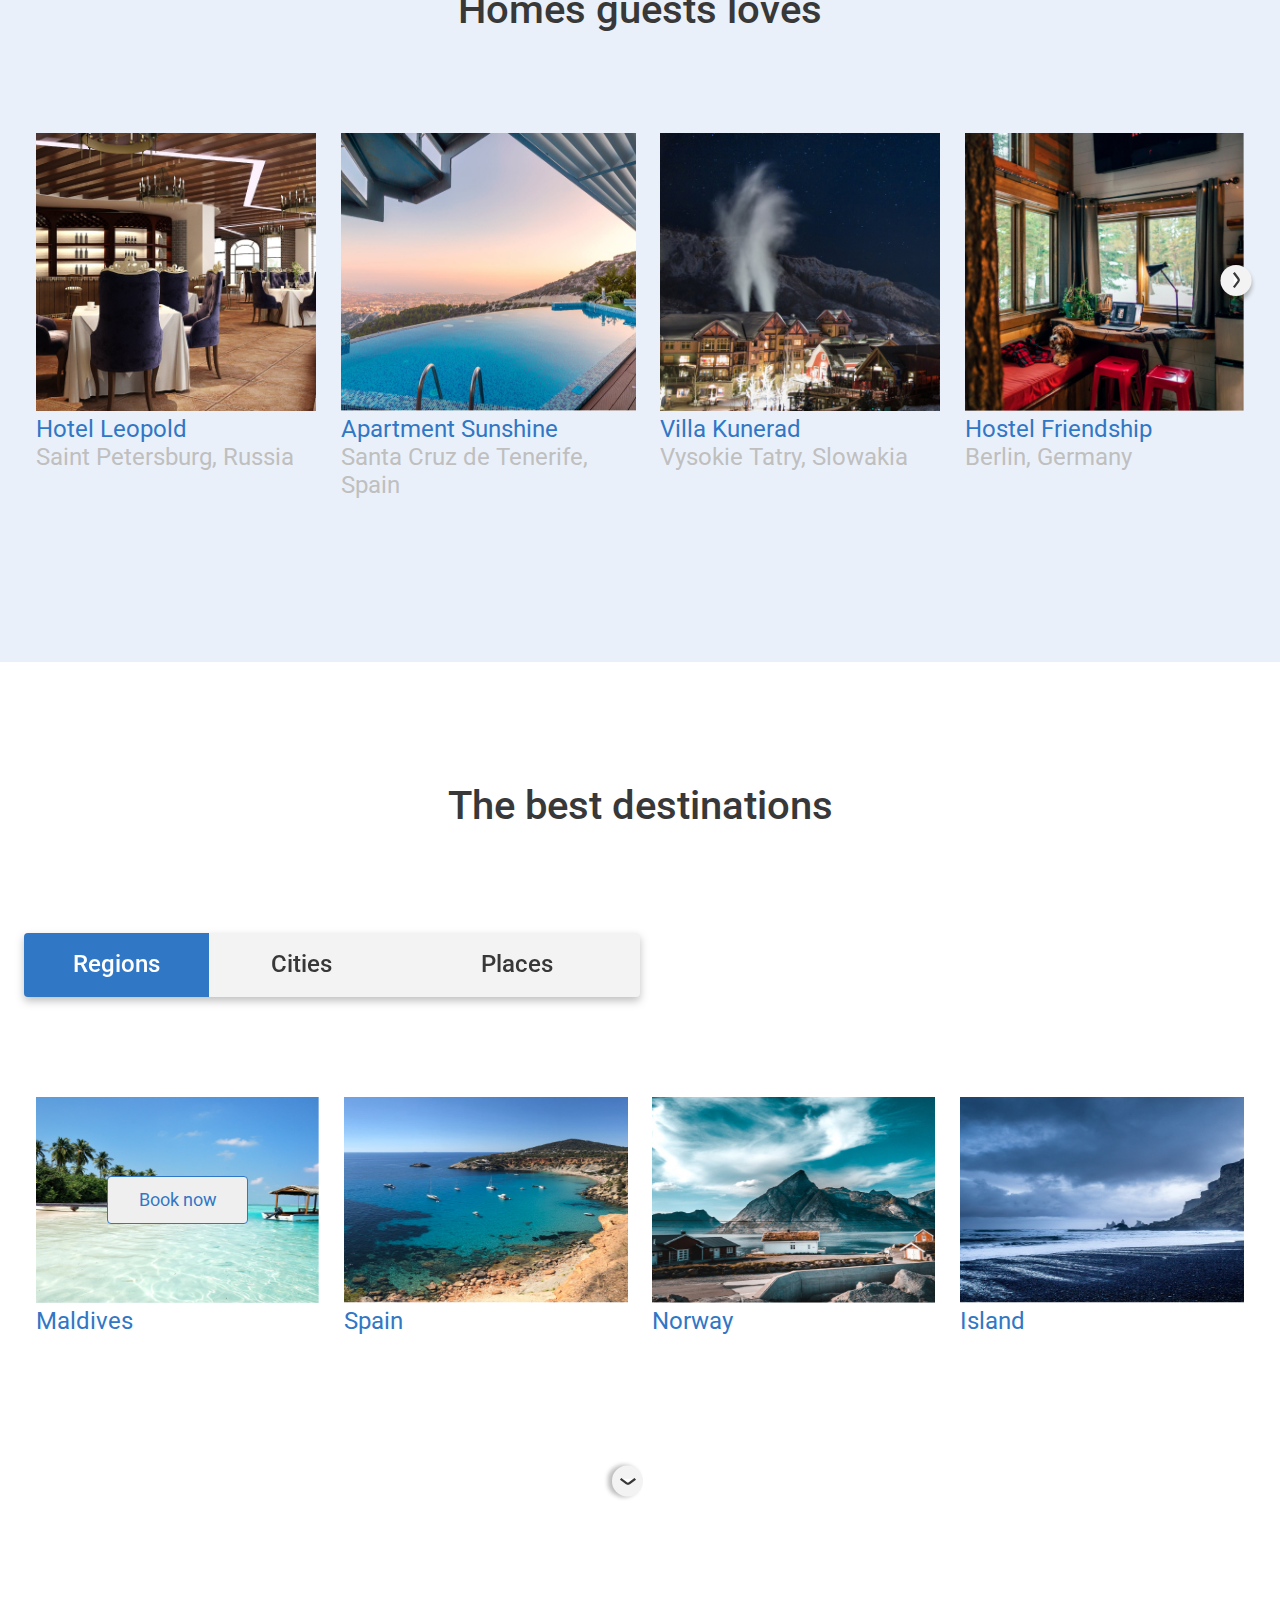
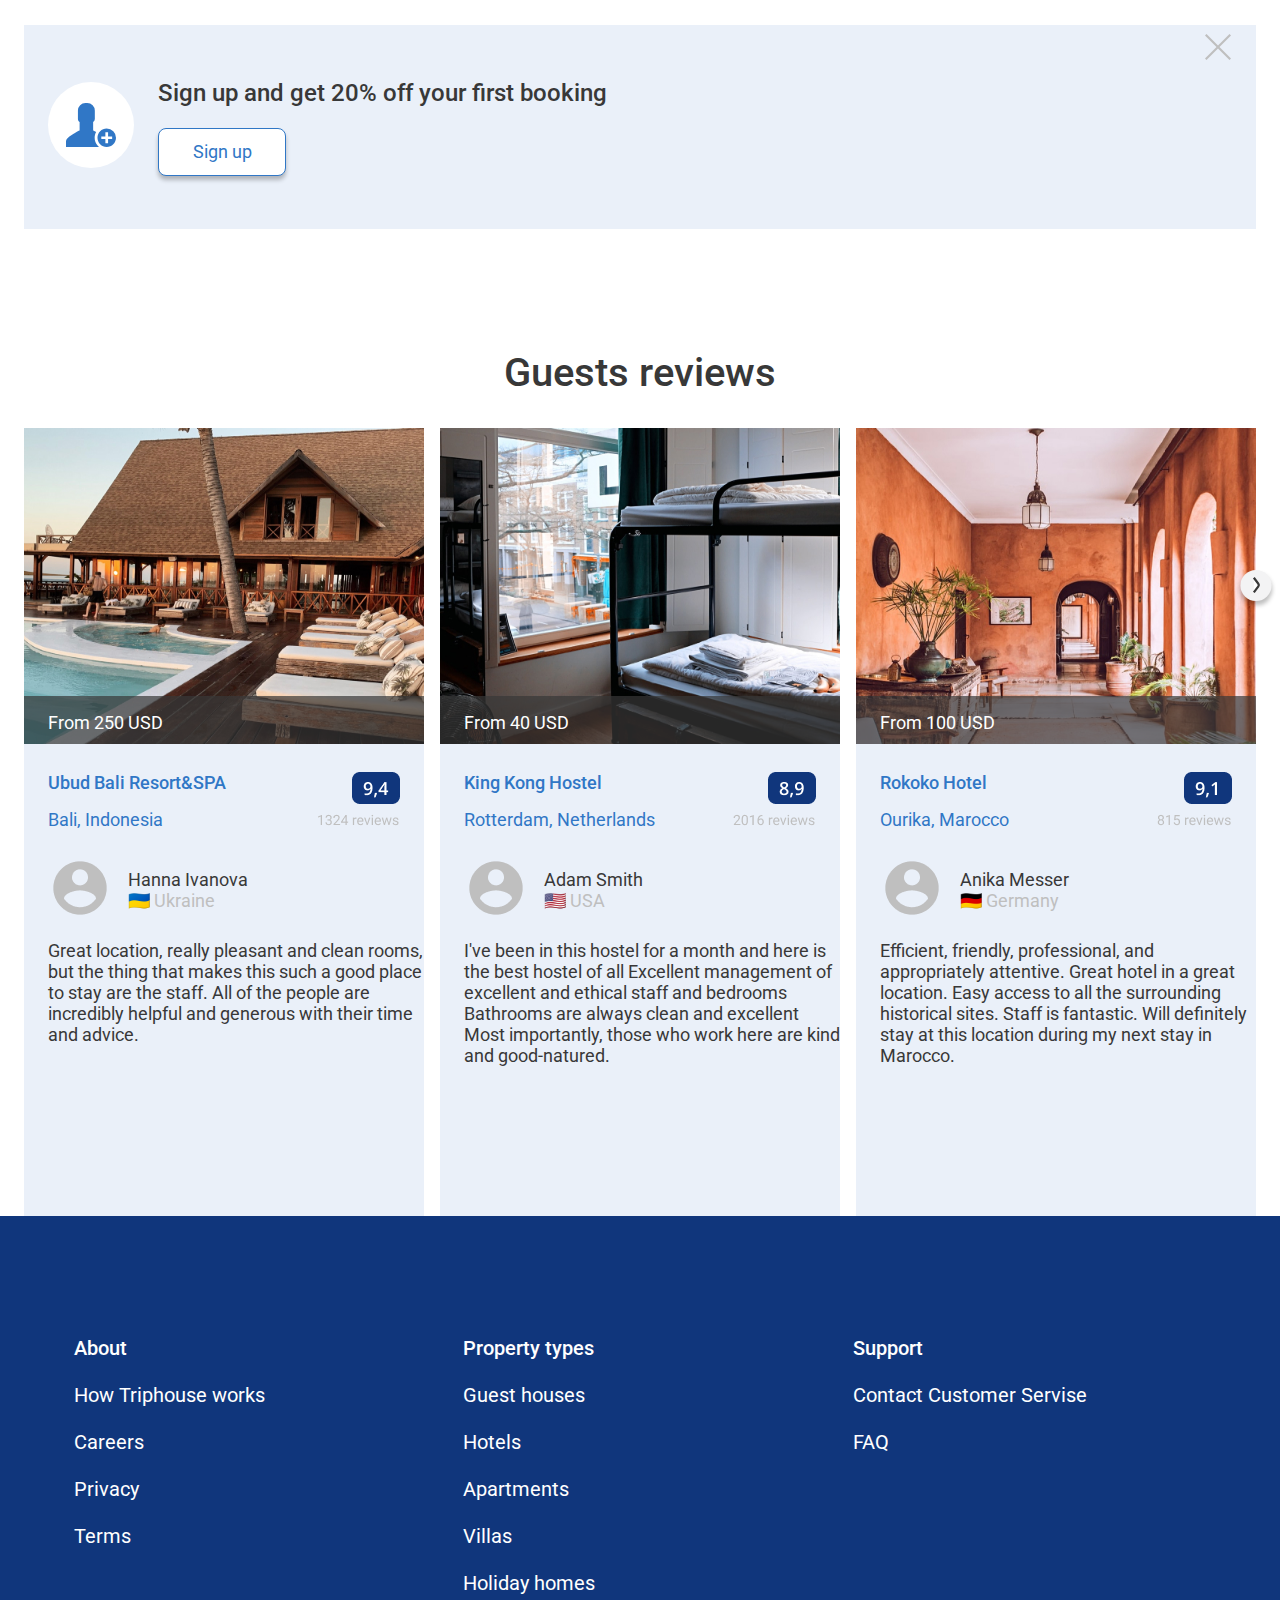
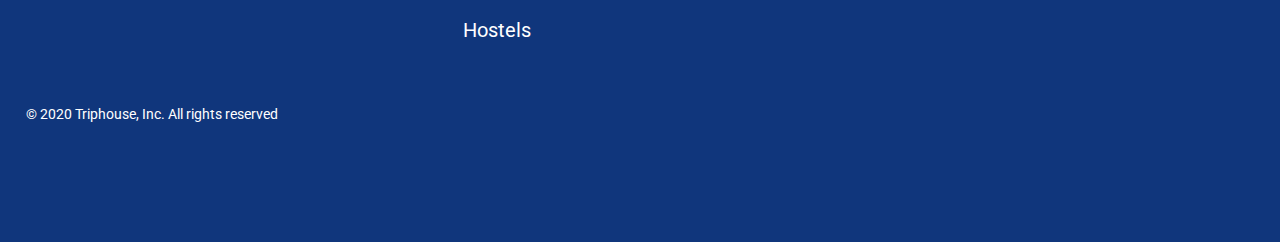
==== commit c0dc686f: "add price for review" ====
--- a/index.html
+++ b/index.html
@@ -395,6 +395,9 @@
           <div class="review col-lg-4">
             <h1 class="reviews__header-section-mobile "> Reviews</h1>
   <img class="review-photo" src="./img/Bali-photo.jpg" alt="Bali">
+  <div class="price">
+       <p class="price__text">From 250 USD</p>         
+  </div>
   <div class="review__head">
     <div class="review__place">
       <p class="review-hotel">Ubud Bali Resort&SPA</p>
@@ -419,10 +422,19 @@
       <div class="review__text">
         <p> Great location, really pleasant and clean rooms, but the thing that makes this such a good place to stay are the staff. All of the people are incredibly helpful and generous with their time and advice. </p>
       </div>
+      <div class="dots-wrapper">
+        <span class="dot active"></span>
+        <span class="dot"></span>
+        <span class="dot"></span>
+        <span class="dot"></span>
+      </div>
   </div>
           </div>
           <div class="review col-lg-4 Netherlands">
             <img class="review-photo" src="./img/netherlands-photo.jpg" alt="Netherlands">
+            <div class="price">
+               <p class="price__text">From 40 USD</p> 
+            </div>
             <div class="review__head">
               <div class="review__place">
                 <p class="review-hotel">King Kong Hostel</p>
@@ -437,6 +449,7 @@
                 <div class="data">
                  <div>
                <img src="./img/AccountCircle-review.png" alt="ava" class="avatar">
+             
                </div> 
               <div class="name-country">
                 <h4>Adam Smith</h4>
@@ -453,6 +466,14 @@
                     </div>
           <div class="review col-lg-4 " id="marocco">
             <img class="review-photo" src="./img/morocco-photo.jpg" alt="Marocco">
+            <div class="price">
+              <p class="price__text"> 
+                From 100 USD
+              </p>
+            </div>
+            <svg class="review-photo__arrow">
+              <use href="#arrow" />
+            </svg>
             <div class="review__head">
               <div class="review__place">
                 <p class="review-hotel">Rokoko Hotel</p>
@@ -462,6 +483,7 @@
                 <img src="./img/score-third.png" alt="score">
               </div>
             </div>
+        
             <div class="rev">
               <div class="reviewer">
                 <div class="data">
--- a/style.css
+++ b/style.css
@@ -600,6 +600,7 @@
 }
 
 .review {
+  position: relative;
   margin-right: 16px;
   background: #eaf0f9;
 }
@@ -663,6 +664,27 @@
   height: 40%;
   padding: 0;
 }
+
+.price {
+  position: absolute;
+  height: 48px;
+  width: 400px;
+  max-width: 100%;
+  background: rgba(56, 56, 56, 0.7);
+  top: 34%;
+}
+
+.price__text {
+  font-family: "Roboto";
+  font-style: normal;
+  font-weight: 400;
+  font-size: 18px;
+  line-height: 21px;
+  color: white;
+  padding-left: 24px;
+  padding-top: 16px;
+}
+
 .rev {
   display: flex;
   flex-direction: column;
@@ -670,13 +692,29 @@
 
 #marocco {
   margin: 0;
-}
+  position: relative;
+}
+
+.review-photo__arrow {
+  position: absolute;
+  width: 40px;
+  height: 40px;
+  top: 18%;
+  right: -5%;
+}
+
 [class*="col-"] {
   padding: 0;
 }
+
 .reviews__header-section-mobile {
   display: none;
 }
+
+.dots-wrapper {
+  display: none;
+}
+
 footer {
   color: #fff;
   background-color: #10367c;
@@ -1315,6 +1353,7 @@
   }
 
   .review {
+    height: 100%;
     width: 100%;
     margin: 0;
   }
@@ -1340,6 +1379,43 @@
     padding-top: 40px;
   }
 
+  .price {
+    display: none;
+  }
+
+  .dots-wrapper {
+    display: block;
+  }
+
+  .dots-wrapper {
+    display: flex;
+    justify-content: center;
+    margin-top: 32px;
+    margin-bottom: 40px;
+  }
+
+  .dot.active {
+    border: 1px solid #000000;
+    background-color: #000000;
+  }
+
+  span {
+    width: 15px;
+    height: 15px;
+    border-radius: 50%;
+    border: 1px solid #000000;
+    margin-right: 10px;
+    cursor: pointer;
+  }
+
+  span:last-child {
+    margin-right: 0;
+  }
+
+  .review__text {
+    padding-bottom: 0;
+  }
+
   .footer__link--header {
     font-family: "Roboto", sans-serif;
     font-weight: 500;
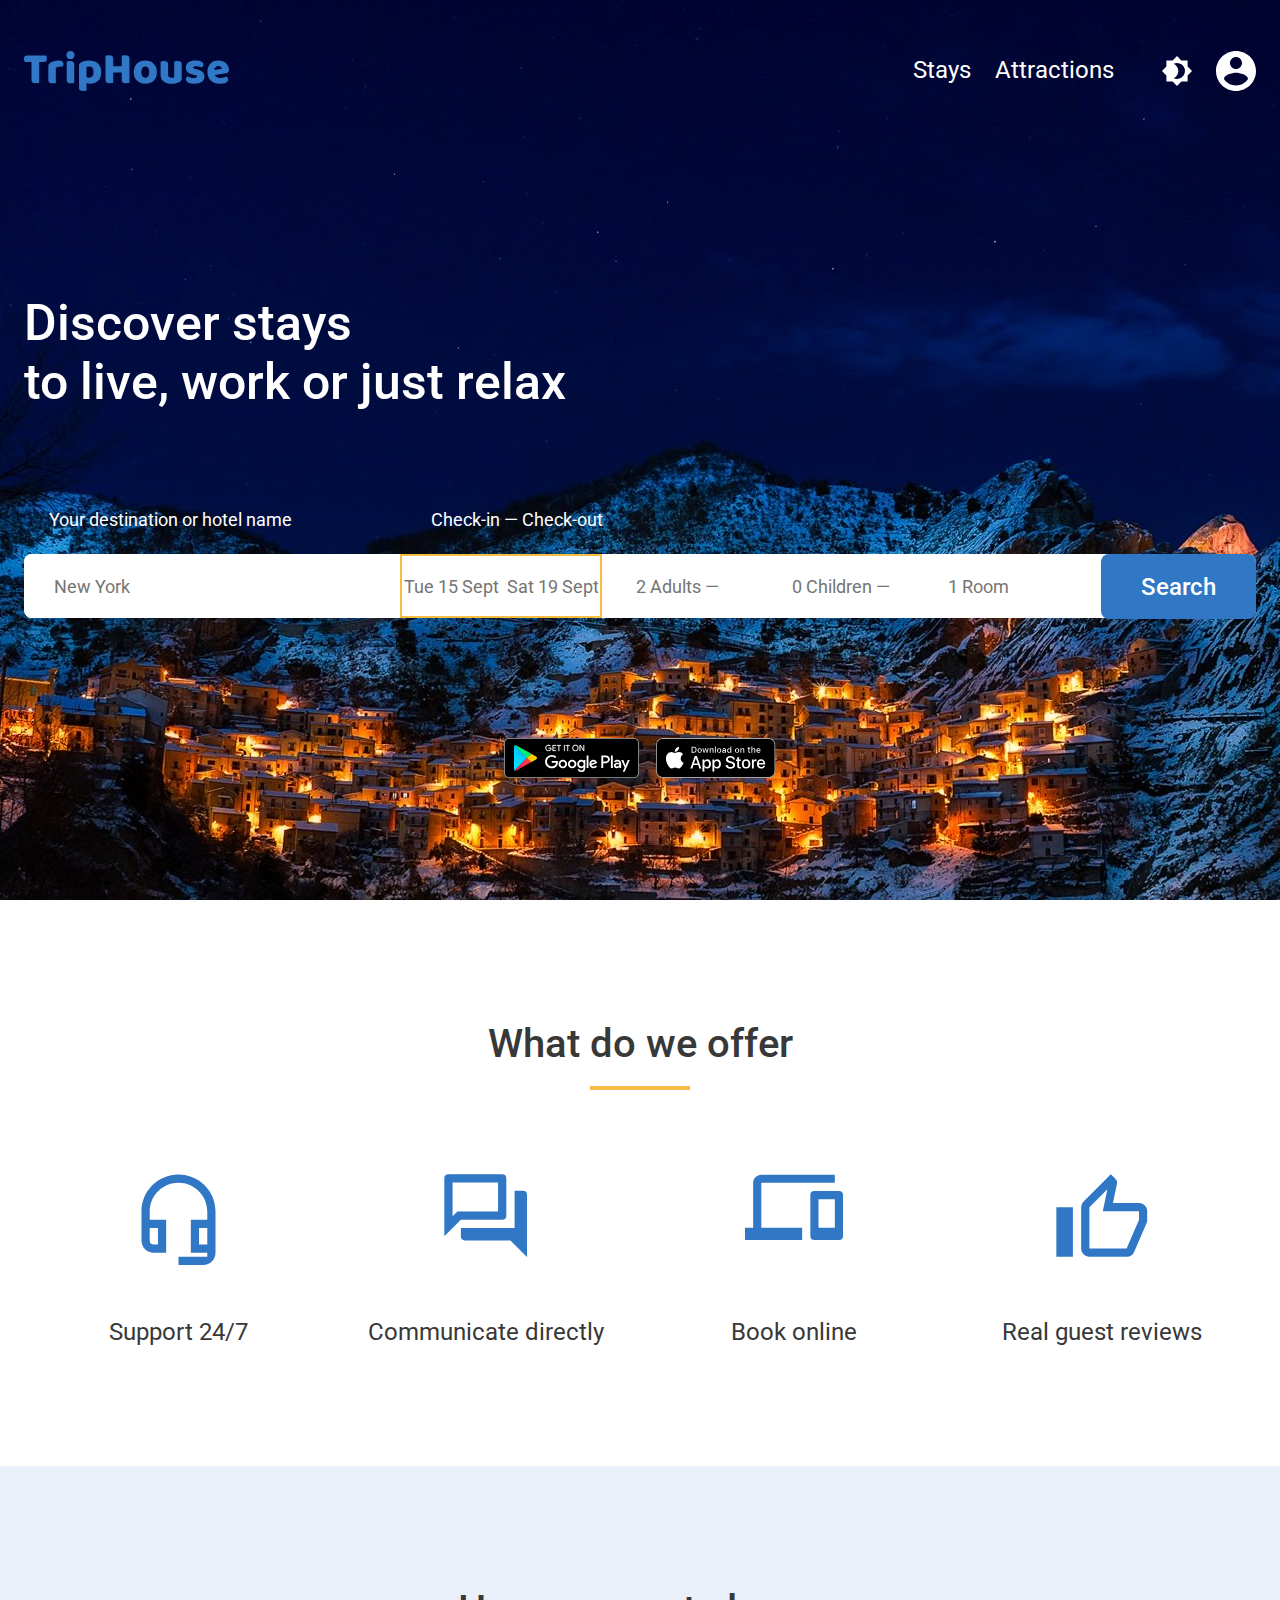
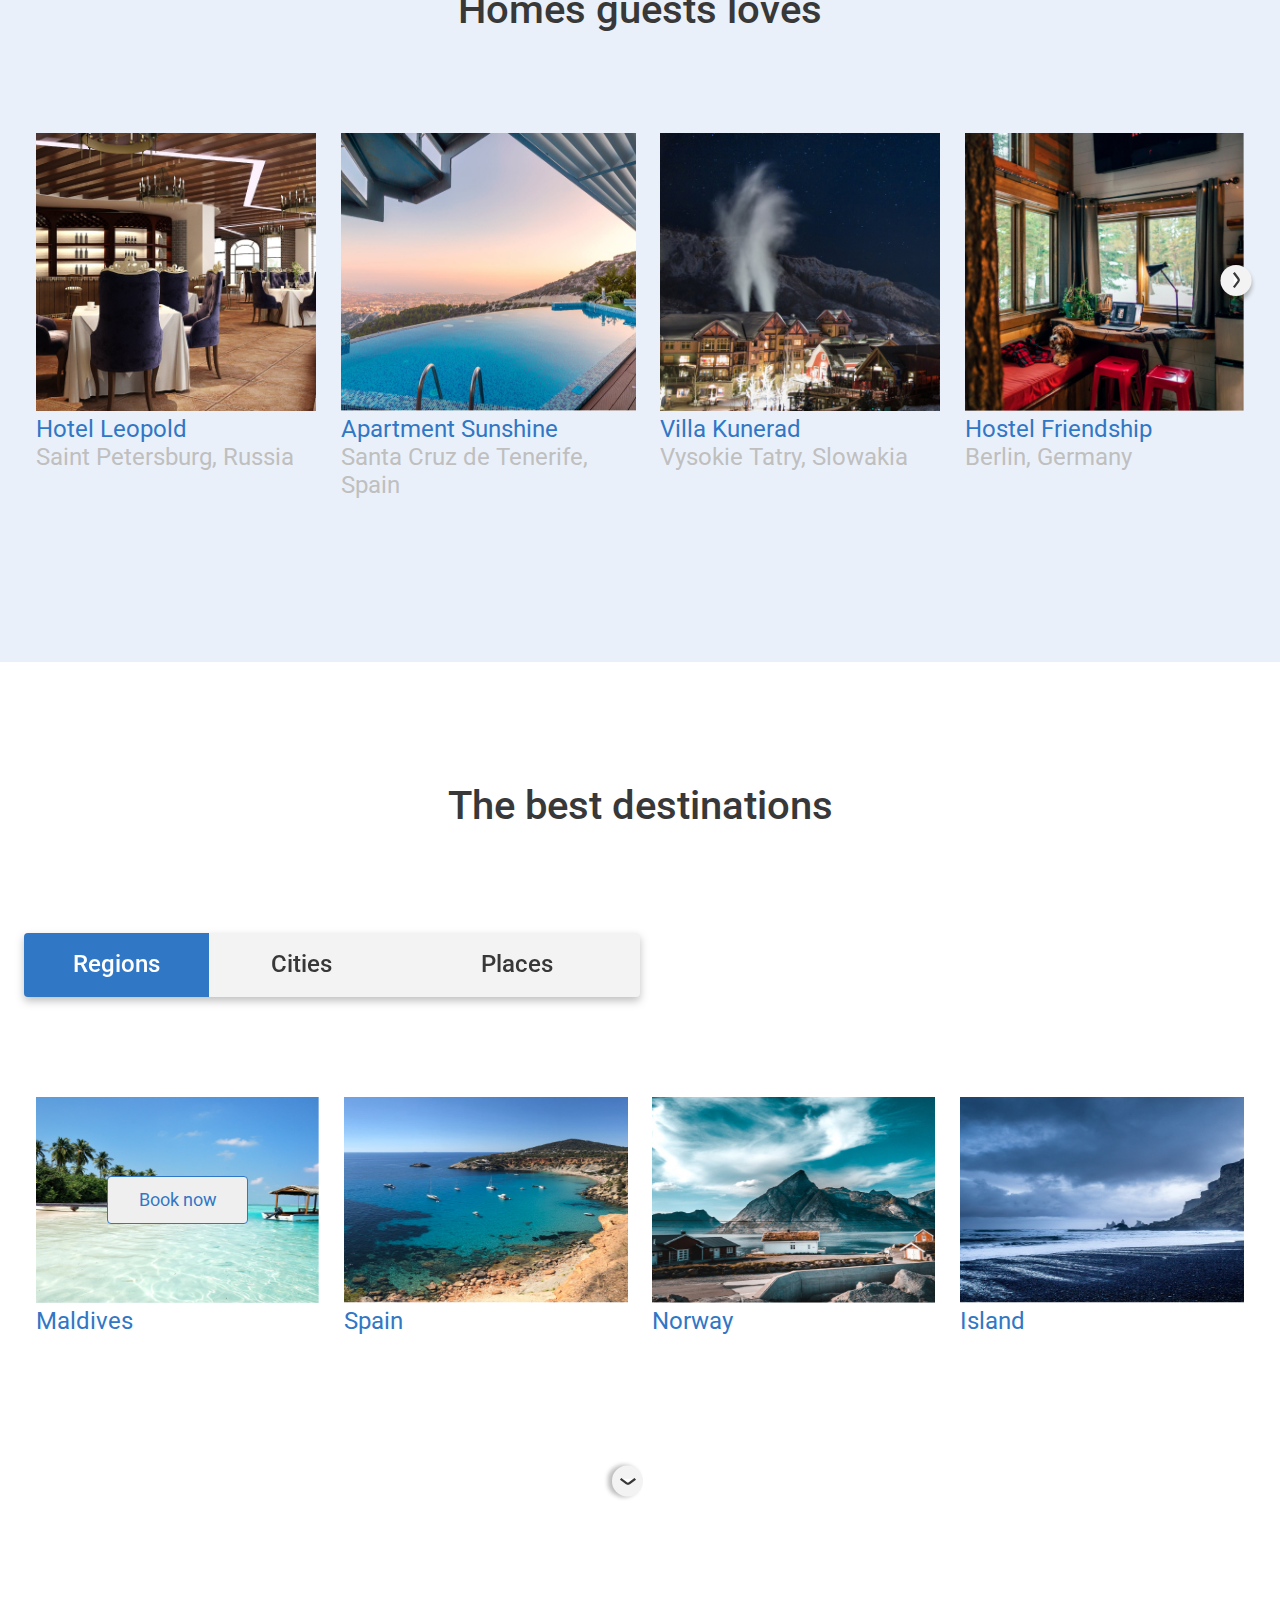
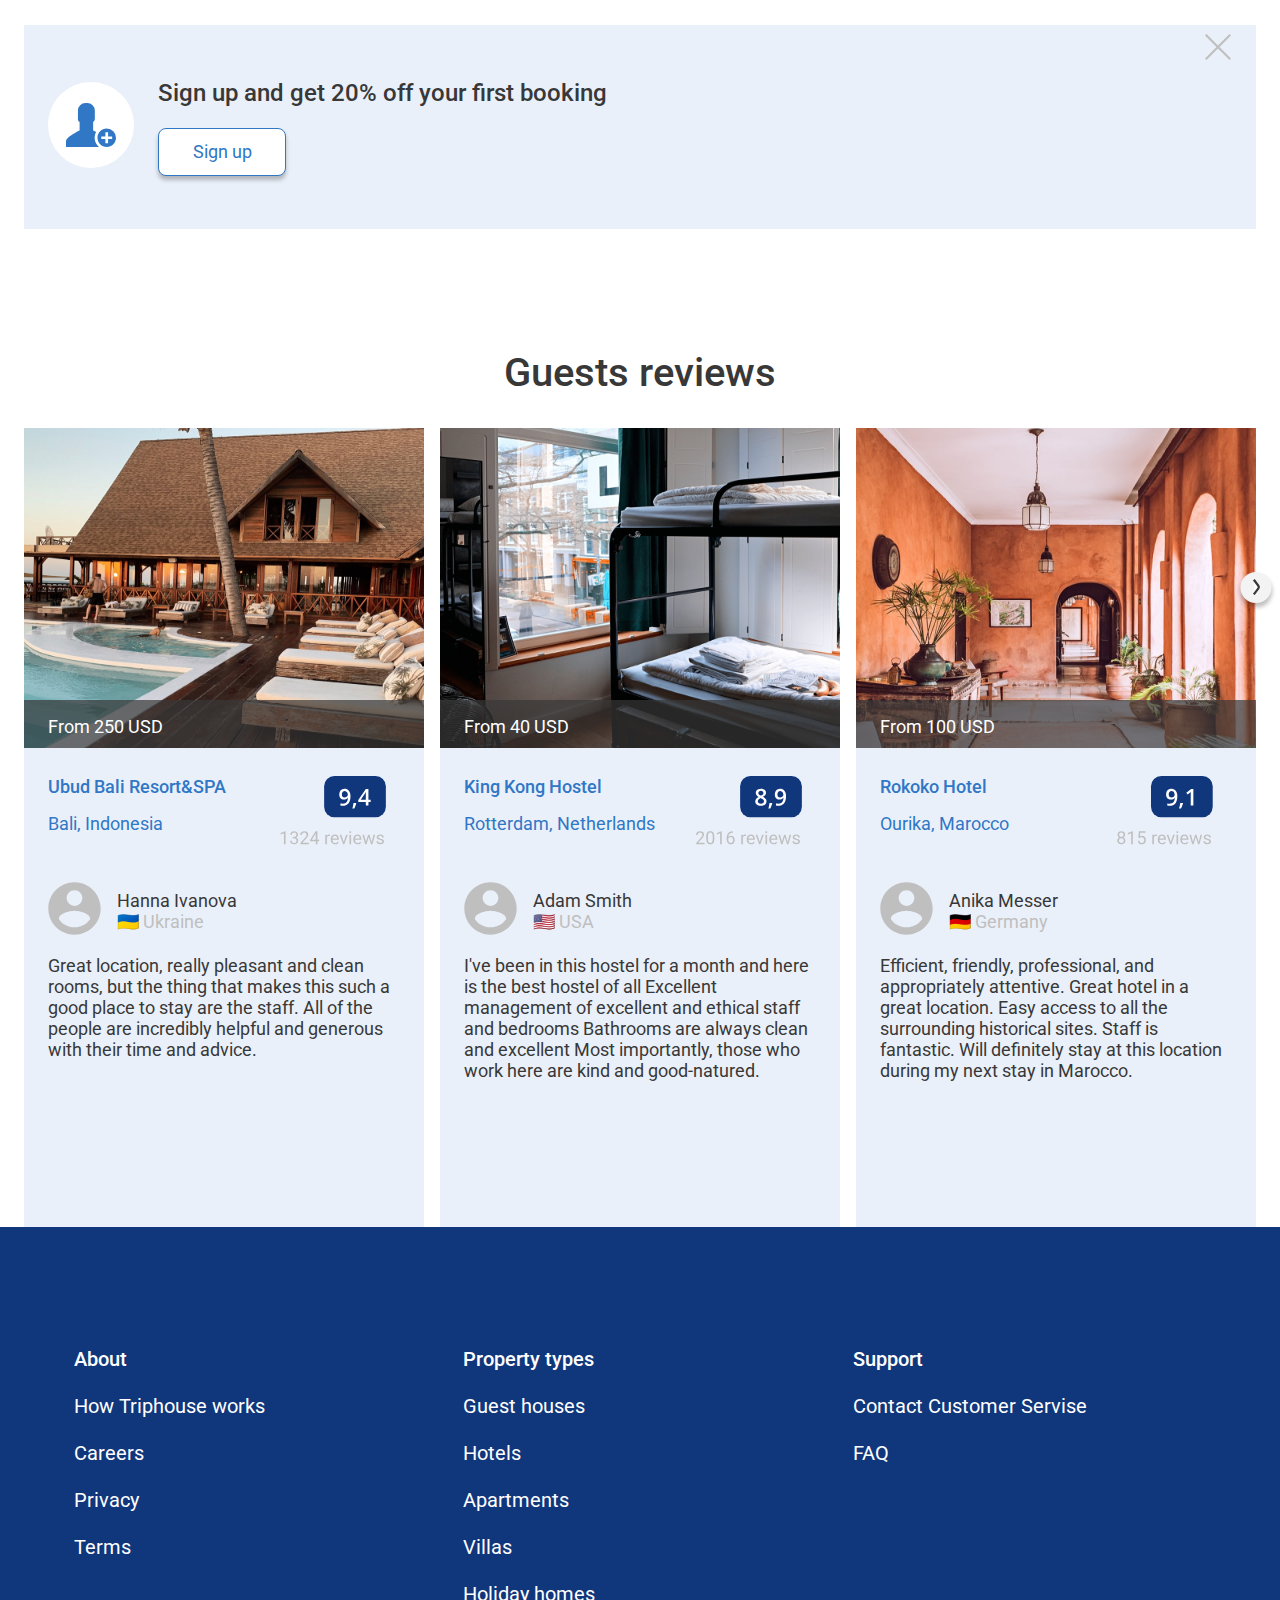
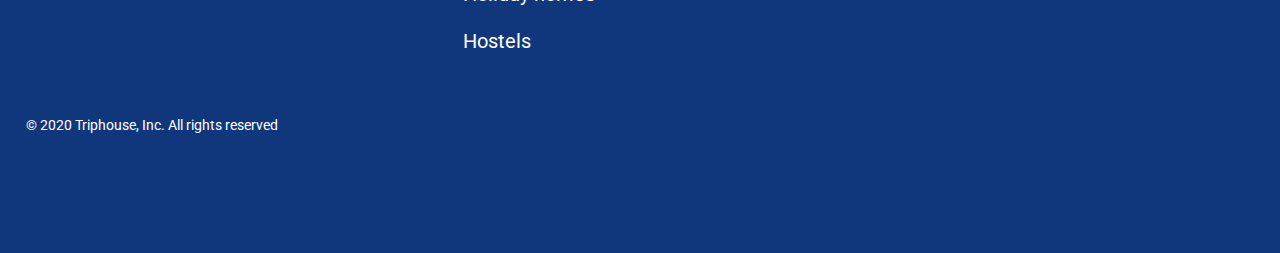
==== commit cc910737: "edit svg pictures" ====
--- a/index.html
+++ b/index.html
@@ -78,20 +78,36 @@
       </defs>
      </symbol>
 
-     <symbol id="logo-footer" viewBox="0 0 98 19">
+    <symbol id="logo-footer" viewBox="0 0 98 19">
       <path fill="#fff" d="M.402 5.236a2.781 2.781 0 0 1-.275-.641A2.849 2.849 0 0 1 0 3.74c0-.556.12-.954.36-1.197.254-.242.578-.363.973-.363h9.225c.098.157.19.37.275.641.084.27.127.556.127.855 0 .556-.127.955-.381 1.197-.24.242-.557.363-.952.363H7.278v9.874a5.825 5.825 0 0 1-.74.129 7.45 7.45 0 0 1-.974.064 3.98 3.98 0 0 1-.867-.086 1.407 1.407 0 0 1-.614-.256 1.154 1.154 0 0 1-.38-.535c-.085-.228-.127-.527-.127-.897V5.236H.402ZM15.226 15.174a4.883 4.883 0 0 1-.677.129 6.522 6.522 0 0 1-.931.064c-.31 0-.593-.022-.847-.064a1.408 1.408 0 0 1-.613-.257c-.17-.128-.303-.3-.402-.513-.085-.228-.127-.52-.127-.876V7.245c0-.327.056-.605.17-.833a2.07 2.07 0 0 1 .528-.641c.226-.186.5-.35.825-.492a8.075 8.075 0 0 1 2.264-.663 7.14 7.14 0 0 1 1.227-.106c.677 0 1.213.135 1.608.406.395.256.593.684.593 1.282 0 .2-.029.399-.085.598a2.784 2.784 0 0 1-.212.513 9.948 9.948 0 0 0-1.82.171c-.295.057-.577.121-.845.193a3.238 3.238 0 0 0-.656.213v7.288ZM20.243 1.924c0-.542.176-.998.529-1.368.367-.37.846-.556 1.439-.556.592 0 1.065.185 1.417.556.367.37.55.826.55 1.368 0 .54-.183.997-.55 1.367-.352.37-.825.556-1.417.556-.593 0-1.072-.185-1.44-.556-.352-.37-.528-.826-.528-1.367Zm3.766 13.25c-.155.029-.388.065-.698.107-.296.057-.6.086-.91.086-.31 0-.592-.022-.846-.064a1.408 1.408 0 0 1-.614-.257c-.17-.128-.303-.3-.402-.513-.085-.228-.127-.52-.127-.876V4.958c.155-.028.381-.064.677-.106.31-.057.62-.086.931-.086.31 0 .585.021.825.064.254.043.466.128.635.257.17.128.296.306.38.534.1.214.149.499.149.855v8.698ZM31.017 4.488c.846 0 1.63.114 2.348.342.734.214 1.362.549 1.884 1.005.521.456.93 1.033 1.227 1.73.296.685.444 1.504.444 2.459 0 .912-.127 1.71-.38 2.393a4.794 4.794 0 0 1-1.08 1.732 4.447 4.447 0 0 1-1.693 1.025c-.648.228-1.375.342-2.179.342-.606 0-1.17-.092-1.692-.277v3.547a4.87 4.87 0 0 1-.677.128 5.26 5.26 0 0 1-.953.086c-.31 0-.592-.021-.846-.064a1.408 1.408 0 0 1-.613-.257 1.153 1.153 0 0 1-.381-.534c-.085-.214-.127-.499-.127-.855V7.032c0-.385.077-.699.233-.94.169-.243.395-.464.677-.663.437-.285.98-.513 1.629-.684.649-.171 1.375-.257 2.179-.257Zm.042 8.164c1.453 0 2.18-.876 2.18-2.628 0-.912-.184-1.589-.55-2.03-.353-.442-.868-.663-1.545-.663-.268 0-.508.035-.72.107a2.472 2.472 0 0 0-.55.213v4.702c.17.086.353.157.55.214.198.057.41.085.635.085ZM50.418 15.11a5.827 5.827 0 0 1-.74.129 7.451 7.451 0 0 1-.974.064 3.98 3.98 0 0 1-.867-.086 1.406 1.406 0 0 1-.614-.256 1.154 1.154 0 0 1-.38-.535c-.085-.228-.128-.527-.128-.897v-3.334h-4.062v4.915a5.827 5.827 0 0 1-.74.129 7.452 7.452 0 0 1-.974.064 3.98 3.98 0 0 1-.867-.086 1.406 1.406 0 0 1-.614-.256 1.153 1.153 0 0 1-.38-.535c-.085-.228-.128-.527-.128-.897V2.244c.155-.028.402-.064.74-.107.34-.057.664-.085.974-.085.325 0 .607.028.846.085.254.043.466.128.635.257.17.128.296.306.381.534.085.228.127.527.127.898v3.42h4.062V2.243c.155-.028.402-.064.74-.107.34-.057.664-.085.974-.085.325 0 .607.028.846.085.254.043.466.128.635.257.17.128.296.306.381.534.085.228.127.527.127.898V15.11ZM63.533 10.002c0 .884-.134 1.674-.402 2.373a4.74 4.74 0 0 1-1.142 1.73c-.48.47-1.058.827-1.735 1.07-.677.242-1.432.363-2.264.363-.833 0-1.587-.129-2.264-.385a5.168 5.168 0 0 1-1.756-1.09 5.101 5.101 0 0 1-1.122-1.753c-.268-.684-.402-1.453-.402-2.308 0-.84.134-1.603.402-2.287a4.88 4.88 0 0 1 1.122-1.73 5.006 5.006 0 0 1 1.756-1.112c.677-.257 1.431-.385 2.264-.385.832 0 1.587.136 2.264.406a4.796 4.796 0 0 1 1.735 1.112 4.74 4.74 0 0 1 1.142 1.73c.268.685.402 1.44.402 2.266Zm-7.405 0c0 .87.162 1.54.486 2.01.339.455.805.683 1.397.683s1.044-.235 1.354-.705c.324-.47.487-1.133.487-1.988s-.163-1.51-.487-1.966c-.324-.47-.783-.705-1.375-.705-.593 0-1.051.235-1.376.705-.324.456-.486 1.111-.486 1.966ZM65.288 4.958a4.86 4.86 0 0 1 .656-.128c.31-.043.627-.064.952-.064.31 0 .585.021.825.064.254.043.465.128.635.257.169.128.296.306.38.534.1.214.149.499.149.855v4.595c0 .584.14 1.004.423 1.26.282.243.691.364 1.227.364a2.909 2.909 0 0 0 1.27-.256v-7.48a4.86 4.86 0 0 1 .655-.129c.31-.043.628-.064.953-.064.31 0 .585.021.825.064.254.043.465.128.634.257.17.128.297.306.381.534.099.214.148.499.148.855v6.497c0 .712-.296 1.247-.888 1.603-.494.313-1.086.548-1.778.705a9.061 9.061 0 0 1-2.221.257 8.284 8.284 0 0 1-2.116-.257 4.688 4.688 0 0 1-1.65-.79 3.547 3.547 0 0 1-1.08-1.368c-.253-.57-.38-1.254-.38-2.052V4.958ZM86.277 12.097c0 1.083-.402 1.93-1.206 2.543-.804.613-1.989.92-3.554.92a9.954 9.954 0 0 1-1.65-.13 5.12 5.12 0 0 1-1.313-.384 2.568 2.568 0 0 1-.846-.684 1.587 1.587 0 0 1-.296-.962c0-.341.07-.627.212-.854.14-.243.31-.442.507-.599.41.228.875.435 1.397.62.536.17 1.15.256 1.84.256.438 0 .77-.064.995-.192.24-.128.36-.3.36-.513 0-.2-.085-.356-.254-.47-.17-.114-.452-.207-.847-.278l-.634-.128c-1.228-.242-2.144-.62-2.75-1.133-.593-.527-.89-1.275-.89-2.244 0-.527.113-1.004.339-1.432.226-.427.543-.784.952-1.069.41-.285.896-.505 1.46-.662a7.267 7.267 0 0 1 1.904-.235c.522 0 1.009.043 1.46.128.466.071.868.185 1.206.342.339.157.607.363.804.62.198.242.296.534.296.876 0 .328-.063.613-.19.855a1.8 1.8 0 0 1-.444.577 2.274 2.274 0 0 0-.508-.214 5.065 5.065 0 0 0-.74-.213 7.702 7.702 0 0 0-.826-.171 4.727 4.727 0 0 0-.74-.065c-.466 0-.826.057-1.08.171-.253.1-.38.264-.38.492 0 .157.07.285.211.385.141.1.41.192.804.278l.656.15c1.354.313 2.313.747 2.878 1.303.578.541.867 1.247.867 2.116ZM93.557 15.538a7.663 7.663 0 0 1-2.328-.342 5.5 5.5 0 0 1-1.861-1.069c-.522-.47-.938-1.061-1.249-1.774-.296-.712-.444-1.546-.444-2.5 0-.94.148-1.746.444-2.415.31-.684.713-1.24 1.206-1.667a4.56 4.56 0 0 1 1.693-.962 6.061 6.061 0 0 1 1.946-.32c.748 0 1.425.113 2.032.341.62.228 1.15.542 1.586.94.452.4.797.877 1.037 1.432A4.32 4.32 0 0 1 98 9.02c0 .485-.134.855-.402 1.111-.268.257-.642.42-1.121.492l-5.226.79c.155.471.472.827.952 1.07.48.227 1.03.341 1.65.341.578 0 1.121-.07 1.63-.213.521-.157.944-.335 1.269-.535.225.143.416.342.57.599.156.256.234.527.234.812 0 .641-.296 1.118-.889 1.432-.451.242-.96.406-1.523.491-.565.086-1.094.129-1.587.129Zm-.593-8.4c-.338 0-.634.057-.888.171-.24.114-.438.264-.593.45-.155.17-.275.37-.36.598-.07.213-.112.434-.126.662l3.618-.598c-.043-.285-.198-.57-.466-.855-.268-.285-.663-.428-1.185-.428Z"/>
-      </symbol>
-
-
-      <symbol id="arrow" viewBox="0 0 36 36">
+    </symbol>
+
+
+    <symbol id="arrow" viewBox="0 0 36 36">
         <g filter="url(#a)"><circle cx="18" cy="14" r="14" fill="#F3F3F4"/><path fill="#fff" stroke="#383838" stroke-width="2" d="m16.059 20.177 4.041-5.389a2 2 0 0 0 0-2.4L16.059 7"/></g><defs><filter id="a" width="36" height="36" x="0" y="0" color-interpolation-filters="sRGB" filterUnits="userSpaceOnUse"><feFlood flood-opacity="0" result="BackgroundImageFix"/><feColorMatrix in="SourceAlpha" result="hardAlpha" values="0 0 0 0 0 0 0 0 0 0 0 0 0 0 0 0 0 0 127 0"/><feOffset dy="4"/><feGaussianBlur stdDeviation="2"/><feColorMatrix values="0 0 0 0 0 0 0 0 0 0 0 0 0 0 0 0 0 0 0.25 0"/><feBlend in2="BackgroundImageFix" result="effect1_dropShadow_702_79"/><feBlend in="SourceGraphic" in2="effect1_dropShadow_702_79" result="shape"/></filter></defs>
-        </symbol>
-
-        <symbol id="accont-img" viewBox="0 0 86 86"  >
+    </symbol>
+
+     <symbol id="accont-img" viewBox="0 0 86 86"  >
           <circle cx="43" cy="43" r="43" fill="#fff"/>
           <path fill="#3077C6" d="M46.652 55.748c0-2.056.511-4.03 1.473-5.79a54.137 54.137 0 0 0-2.782-1.472.362.362 0 0 1-.205-.338v-8.08a3.776 3.776 0 0 0 1.688-3.141v-8.378A7.55 7.55 0 0 0 39.276 21h-1.8a7.55 7.55 0 0 0-7.549 7.55v8.377c0 1.31.675 2.465 1.688 3.14v8.081a.38.38 0 0 1-.205.338c-1.155.562-6.75 3.386-11.937 7.651A4.04 4.04 0 0 0 18 59.277v5.739h32.979a10.52 10.52 0 0 1-.788-.726 12.01 12.01 0 0 1-3.54-8.542Z"/>
           <path fill="#3077C6" d="M58.732 46.48c-5.114 0-9.267 4.154-9.267 9.268 0 5.115 4.153 9.268 9.267 9.268 5.115 0 9.268-4.153 9.268-9.268a9.266 9.266 0 0 0-9.268-9.267ZM64.154 57.1h-4.071v4.07h-2.7V57.1H53.31v-2.701h4.071v-4.071h2.7v4.071h4.072v2.7Z"/>
-          </symbol>
+      </symbol>
+
+     <symbol id="score_hanna" viewBox="0 0 83 56">
+        <path fill="#BFBFBF" d="M4.983 53H3.712v-8.429l-2.55.937v-1.149L4.785 43h.198V53Zm5.544-5.592h.95c.598-.009 1.067-.166 1.409-.471.341-.306.512-.718.512-1.238 0-1.166-.58-1.75-1.743-1.75-.547 0-.984.157-1.312.472-.324.31-.486.722-.486 1.237H8.593c0-.788.287-1.442.861-1.962.579-.524 1.313-.786 2.201-.786.94 0 1.675.248 2.208.745.534.497.8 1.187.8 2.072 0 .433-.141.852-.424 1.257a2.518 2.518 0 0 1-1.141.91c.546.173.968.46 1.264.86.301.402.451.892.451 1.47 0 .894-.291 1.603-.875 2.127-.583.524-1.342.786-2.276.786-.934 0-1.695-.253-2.283-.76-.583-.505-.875-1.173-.875-2.002h1.271c0 .524.171.943.513 1.258.342.314.8.471 1.374.471.61 0 1.078-.159 1.401-.478.324-.319.486-.777.486-1.374 0-.579-.178-1.023-.533-1.333-.356-.31-.868-.47-1.539-.479h-.95v-1.032ZM23.071 53H16.55v-.91l3.445-3.827c.51-.58.861-1.048 1.053-1.408.196-.365.294-.741.294-1.128 0-.52-.157-.946-.472-1.279-.314-.332-.734-.499-1.258-.499-.629 0-1.118.18-1.47.54-.346.356-.519.853-.519 1.49h-1.265c0-.916.294-1.656.882-2.221.593-.565 1.383-.848 2.372-.848.925 0 1.657.244 2.195.732.537.483.806 1.127.806 1.934 0 .98-.624 2.147-1.873 3.5l-2.666 2.892h4.997V53Zm6.679-3.343h1.38v1.033h-1.38V53h-1.271v-2.31h-4.533v-.746l4.457-6.897h1.347v6.61Zm-4.368 0h3.096v-4.88l-.15.273-2.946 4.607Zm14.068-2.919a3.79 3.79 0 0 0-.622-.048c-.83 0-1.392.354-1.688 1.06V53h-1.265v-7.397h1.23l.021.855c.415-.66 1.003-.991 1.764-.991.246 0 .433.032.56.096v1.175Zm4.102 6.399c-1.003 0-1.819-.328-2.447-.985-.63-.66-.944-1.542-.944-2.645v-.233c0-.733.14-1.387.417-1.962a3.284 3.284 0 0 1 1.176-1.353 2.958 2.958 0 0 1 1.64-.492c.962 0 1.71.316 2.243.95.533.633.8 1.54.8 2.72v.527h-5.011c.018.73.23 1.32.636 1.77.41.447.93.67 1.558.67.447 0 .825-.09 1.135-.273.31-.182.58-.424.813-.725l.773.602c-.62.953-1.55 1.429-2.79 1.429Zm-.157-6.631c-.51 0-.94.187-1.286.56-.346.37-.56.89-.642 1.559h3.705v-.096c-.037-.642-.21-1.139-.52-1.49-.31-.355-.729-.533-1.258-.533Zm6.856 4.778 1.832-5.68h1.292L50.723 53h-.964l-2.68-7.397h1.292l1.88 5.681ZM55.966 53H54.7v-7.397h1.265V53Zm-1.367-9.358c0-.206.061-.379.184-.52.128-.141.315-.212.56-.212.247 0 .434.07.561.212a.747.747 0 0 1 .192.52.722.722 0 0 1-.192.512c-.127.137-.314.205-.56.205-.246 0-.433-.068-.56-.205a.738.738 0 0 1-.185-.512Zm6.466 9.495c-1.002 0-1.818-.328-2.447-.985-.629-.66-.943-1.542-.943-2.645v-.233c0-.733.139-1.387.417-1.962a3.283 3.283 0 0 1 1.176-1.353 2.958 2.958 0 0 1 1.64-.492c.962 0 1.71.316 2.242.95.534.633.8 1.54.8 2.72v.527h-5.01c.018.73.23 1.32.635 1.77.41.447.93.67 1.559.67.446 0 .825-.09 1.135-.273a2.85 2.85 0 0 0 .813-.725l.773.602c-.62.953-1.55 1.429-2.79 1.429Zm-.157-6.631c-.51 0-.939.187-1.285.56-.346.37-.56.89-.642 1.559h3.704v-.096c-.036-.642-.21-1.139-.519-1.49-.31-.355-.73-.533-1.258-.533Zm11.06 4.75 1.423-5.653h1.264L72.502 53h-1.025l-1.798-5.605L67.929 53h-1.026l-2.146-7.397h1.258l1.456 5.538 1.722-5.538h1.019l1.757 5.654Zm8.286-.218c0-.342-.13-.606-.39-.793-.255-.191-.704-.355-1.346-.492-.638-.137-1.147-.3-1.525-.492-.373-.192-.651-.42-.834-.684a1.65 1.65 0 0 1-.266-.943c0-.606.255-1.119.765-1.538.515-.42 1.171-.63 1.969-.63.839 0 1.517.217 2.037.65.524.433.786.987.786 1.661H80.18c0-.346-.148-.645-.445-.895-.291-.25-.66-.376-1.107-.376-.46 0-.82.1-1.08.3-.26.201-.39.463-.39.787 0 .305.121.535.362.69.242.155.677.303 1.306.444.634.142 1.146.31 1.538.506.392.196.682.433.868.711.192.274.288.609.288 1.005 0 .661-.265 1.192-.793 1.593-.53.396-1.215.595-2.058.595-.593 0-1.117-.105-1.572-.315a2.592 2.592 0 0 1-1.074-.875 2.147 2.147 0 0 1-.382-1.223h1.264c.023.424.192.76.506 1.011.32.246.738.37 1.258.37.478 0 .861-.096 1.148-.288.292-.196.438-.455.438-.779Z"/><rect width="48" height="32" x="35" fill="#10367C" rx="8"/><path fill="#fff" d="M55.492 15.626c0 .762-.055 1.509-.167 2.241a8.315 8.315 0 0 1-.562 2.057 5.456 5.456 0 0 1-1.099 1.696c-.463.486-1.049.867-1.758 1.143-.709.275-1.564.413-2.566.413-.252 0-.545-.015-.88-.044a5.726 5.726 0 0 1-.808-.106v-1.722c.223.064.472.117.747.158.282.035.56.053.835.053 1.084 0 1.928-.203 2.532-.607.609-.404 1.04-.96 1.292-1.67.257-.709.404-1.514.44-2.417h-.106c-.17.281-.384.54-.642.774a2.984 2.984 0 0 1-.958.553c-.38.135-.844.203-1.389.203-.738 0-1.383-.156-1.933-.466a3.202 3.202 0 0 1-1.275-1.354c-.298-.597-.448-1.315-.448-2.153 0-.908.173-1.69.519-2.347a3.617 3.617 0 0 1 1.467-1.511c.633-.358 1.377-.537 2.233-.537.644 0 1.24.118 1.784.352.55.228 1.031.58 1.441 1.055.41.468.73 1.057.958 1.766.229.703.343 1.527.343 2.47Zm-4.5-3.938c-.65 0-1.18.22-1.59.66-.41.433-.616 1.101-.616 2.004 0 .732.176 1.312.527 1.74.352.428.891.641 1.618.641.504 0 .937-.102 1.3-.307.37-.211.654-.478.853-.8.205-.322.308-.65.308-.984 0-.346-.05-.692-.15-1.037a3.053 3.053 0 0 0-.44-.95 2.319 2.319 0 0 0-.755-.694 1.991 1.991 0 0 0-1.055-.273Zm8.868 9.22.123.202c-.105.422-.24.876-.404 1.363-.164.486-.343.972-.536 1.459-.193.492-.39.955-.589 1.388h-1.512c.123-.474.24-.972.352-1.494.117-.515.223-1.025.316-1.53.1-.509.18-.972.238-1.388h2.012Zm11.32-.73h-1.74V23h-2.039v-2.821h-5.844v-1.565l5.87-8.499h2.013v8.35h1.74v1.714Zm-3.779-1.713v-3.19c0-.264.003-.53.01-.8a200.493 200.493 0 0 1 .096-2.022h-.07a10.736 10.736 0 0 1-.8 1.424l-3.164 4.588H67.4Z"/>
+      </symbol>
+
+      <symbol id="score_adam" viewBox="0 0 83 56">
+       <path fill="#BFBFBF" d="M7.349 53H.827v-.91l3.445-3.827c.51-.58.862-1.048 1.053-1.408.196-.365.294-.741.294-1.128 0-.52-.157-.946-.472-1.279-.314-.332-.733-.499-1.257-.499-.63 0-1.12.18-1.47.54-.346.356-.52.853-.52 1.49H.636c0-.916.294-1.656.882-2.221.592-.565 1.383-.848 2.372-.848.925 0 1.656.244 2.194.732.538.483.807 1.127.807 1.934 0 .98-.625 2.147-1.873 3.5l-2.666 2.892h4.997V53Zm7.58-4.245c0 1.481-.252 2.582-.758 3.302-.506.72-1.297 1.08-2.372 1.08-1.062 0-1.848-.351-2.359-1.053-.51-.706-.774-1.76-.793-3.158v-1.689c0-1.463.253-2.55.76-3.26.505-.711 1.298-1.067 2.378-1.067 1.071 0 1.86.344 2.365 1.032.506.684.766 1.741.78 3.172v1.64Zm-1.264-1.73c0-1.07-.15-1.85-.451-2.337-.3-.493-.777-.739-1.429-.739-.647 0-1.119.244-1.415.732-.296.487-.449 1.237-.458 2.249v2.023c0 1.076.155 1.87.465 2.386.314.51.788.766 1.422.766.624 0 1.087-.242 1.388-.725.305-.483.464-1.244.478-2.283v-2.072ZM20.706 53h-1.271v-8.429l-2.55.937v-1.149L20.508 43h.198V53Zm8.668-9.96v1.073h-.232c-.985.019-1.769.31-2.352.875s-.92 1.36-1.012 2.386c.524-.602 1.24-.902 2.147-.902.866 0 1.556.305 2.071.916.52.61.78 1.399.78 2.365 0 1.025-.28 1.846-.841 2.46-.556.616-1.304.924-2.243.924-.952 0-1.725-.365-2.317-1.094-.592-.734-.889-1.677-.889-2.83v-.486c0-1.831.39-3.23 1.17-4.197.783-.97 1.948-1.467 3.492-1.49h.226Zm-1.661 4.484c-.433 0-.832.13-1.196.39a2.03 2.03 0 0 0-.76.978v.464c0 .82.185 1.482.554 1.983.37.501.83.752 1.381.752.57 0 1.017-.21 1.34-.63.328-.418.492-.968.492-1.646 0-.684-.166-1.236-.499-1.655-.328-.424-.765-.636-1.312-.636Zm11.737-.786a3.79 3.79 0 0 0-.622-.048c-.83 0-1.392.354-1.688 1.06V53h-1.265v-7.397h1.23l.021.855c.415-.66 1.003-.991 1.764-.991.246 0 .433.032.56.096v1.175Zm4.102 6.399c-1.003 0-1.819-.328-2.447-.985-.63-.66-.944-1.542-.944-2.645v-.233c0-.733.14-1.387.417-1.962a3.284 3.284 0 0 1 1.176-1.353 2.958 2.958 0 0 1 1.64-.492c.962 0 1.71.316 2.243.95.533.633.8 1.54.8 2.72v.527h-5.011c.018.73.23 1.32.636 1.77.41.447.93.67 1.558.67.447 0 .825-.09 1.135-.273.31-.182.58-.424.813-.725l.773.602c-.62.953-1.55 1.429-2.79 1.429Zm-.157-6.631c-.51 0-.94.187-1.286.56-.346.37-.56.89-.642 1.559h3.705v-.096c-.037-.642-.21-1.139-.52-1.49-.31-.355-.729-.533-1.258-.533Zm6.856 4.778 1.832-5.68h1.292L50.723 53h-.964l-2.68-7.397h1.292l1.88 5.681ZM55.966 53H54.7v-7.397h1.265V53Zm-1.367-9.358c0-.206.061-.379.184-.52.128-.141.315-.212.56-.212.247 0 .434.07.561.212a.747.747 0 0 1 .192.52.722.722 0 0 1-.192.512c-.127.137-.314.205-.56.205-.246 0-.433-.068-.56-.205a.738.738 0 0 1-.185-.512Zm6.466 9.495c-1.002 0-1.818-.328-2.447-.985-.629-.66-.943-1.542-.943-2.645v-.233c0-.733.139-1.387.417-1.962a3.283 3.283 0 0 1 1.176-1.353 2.958 2.958 0 0 1 1.64-.492c.962 0 1.71.316 2.242.95.534.633.8 1.54.8 2.72v.527h-5.01c.018.73.23 1.32.635 1.77.41.447.93.67 1.559.67.446 0 .825-.09 1.135-.273a2.85 2.85 0 0 0 .813-.725l.773.602c-.62.953-1.55 1.429-2.79 1.429Zm-.157-6.631c-.51 0-.939.187-1.285.56-.346.37-.56.89-.642 1.559h3.704v-.096c-.036-.642-.21-1.139-.519-1.49-.31-.355-.73-.533-1.258-.533Zm11.06 4.75 1.423-5.653h1.264L72.502 53h-1.025l-1.798-5.605L67.929 53h-1.026l-2.146-7.397h1.258l1.456 5.538 1.722-5.538h1.019l1.757 5.654Zm8.286-.218c0-.342-.13-.606-.39-.793-.255-.191-.704-.355-1.346-.492-.638-.137-1.147-.3-1.525-.492-.373-.192-.651-.42-.834-.684a1.65 1.65 0 0 1-.266-.943c0-.606.255-1.119.765-1.538.515-.42 1.171-.63 1.969-.63.839 0 1.517.217 2.037.65.524.433.786.987.786 1.661H80.18c0-.346-.148-.645-.445-.895-.291-.25-.66-.376-1.107-.376-.46 0-.82.1-1.08.3-.26.201-.39.463-.39.787 0 .305.121.535.362.69.242.155.677.303 1.306.444.634.142 1.146.31 1.538.506.392.196.682.433.868.711.192.274.288.609.288 1.005 0 .661-.265 1.192-.793 1.593-.53.396-1.215.595-2.058.595-.593 0-1.117-.105-1.572-.315a2.592 2.592 0 0 1-1.074-.875 2.147 2.147 0 0 1-.382-1.223h1.264c.023.424.192.76.506 1.011.32.246.738.37 1.258.37.478 0 .861-.096 1.148-.288.292-.196.438-.455.438-.779Z"/><rect width="48" height="32" x="35" fill="#10367C" rx="8"/><path fill="#fff" d="M51.142 9.975c.744 0 1.415.117 2.012.351.598.229 1.073.572 1.424 1.028.352.458.527 1.023.527 1.697 0 .521-.108.975-.325 1.362a3.39 3.39 0 0 1-.861 1.02c-.363.287-.77.542-1.222.764.504.246.967.53 1.389.853.428.316.77.688 1.028 1.116.264.428.396.929.396 1.503 0 .72-.185 1.345-.554 1.872-.363.521-.87.926-1.52 1.213-.65.281-1.41.422-2.277.422-.931 0-1.725-.138-2.382-.413-.656-.276-1.154-.668-1.494-1.178-.34-.516-.51-1.13-.51-1.846 0-.591.118-1.104.352-1.538.234-.433.548-.808.94-1.125a6.32 6.32 0 0 1 1.31-.8 7.081 7.081 0 0 1-1.107-.808 3.63 3.63 0 0 1-.8-1.046c-.194-.399-.29-.859-.29-1.38 0-.668.178-1.227.536-1.679.357-.457.835-.803 1.433-1.037a5.467 5.467 0 0 1 1.995-.351Zm-2.4 9.685c0 .563.2 1.026.598 1.389.398.363.993.545 1.784.545.785 0 1.383-.179 1.793-.536.41-.358.615-.83.615-1.415 0-.375-.105-.707-.316-.994a2.94 2.94 0 0 0-.835-.764 8.513 8.513 0 0 0-1.151-.633l-.282-.114a5.58 5.58 0 0 0-1.178.659 2.79 2.79 0 0 0-.764.817 2.054 2.054 0 0 0-.264 1.046Zm2.382-8.095c-.568 0-1.037.141-1.406.422-.364.276-.545.674-.545 1.196 0 .369.088.685.264.949.181.264.424.492.729.685.305.188.642.364 1.01.528.358-.159.68-.331.968-.519a2.35 2.35 0 0 0 .694-.685c.176-.27.264-.592.264-.967 0-.516-.185-.911-.554-1.187-.363-.28-.838-.422-1.424-.422Zm8.736 9.343.123.202c-.105.422-.24.876-.404 1.363-.164.486-.343.972-.536 1.459-.193.492-.39.955-.589 1.388h-1.512c.123-.474.24-.972.352-1.494.117-.515.223-1.025.316-1.53.1-.509.18-.972.238-1.388h2.012Zm10.837-5.282c0 .762-.055 1.509-.167 2.241a8.315 8.315 0 0 1-.562 2.057 5.455 5.455 0 0 1-1.099 1.696c-.463.486-1.049.867-1.758 1.143-.709.275-1.564.413-2.566.413-.252 0-.545-.015-.879-.044a5.726 5.726 0 0 1-.809-.106v-1.722c.223.064.472.117.748.158.28.035.56.053.834.053 1.084 0 1.928-.203 2.532-.607.61-.404 1.04-.96 1.292-1.67.257-.709.404-1.514.44-2.417h-.106c-.17.281-.384.54-.642.774a2.985 2.985 0 0 1-.958.553c-.38.135-.844.203-1.389.203-.738 0-1.382-.156-1.933-.466A3.202 3.202 0 0 1 62.4 16.53c-.298-.597-.448-1.315-.448-2.153 0-.908.173-1.69.519-2.347a3.617 3.617 0 0 1 1.468-1.511c.632-.358 1.376-.537 2.232-.537.644 0 1.24.118 1.784.352.55.228 1.031.58 1.442 1.055.41.468.729 1.057.957 1.766.229.703.343 1.527.343 2.47Zm-4.5-3.938c-.65 0-1.18.22-1.59.66-.41.433-.616 1.101-.616 2.004 0 .732.176 1.312.528 1.74.351.428.89.641 1.617.641.504 0 .937-.102 1.3-.307.37-.211.654-.478.853-.8.205-.322.308-.65.308-.984 0-.346-.05-.692-.15-1.037a3.055 3.055 0 0 0-.44-.95 2.32 2.32 0 0 0-.755-.694 1.991 1.991 0 0 0-1.055-.273Z"/>
+        </symbol>
+
+      <symbol id="score_anika" viewBox="0 0 75 56" >
+        <path fill="#BFBFBF" d="M6.863 45.645c0 .496-.132.938-.396 1.326a2.65 2.65 0 0 1-1.06.909c.52.223.93.549 1.23.977.306.429.459.914.459 1.456 0 .862-.292 1.548-.875 2.058-.58.51-1.342.766-2.29.766-.957 0-1.725-.255-2.304-.766-.574-.515-.861-1.2-.861-2.058 0-.537.145-1.023.437-1.456a2.767 2.767 0 0 1 1.224-.984 2.608 2.608 0 0 1-1.046-.91 2.344 2.344 0 0 1-.383-1.319c0-.838.269-1.503.807-1.996.537-.492 1.246-.738 2.126-.738.875 0 1.581.246 2.119.738.542.493.813 1.158.813 1.996Zm-1.032 4.641c0-.556-.178-1.01-.533-1.36-.351-.351-.811-.527-1.381-.527s-1.028.174-1.374.52c-.342.346-.513.802-.513 1.367s.167 1.01.5 1.333c.337.324.804.486 1.4.486.593 0 1.058-.162 1.395-.486.337-.328.506-.772.506-1.333Zm-1.9-6.337c-.497 0-.9.155-1.21.465-.306.305-.458.722-.458 1.251 0 .506.15.916.45 1.23.306.31.712.465 1.218.465s.909-.155 1.21-.465c.305-.314.458-.724.458-1.23s-.158-.918-.472-1.237c-.314-.32-.713-.479-1.196-.479ZM12.845 53h-1.272v-8.429l-2.55.937v-1.149L12.646 43h.199V53Zm4.286-4.99.506-4.963h5.1v1.169H18.71l-.3 2.714c.487-.287 1.04-.431 1.66-.431.907 0 1.627.3 2.16.902.534.597.8 1.406.8 2.427 0 1.025-.278 1.834-.834 2.427-.551.588-1.324.882-2.317.882-.88 0-1.597-.244-2.153-.732-.556-.487-.873-1.162-.95-2.023h1.196c.077.57.28 1 .608 1.292.328.287.761.43 1.299.43.588 0 1.048-.2 1.38-.601.338-.401.507-.955.507-1.661 0-.666-.183-1.199-.547-1.6-.36-.405-.841-.608-1.443-.608-.551 0-.984.12-1.299.362l-.334.273-1.012-.26Zm14.458-1.272a3.79 3.79 0 0 0-.622-.048c-.83 0-1.392.354-1.689 1.06V53h-1.264v-7.397h1.23l.02.855c.415-.66 1.003-.991 1.764-.991.246 0 .433.032.56.096v1.175Zm4.101 6.399c-1.002 0-1.818-.328-2.447-.985-.629-.66-.943-1.542-.943-2.645v-.233c0-.733.139-1.387.417-1.962a3.283 3.283 0 0 1 1.176-1.353 2.958 2.958 0 0 1 1.64-.492c.962 0 1.71.316 2.242.95.534.633.8 1.54.8 2.72v.527h-5.01c.018.73.23 1.32.635 1.77.41.447.93.67 1.559.67.446 0 .825-.09 1.135-.273a2.85 2.85 0 0 0 .813-.725l.773.602c-.62.953-1.55 1.429-2.79 1.429Zm-.157-6.631c-.51 0-.939.187-1.285.56-.346.37-.56.89-.642 1.559h3.704v-.096c-.036-.642-.21-1.139-.519-1.49-.31-.355-.73-.533-1.258-.533Zm6.857 4.778 1.832-5.68h1.292L42.86 53h-.963l-2.68-7.397h1.292l1.88 5.681ZM48.105 53H46.84v-7.397h1.264V53Zm-1.368-9.358c0-.206.062-.379.185-.52.128-.141.314-.212.56-.212.246 0 .433.07.561.212a.747.747 0 0 1 .191.52.722.722 0 0 1-.191.512c-.128.137-.315.205-.56.205-.247 0-.433-.068-.561-.205a.738.738 0 0 1-.185-.512Zm6.467 9.495c-1.002 0-1.818-.328-2.447-.985-.63-.66-.944-1.542-.944-2.645v-.233c0-.733.14-1.387.417-1.962a3.283 3.283 0 0 1 1.176-1.353 2.958 2.958 0 0 1 1.64-.492c.962 0 1.71.316 2.243.95.533.633.8 1.54.8 2.72v.527h-5.01c.017.73.23 1.32.635 1.77.41.447.93.67 1.559.67.446 0 .824-.09 1.134-.273.31-.182.581-.424.814-.725l.772.602c-.62.953-1.55 1.429-2.789 1.429Zm-.157-6.631c-.51 0-.939.187-1.285.56-.347.37-.56.89-.643 1.559h3.705v-.096c-.036-.642-.21-1.139-.52-1.49-.31-.355-.729-.533-1.257-.533Zm11.06 4.75 1.422-5.653h1.265L64.64 53h-1.026l-1.798-5.605L60.067 53h-1.025l-2.147-7.397h1.258l1.456 5.538 1.723-5.538h1.019l1.756 5.654Zm8.286-.218c0-.342-.13-.606-.39-.793-.255-.191-.704-.355-1.347-.492-.638-.137-1.146-.3-1.524-.492-.374-.192-.652-.42-.834-.684a1.65 1.65 0 0 1-.267-.943c0-.606.255-1.119.766-1.538.515-.42 1.171-.63 1.969-.63.838 0 1.517.217 2.037.65.524.433.786.987.786 1.661h-1.272c0-.346-.148-.645-.444-.895-.292-.25-.66-.376-1.107-.376-.46 0-.82.1-1.08.3-.26.201-.39.463-.39.787 0 .305.12.535.362.69.242.155.677.303 1.306.444.633.142 1.146.31 1.538.506.392.196.681.433.868.711.191.274.287.609.287 1.005 0 .661-.264 1.192-.793 1.593-.528.396-1.214.595-2.057.595-.593 0-1.117-.105-1.573-.315a2.592 2.592 0 0 1-1.073-.875 2.146 2.146 0 0 1-.383-1.223h1.265c.023.424.191.76.506 1.011.319.246.738.37 1.258.37.478 0 .861-.096 1.148-.288.292-.196.438-.455.438-.779Z"/><rect width="48" height="32" x="27" fill="#10367C" rx="8"/><path fill="#fff" d="M47.483 15.635c0 2.531-.51 4.42-1.529 5.669-1.02 1.248-2.555 1.872-4.605 1.872-.78 0-1.34-.047-1.68-.14v-1.732c.522.146 1.047.22 1.574.22 1.395 0 2.435-.376 3.12-1.126.686-.75 1.06-1.927 1.125-3.533h-.105c-.346.528-.765.908-1.257 1.143-.486.234-1.058.351-1.714.351-1.137 0-2.03-.354-2.68-1.063-.65-.71-.976-1.682-.976-2.918 0-1.342.375-2.408 1.125-3.2.756-.796 1.784-1.195 3.085-1.195.914 0 1.71.223 2.39.668.68.446 1.204 1.093 1.574 1.943.369.844.553 1.857.553 3.04Zm-4.482-3.938c-.715 0-1.263.235-1.644.703-.38.463-.57 1.117-.57 1.96 0 .733.175 1.31.526 1.732.358.416.897.624 1.618.624.697 0 1.283-.208 1.758-.624.474-.416.711-.902.711-1.46 0-.52-.102-1.007-.307-1.458-.2-.457-.48-.818-.844-1.081a2.07 2.07 0 0 0-1.248-.396Zm8.903 9.413c-.281 1.09-.797 2.494-1.547 4.21h-1.52c.404-1.582.706-3.052.905-4.412h2.03l.132.202ZM59.955 23H57.89v-8.297c0-.99.023-1.775.07-2.355-.135.14-.302.296-.501.465-.193.17-.85.71-1.969 1.618l-1.037-1.31 3.78-2.97h1.722V23Z"/>
+      </symbol>  
+
+      <symbol id="accont_photo" viewBox="0 0 54 54">
+        <path fill="#BFBFBF" d="M27 .333C12.28.333.333 12.28.333 27 .333 41.72 12.28 53.667 27 53.667c14.72 0 26.667-11.947 26.667-26.667C53.667 12.28 41.72.333 27 .333Zm0 8c4.427 0 8 3.574 8 8 0 4.427-3.573 8-8 8a7.99 7.99 0 0 1-8-8c0-4.426 3.573-8 8-8ZM27 46.2c-6.667 0-12.56-3.413-16-8.587.08-5.306 10.667-8.213 16-8.213 5.307 0 15.92 2.907 16 8.213-3.44 5.174-9.333 8.587-16 8.587Z"/>
+      </symbol>
 
     </svg>
     <main>
@@ -404,14 +420,18 @@
       <p class="review-city">Bali, Indonesia</p>
     </div>
     <div class="grade">
-      <img src="./img/score.png" alt="score">
+     <svg class="grade_svg"> 
+    <use href="#score_hanna"/>  
+    </svg>
     </div>
   </div>
   <div class="rev">
     <div class="reviewer">
       <div class="data">
        <div>
-     <img src="./img/AccountCircle-review.png" alt="ava" class="avatar">
+        <svg class="account-photo_svg">
+          <use href="#accont_photo" />
+        </svg>
      </div> 
     <div class="name-country">
       <h4>Hanna Ivanova</h4>
@@ -441,15 +461,18 @@
                 <p class="review-city">Rotterdam, Netherlands</p>
               </div>
               <div class="grade">
-                <img src="./img/score-second.png" alt="score">
+                <svg class="grade_svg">
+                  <use href="#score_adam"/>
+                </svg>
               </div>
             </div>
             <div class="rev">
               <div class="reviewer">
                 <div class="data">
                  <div>
-               <img src="./img/AccountCircle-review.png" alt="ava" class="avatar">
-             
+              <svg class="account-photo_svg">
+                <use href="#accont_photo" />
+              </svg>
                </div> 
               <div class="name-country">
                 <h4>Adam Smith</h4>
@@ -480,7 +503,9 @@
                 <p class="review-city">Ourika, Marocco</p>
               </div>
               <div class="grade">
-                <img src="./img/score-third.png" alt="score">
+                <svg class="grade_svg">
+                  <use href="#score_anika"/>
+                </svg>
               </div>
             </div>
         
@@ -488,7 +513,9 @@
               <div class="reviewer">
                 <div class="data">
                  <div>
-               <img src="./img/AccountCircle-review.png" alt="ava" class="avatar">
+                  <svg class="account-photo_svg">
+                    <use href="#accont_photo" />
+                  </svg>
                </div> 
               <div class="name-country">
                 <h4>Anika Messer</h4>
--- a/style.css
+++ b/style.css
@@ -82,10 +82,10 @@
   width: 100%;
 }
 
-[class*="col-"] {
+/* [class*="col-"] {
   padding-left: 16px;
   padding-right: 16px;
-}
+} */
 
 .logo-svg {
   width: 205px;
@@ -246,7 +246,7 @@
 
 .form__name--date {
   position: absolute;
-  left: 40%;
+  left: 33%;
   bottom: 137%;
   color: white;
   font-family: "Roboto", sans-serif;
@@ -575,9 +575,24 @@
   justify-content: space-between;
 }
 
-.review__place,
+.grade_svg {
+  width: 15vh;
+  height: 8vh;
+}
+
 .grade {
-  margin: 24px;
+  margin-right: 24px;
+  margin-top: 24px;
+}
+
+.account-photo_svg {
+  width: 53px;
+  height: 53px;
+}
+
+.review__place {
+  margin-left: 24px;
+  margin-top: 24px;
 }
 
 .review-hotel {
@@ -609,6 +624,7 @@
   display: flex;
   align-items: center;
   margin-left: 24px;
+  margin-top: 30px;
 }
 
 .name-country {
@@ -645,6 +661,7 @@
   color: #383838;
   margin-left: 24px;
   margin-top: 16px;
+  margin-right: 24px;
   padding-bottom: 66px;
 }
 
@@ -1206,9 +1223,9 @@
   }
 
   .target {
-    max-width: 350px;
     display: flex;
-    margin: 32px auto;
+    width: 100%;
+    margin-top: 32px;
     filter: none;
   }
 
@@ -1219,7 +1236,7 @@
     font-size: 19px;
     line-height: 22px;
     color: #383838;
-    width: 98px;
+    width: 33%;
     height: 32px;
     border-radius: 4px;
     border: 1px solid #bfbfbf;
@@ -1379,6 +1396,11 @@
     padding-top: 40px;
   }
 
+  .grade_svg {
+    width: 72.36px;
+    height: 44px;
+  }
+
   .price {
     display: none;
   }
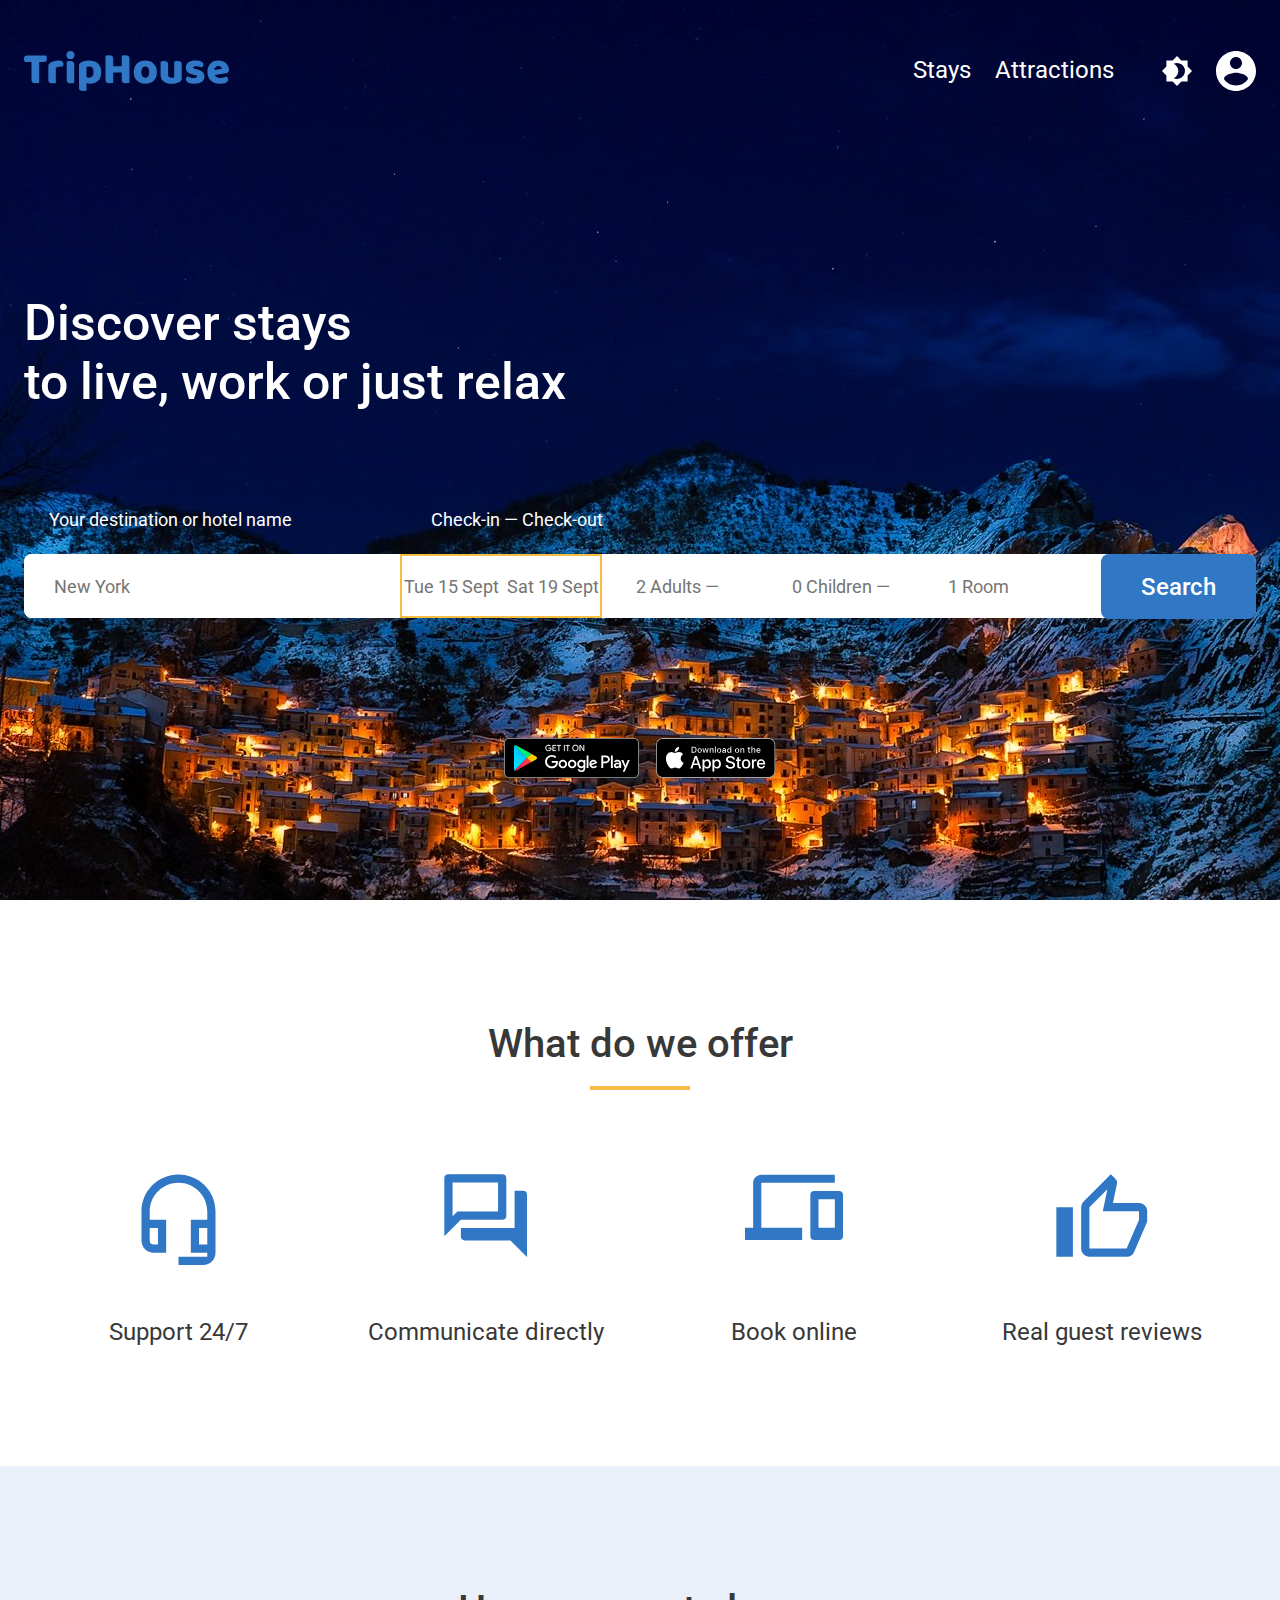
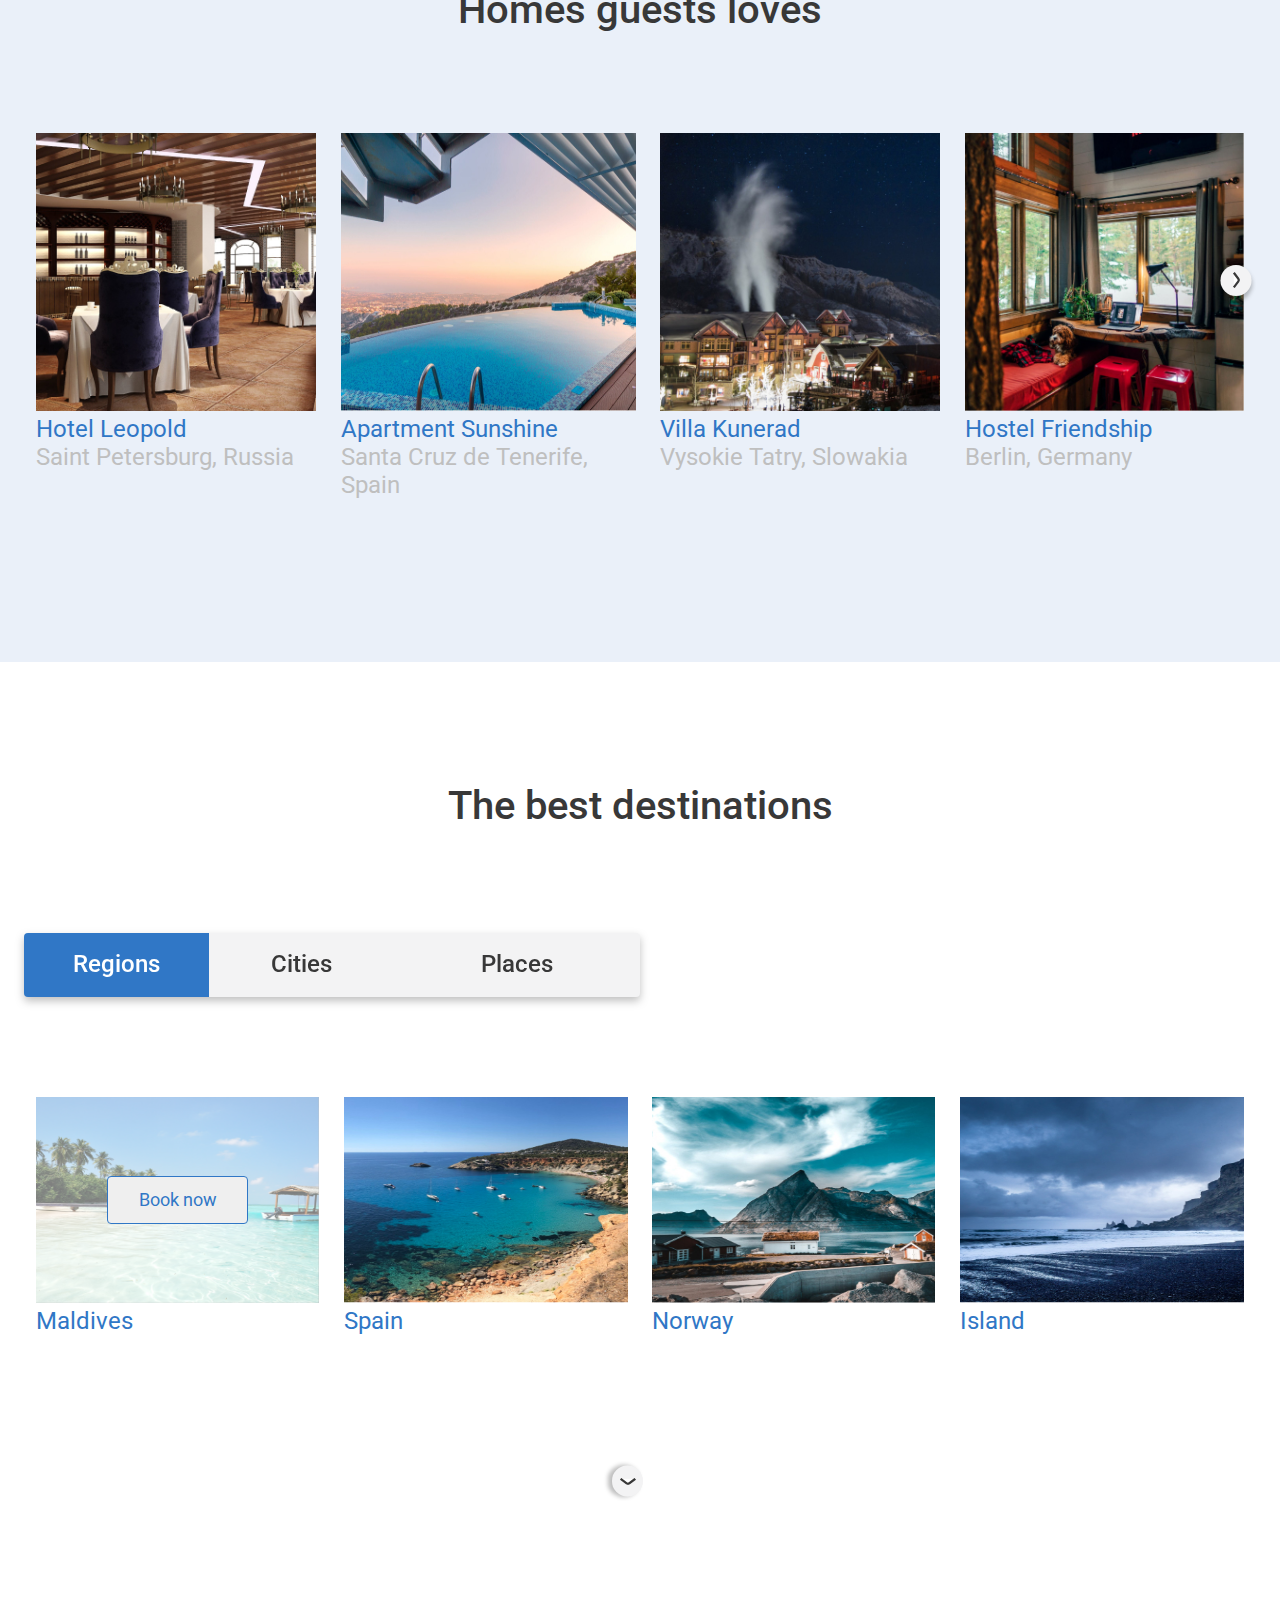
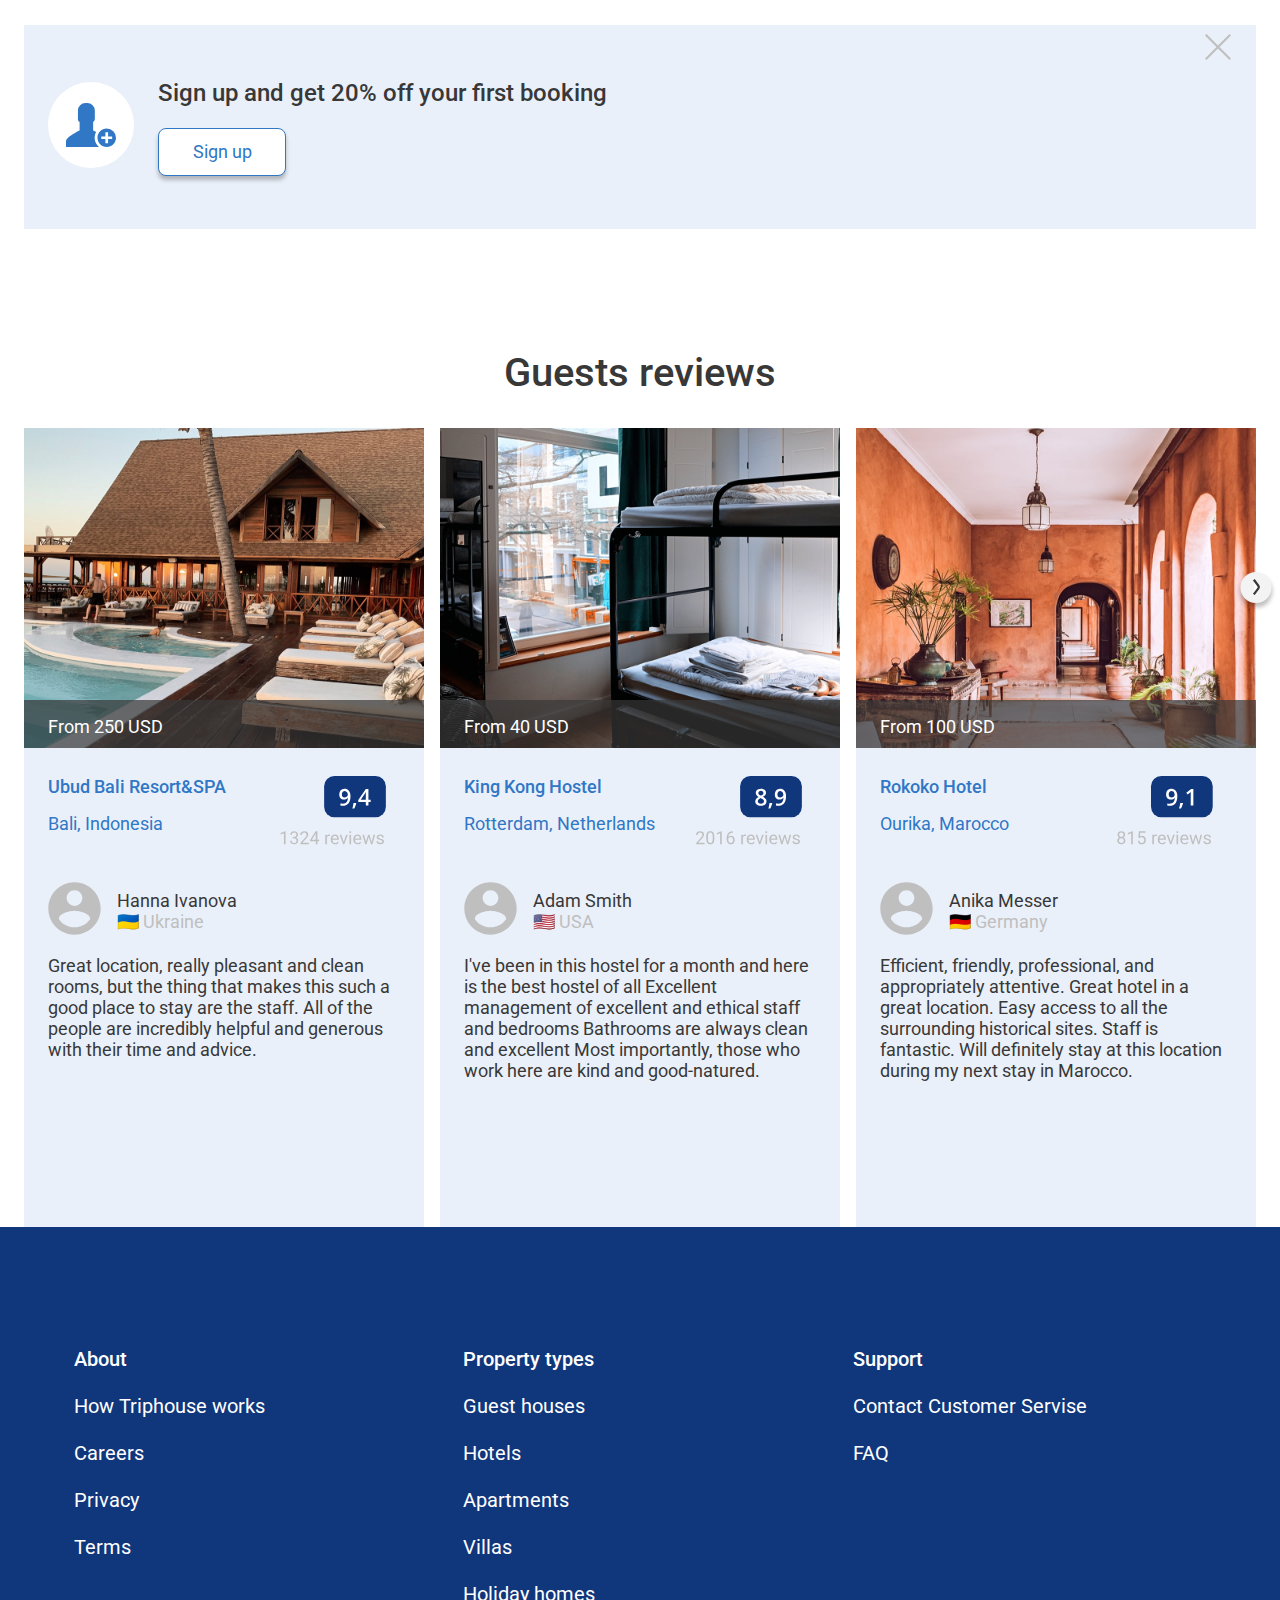
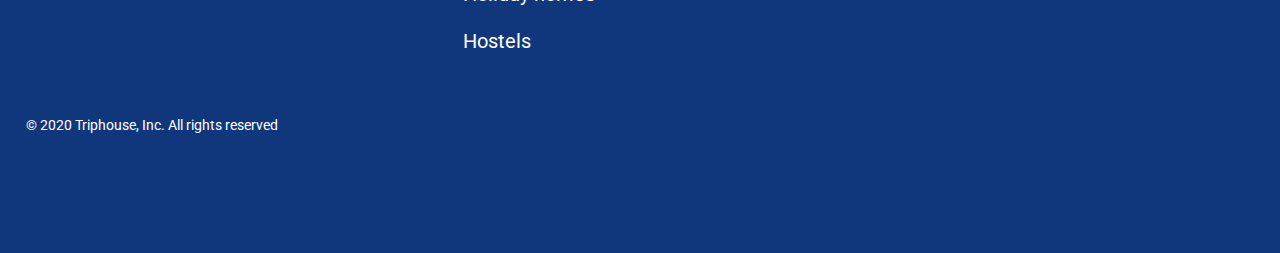
==== commit 7b7468d3: "add opacity for maldive photo" ====
--- a/index.html
+++ b/index.html
@@ -328,8 +328,8 @@
 <div class="places target__block">Places</div>
         </div>
         <div class="best-destitations__photo photo-block">
-          <div class="maldives block">
-            <img class="photo " src="./img/maldives.png" alt="Maldives">
+          <div class=" block maldives">
+            <img class="photo maldive" src="./img/maldives.png" alt="Maldives">
               <p class="name"> Maldives</p>
                 <button class="btn__book-now"> Book now</button>
           </div>
--- a/style.css
+++ b/style.css
@@ -364,6 +364,12 @@
 
 .maldives {
   position: relative;
+}
+
+.maldive {
+  background: rgba(56, 56, 56, 0.4);
+  box-shadow: inset 0px 4px 70px rgba(56, 56, 56, 0.5);
+  opacity: 0.5;
 }
 
 .btn__book-now {
@@ -1259,6 +1265,9 @@
     margin-right: 8px;
   }
 
+  .maldive {
+    opacity: 1;
+  }
   .btn__book-now {
     display: none;
   }
